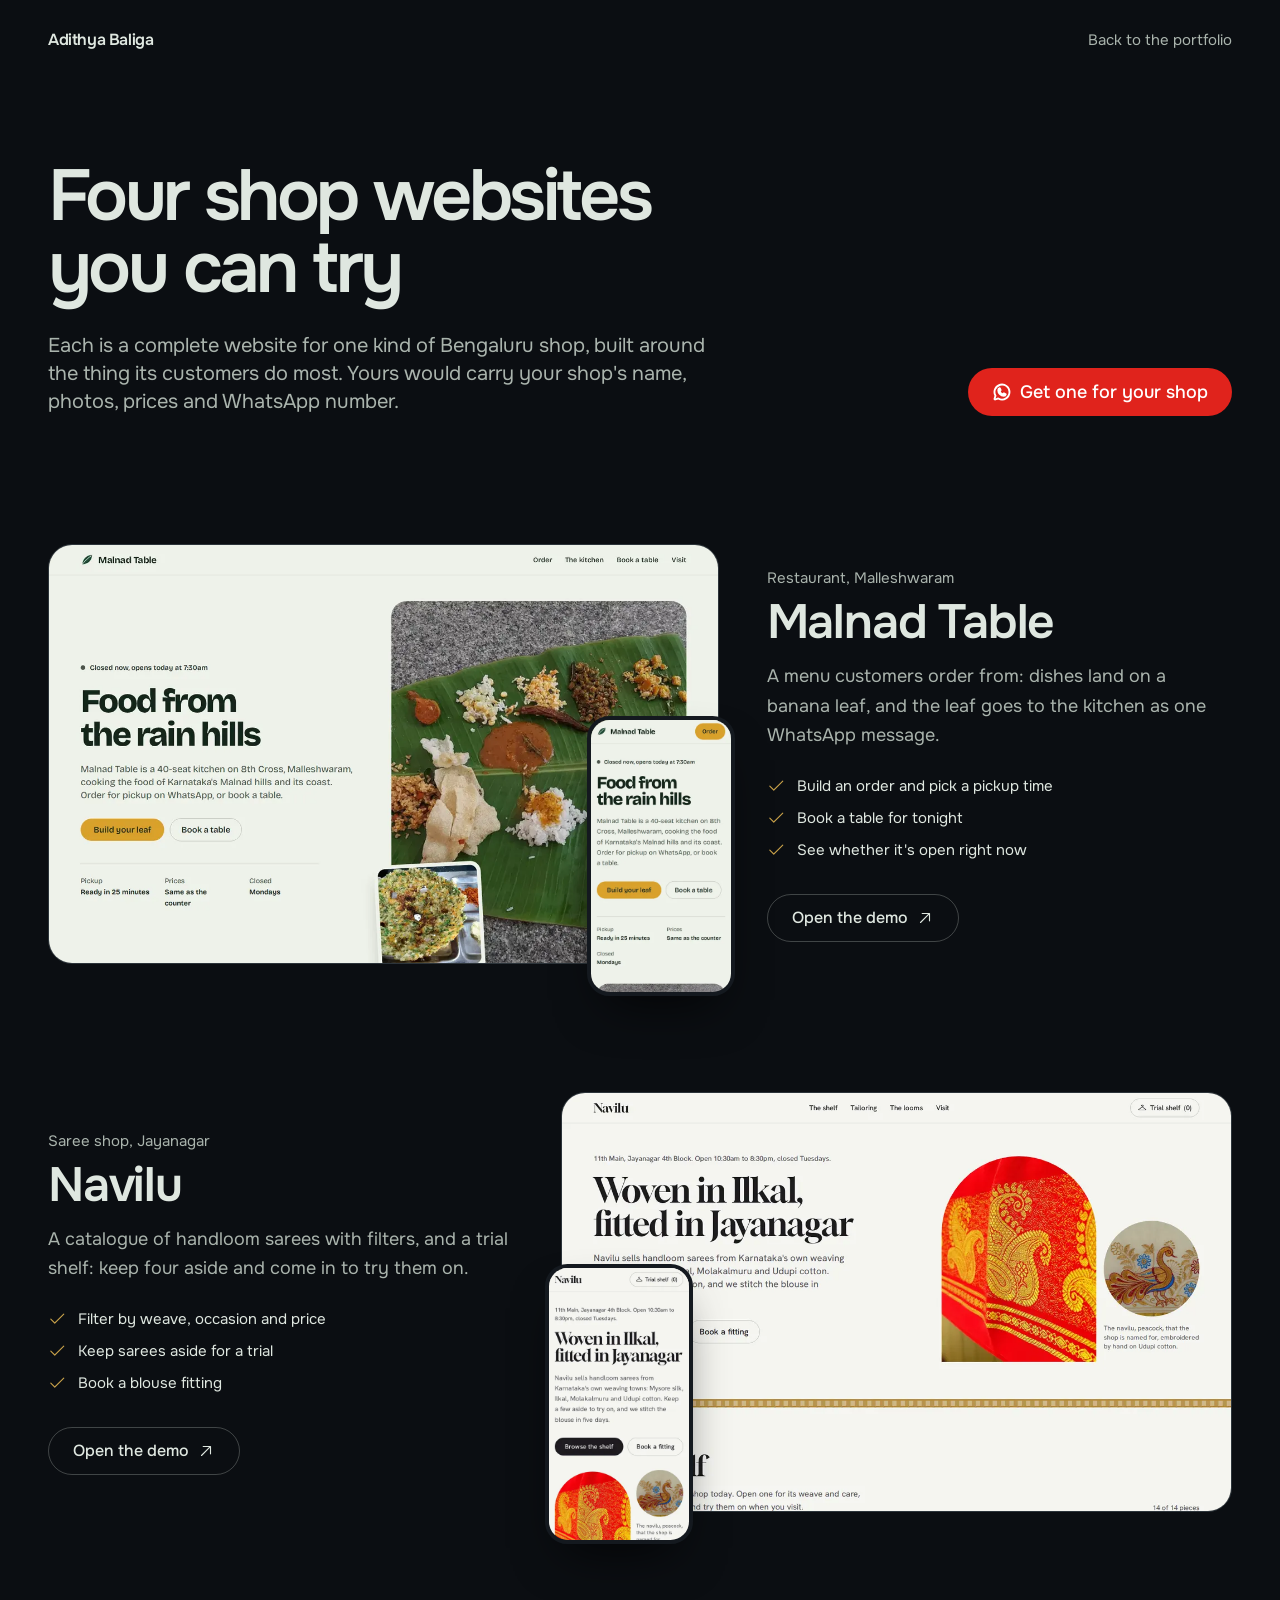
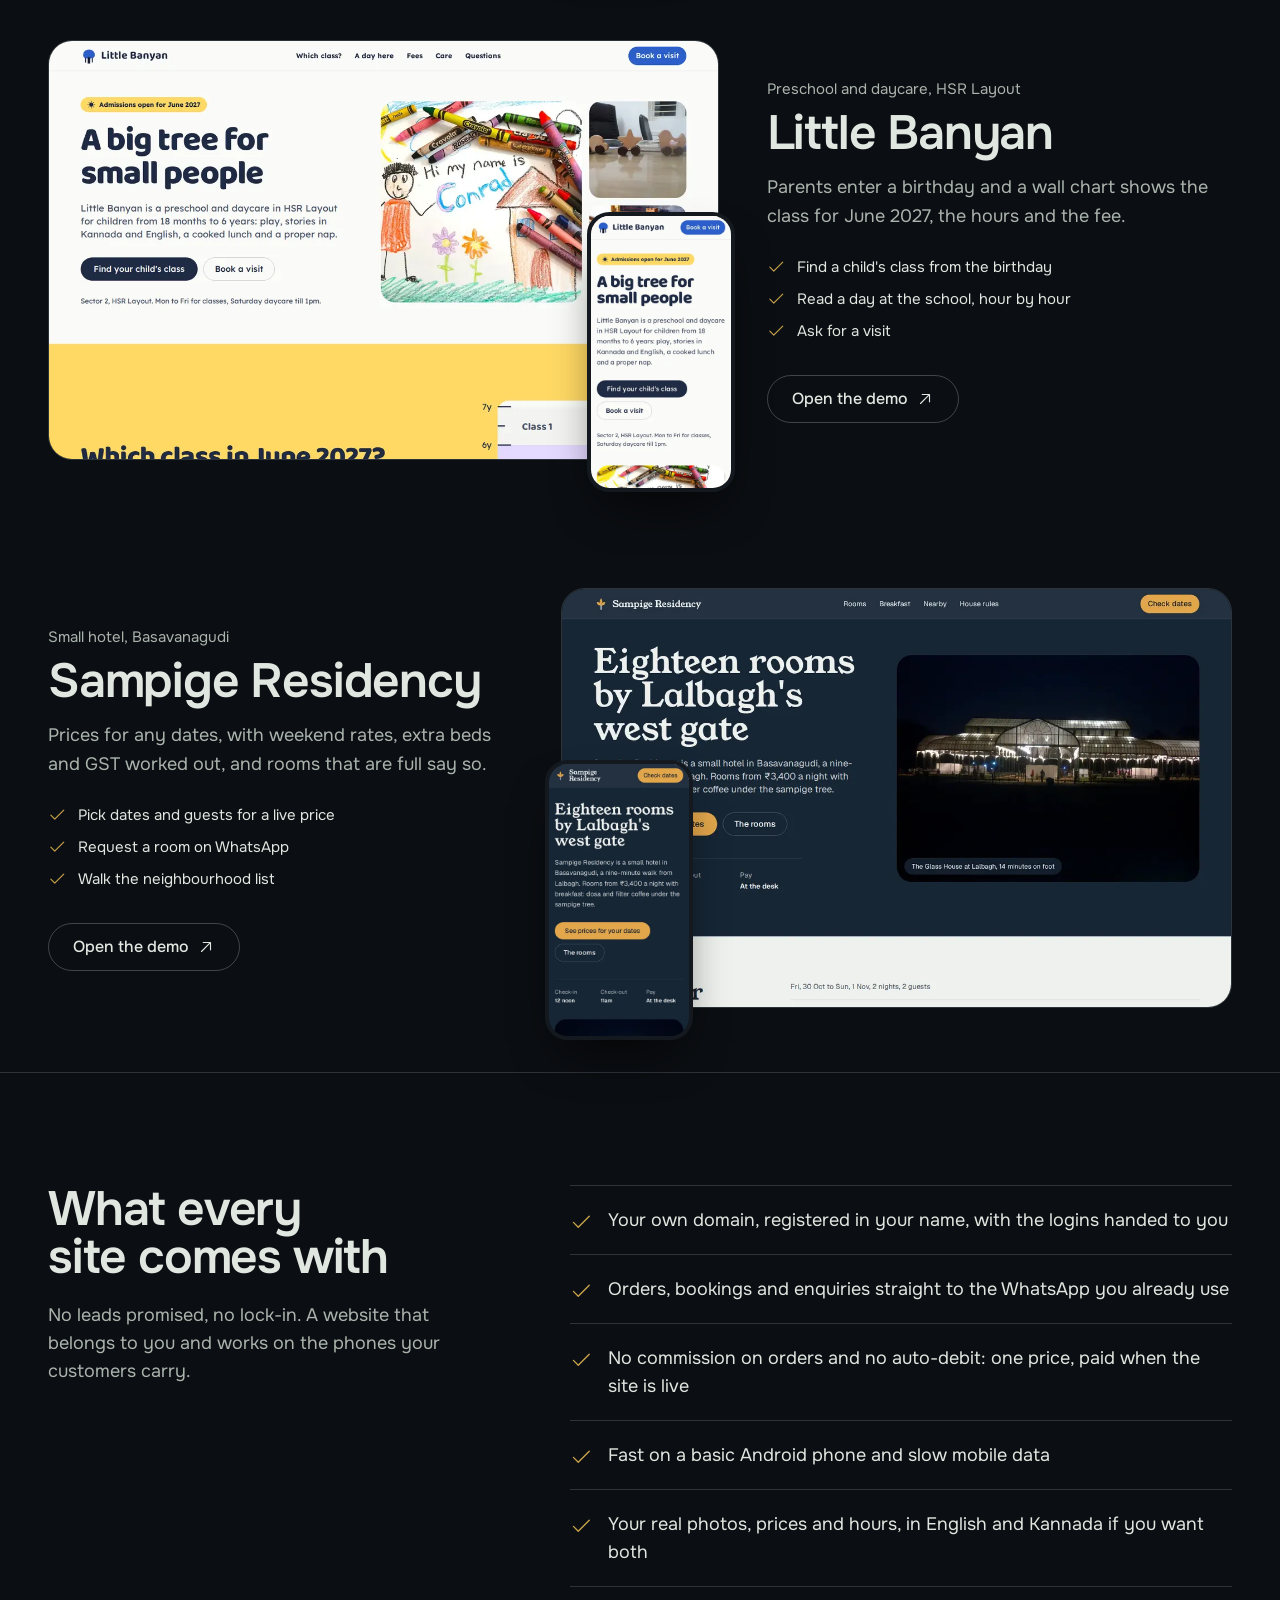
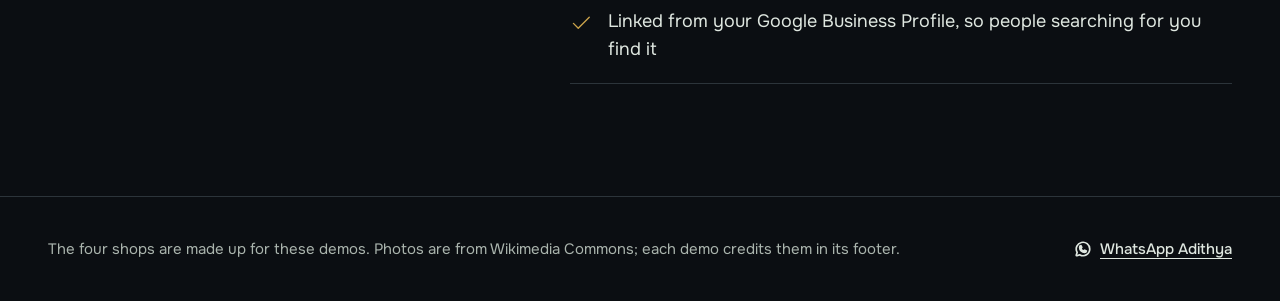
==== demos/index.html @ 4bdc5a45 "Four full demo shop websites under /demos/ A restaurant, a saree shop, a preschool and a hotel, each" ====
<!doctype html>
<html lang="en">
  <head>
    <meta charset="UTF-8" />
    <meta name="viewport" content="width=device-width, initial-scale=1.0" />
    <title>Demo shop websites, by Adithya Baliga</title>
    <meta name="description" content="Four complete demo websites for Bengaluru shops: a restaurant, a saree shop, a preschool and a hotel. Try them like a customer would." />
    <meta name="theme-color" content="#0b0e12" />
    <link rel="icon" href="data:image/svg+xml,%3Csvg xmlns='http://www.w3.org/2000/svg' viewBox='0 0 32 32'%3E%3Crect width='32' height='32' rx='8' fill='%230b0e12'/%3E%3Ccircle cx='16' cy='17' r='7' fill='%23e0231c'/%3E%3C/svg%3E" />
    <script type="module" crossorigin src="/demos/assets/hub-B7KVDp-b.js"></script>
    <link rel="modulepreload" crossorigin href="/demos/assets/ui-C9eF-kZR.js">
    <link rel="stylesheet" crossorigin href="/demos/assets/ui-CFwmuLUz.css">
    <link rel="stylesheet" crossorigin href="/demos/assets/hub-D93KOEGs.css">
  </head>
  <body>
    <div id="root"></div>
  </body>
</html>
---- demos/assets/ui-CFwmuLUz.css ----
*,:before,:after{--tw-border-spacing-x: 0;--tw-border-spacing-y: 0;--tw-translate-x: 0;--tw-translate-y: 0;--tw-rotate: 0;--tw-skew-x: 0;--tw-skew-y: 0;--tw-scale-x: 1;--tw-scale-y: 1;--tw-pan-x: ;--tw-pan-y: ;--tw-pinch-zoom: ;--tw-scroll-snap-strictness: proximity;--tw-gradient-from-position: ;--tw-gradient-via-position: ;--tw-gradient-to-position: ;--tw-ordinal: ;--tw-slashed-zero: ;--tw-numeric-figure: ;--tw-numeric-spacing: ;--tw-numeric-fraction: ;--tw-ring-inset: ;--tw-ring-offset-width: 0px;--tw-ring-offset-color: #fff;--tw-ring-color: rgb(59 130 246 / .5);--tw-ring-offset-shadow: 0 0 #0000;--tw-ring-shadow: 0 0 #0000;--tw-shadow: 0 0 #0000;--tw-shadow-colored: 0 0 #0000;--tw-blur: ;--tw-brightness: ;--tw-contrast: ;--tw-grayscale: ;--tw-hue-rotate: ;--tw-invert: ;--tw-saturate: ;--tw-sepia: ;--tw-drop-shadow: ;--tw-backdrop-blur: ;--tw-backdrop-brightness: ;--tw-backdrop-contrast: ;--tw-backdrop-grayscale: ;--tw-backdrop-hue-rotate: ;--tw-backdrop-invert: ;--tw-backdrop-opacity: ;--tw-backdrop-saturate: ;--tw-backdrop-sepia: ;--tw-contain-size: ;--tw-contain-layout: ;--tw-contain-paint: ;--tw-contain-style: }::backdrop{--tw-border-spacing-x: 0;--tw-border-spacing-y: 0;--tw-translate-x: 0;--tw-translate-y: 0;--tw-rotate: 0;--tw-skew-x: 0;--tw-skew-y: 0;--tw-scale-x: 1;--tw-scale-y: 1;--tw-pan-x: ;--tw-pan-y: ;--tw-pinch-zoom: ;--tw-scroll-snap-strictness: proximity;--tw-gradient-from-position: ;--tw-gradient-via-position: ;--tw-gradient-to-position: ;--tw-ordinal: ;--tw-slashed-zero: ;--tw-numeric-figure: ;--tw-numeric-spacing: ;--tw-numeric-fraction: ;--tw-ring-inset: ;--tw-ring-offset-width: 0px;--tw-ring-offset-color: #fff;--tw-ring-color: rgb(59 130 246 / .5);--tw-ring-offset-shadow: 0 0 #0000;--tw-ring-shadow: 0 0 #0000;--tw-shadow: 0 0 #0000;--tw-shadow-colored: 0 0 #0000;--tw-blur: ;--tw-brightness: ;--tw-contrast: ;--tw-grayscale: ;--tw-hue-rotate: ;--tw-invert: ;--tw-saturate: ;--tw-sepia: ;--tw-drop-shadow: ;--tw-backdrop-blur: ;--tw-backdrop-brightness: ;--tw-backdrop-contrast: ;--tw-backdrop-grayscale: ;--tw-backdrop-hue-rotate: ;--tw-backdrop-invert: ;--tw-backdrop-opacity: ;--tw-backdrop-saturate: ;--tw-backdrop-sepia: ;--tw-contain-size: ;--tw-contain-layout: ;--tw-contain-paint: ;--tw-contain-style: }*,:before,:after{box-sizing:border-box;border-width:0;border-style:solid;border-color:#e5e7eb}:before,:after{--tw-content: ""}html,:host{line-height:1.5;-webkit-text-size-adjust:100%;-moz-tab-size:4;-o-tab-size:4;tab-size:4;font-family:ui-sans-serif,system-ui,sans-serif,"Apple Color Emoji","Segoe UI Emoji",Segoe UI Symbol,"Noto Color Emoji";font-feature-settings:normal;font-variation-settings:normal;-webkit-tap-highlight-color:transparent}body{margin:0;line-height:inherit}hr{height:0;color:inherit;border-top-width:1px}abbr:where([title]){-webkit-text-decoration:underline dotted;text-decoration:underline dotted}h1,h2,h3,h4,h5,h6{font-size:inherit;font-weight:inherit}a{color:inherit;text-decoration:inherit}b,strong{font-weight:bolder}code,kbd,samp,pre{font-family:ui-monospace,SFMono-Regular,Menlo,Monaco,Consolas,Liberation Mono,Courier New,monospace;font-feature-settings:normal;font-variation-settings:normal;font-size:1em}small{font-size:80%}sub,sup{font-size:75%;line-height:0;position:relative;vertical-align:baseline}sub{bottom:-.25em}sup{top:-.5em}table{text-indent:0;border-color:inherit;border-collapse:collapse}button,input,optgroup,select,textarea{font-family:inherit;font-feature-settings:inherit;font-variation-settings:inherit;font-size:100%;font-weight:inherit;line-height:inherit;letter-spacing:inherit;color:inherit;margin:0;padding:0}button,select{text-transform:none}button,input:where([type=button]),input:where([type=reset]),input:where([type=submit]){-webkit-appearance:button;background-color:transparent;background-image:none}:-moz-focusring{outline:auto}:-moz-ui-invalid{box-shadow:none}progress{vertical-align:baseline}::-webkit-inner-spin-button,::-webkit-outer-spin-button{height:auto}[type=search]{-webkit-appearance:textfield;outline-offset:-2px}::-webkit-search-decoration{-webkit-appearance:none}::-webkit-file-upload-button{-webkit-appearance:button;font:inherit}summary{display:list-item}blockquote,dl,dd,h1,h2,h3,h4,h5,h6,hr,figure,p,pre{margin:0}fieldset{margin:0;padding:0}legend{padding:0}ol,ul,menu{list-style:none;margin:0;padding:0}dialog{padding:0}textarea{resize:vertical}input::-moz-placeholder,textarea::-moz-placeholder{opacity:1;color:#9ca3af}input::placeholder,textarea::placeholder{opacity:1;color:#9ca3af}button,[role=button]{cursor:pointer}:disabled{cursor:default}img,svg,video,canvas,audio,iframe,embed,object{display:block;vertical-align:middle}img,video{max-width:100%;height:auto}[hidden]:where(:not([hidden=until-found])){display:none}html{-webkit-text-size-adjust:100%;scroll-behavior:smooth;scroll-padding-top:5rem}body{background:rgb(var(--ground));color:rgb(var(--ink));font-family:var(--font-body);font-size:1rem;line-height:1.6;-webkit-font-smoothing:antialiased;text-rendering:optimizeLegibility}h1,h2,h3{font-family:var(--font-display);text-wrap:balance}p{text-wrap:pretty}img{max-width:100%;height:auto}:focus-visible{outline:2px solid rgb(var(--focus, var(--ink)));outline-offset:3px;border-radius:4px}::-moz-selection{background:rgb(var(--accent) / .3)}::selection{background:rgb(var(--accent) / .3)}dialog::backdrop{background:rgb(var(--ink) / .55);-webkit-backdrop-filter:blur(3px);backdrop-filter:blur(3px)}@media (prefers-reduced-motion: reduce){html{scroll-behavior:auto}*,*:before,*:after{animation-duration:.01ms!important;animation-iteration-count:1!important;transition-duration:.01ms!important}}.grid{grid-template-columns:minmax(0,1fr)}.page{margin-left:auto;margin-right:auto;width:100%;max-width:1400px;padding-left:1rem;padding-right:1rem}@media (min-width: 768px){.page{padding-left:2rem;padding-right:2rem}}@media (min-width: 1024px){.page{padding-left:3rem;padding-right:3rem}}.btn{display:inline-flex;min-height:44px;align-items:center;justify-content:center;gap:.5rem;border-radius:9999px;padding:.625rem 1.25rem;font-weight:500;transition-property:transform,background-color,color,box-shadow;transition-timing-function:cubic-bezier(.4,0,.2,1);transition-duration:.3s}.btn:active{--tw-translate-y: 1px;--tw-scale-x: .98;--tw-scale-y: .98;transform:translate(var(--tw-translate-x),var(--tw-translate-y)) rotate(var(--tw-rotate)) skew(var(--tw-skew-x)) skewY(var(--tw-skew-y)) scaleX(var(--tw-scale-x)) scaleY(var(--tw-scale-y))}.btn:disabled{cursor:not-allowed;opacity:.5}.btn{transition-timing-function:cubic-bezier(.16,1,.3,1)}.btn-accent{display:inline-flex;min-height:44px;align-items:center;justify-content:center;gap:.5rem;border-radius:9999px;padding:.625rem 1.25rem;font-weight:500;transition-property:transform,background-color,color,box-shadow;transition-timing-function:cubic-bezier(.4,0,.2,1);transition-duration:.3s}.btn-accent:active{--tw-translate-y: 1px;--tw-scale-x: .98;--tw-scale-y: .98;transform:translate(var(--tw-translate-x),var(--tw-translate-y)) rotate(var(--tw-rotate)) skew(var(--tw-skew-x)) skewY(var(--tw-skew-y)) scaleX(var(--tw-scale-x)) scaleY(var(--tw-scale-y))}.btn-accent:disabled{cursor:not-allowed;opacity:.5}.btn-accent{transition-timing-function:cubic-bezier(.16,1,.3,1);--tw-bg-opacity: 1;background-color:rgb(var(--accent) / var(--tw-bg-opacity, 1));--tw-text-opacity: 1;color:rgb(var(--on-accent) / var(--tw-text-opacity, 1))}.btn-accent:hover{--tw-brightness: brightness(1.06);filter:var(--tw-blur) var(--tw-brightness) var(--tw-contrast) var(--tw-grayscale) var(--tw-hue-rotate) var(--tw-invert) var(--tw-saturate) var(--tw-sepia) var(--tw-drop-shadow)}.btn-ink{display:inline-flex;min-height:44px;align-items:center;justify-content:center;gap:.5rem;border-radius:9999px;padding:.625rem 1.25rem;font-weight:500;transition-property:transform,background-color,color,box-shadow;transition-timing-function:cubic-bezier(.4,0,.2,1);transition-duration:.3s}.btn-ink:active{--tw-translate-y: 1px;--tw-scale-x: .98;--tw-scale-y: .98;transform:translate(var(--tw-translate-x),var(--tw-translate-y)) rotate(var(--tw-rotate)) skew(var(--tw-skew-x)) skewY(var(--tw-skew-y)) scaleX(var(--tw-scale-x)) scaleY(var(--tw-scale-y))}.btn-ink:disabled{cursor:not-allowed;opacity:.5}.btn-ink{transition-timing-function:cubic-bezier(.16,1,.3,1);--tw-bg-opacity: 1;background-color:rgb(var(--ink) / var(--tw-bg-opacity, 1));--tw-text-opacity: 1;color:rgb(var(--ground) / var(--tw-text-opacity, 1))}.btn-ink:hover{background-color:rgb(var(--ink) / .9)}.btn-line{display:inline-flex;min-height:44px;align-items:center;justify-content:center;gap:.5rem;border-radius:9999px;padding:.625rem 1.25rem;font-weight:500;transition-property:transform,background-color,color,box-shadow;transition-timing-function:cubic-bezier(.4,0,.2,1);transition-duration:.3s}.btn-line:active{--tw-translate-y: 1px;--tw-scale-x: .98;--tw-scale-y: .98;transform:translate(var(--tw-translate-x),var(--tw-translate-y)) rotate(var(--tw-rotate)) skew(var(--tw-skew-x)) skewY(var(--tw-skew-y)) scaleX(var(--tw-scale-x)) scaleY(var(--tw-scale-y))}.btn-line:disabled{cursor:not-allowed;opacity:.5}.btn-line{transition-timing-function:cubic-bezier(.16,1,.3,1);border-width:1px;border-color:rgb(var(--ink) / .25);--tw-text-opacity: 1;color:rgb(var(--ink) / var(--tw-text-opacity, 1))}.btn-line:hover{border-color:rgb(var(--ink) / .6);background-color:rgb(var(--ink) / .04)}.input{min-height:44px;width:100%;border-radius:.75rem;border-width:1px;--tw-border-opacity: 1;border-color:rgb(var(--line) / var(--tw-border-opacity, 1));--tw-bg-opacity: 1;background-color:rgb(var(--ground) / var(--tw-bg-opacity, 1));padding:.625rem .875rem;font-size:1rem;line-height:1.5rem;--tw-text-opacity: 1;color:rgb(var(--ink) / var(--tw-text-opacity, 1));transition-property:color,background-color,border-color,text-decoration-color,fill,stroke;transition-timing-function:cubic-bezier(.4,0,.2,1);transition-duration:.15s}.input::-moz-placeholder{color:rgb(var(--soft) / .8)}.input::placeholder{color:rgb(var(--soft) / .8)}.input:focus{border-color:rgb(var(--ink) / .5);outline:2px solid transparent;outline-offset:2px}.input:focus-visible{outline-width:2px}.input[aria-invalid=true]{--tw-border-opacity: 1;border-color:rgb(var(--bad) / var(--tw-border-opacity, 1))}.skeleton{position:relative;overflow:hidden;border-radius:.75rem;background-color:rgb(var(--ink) / .07)}.skeleton:after{content:"";position:absolute;top:0;right:0;bottom:0;left:0;transform:translate(-100%);background:linear-gradient(90deg,transparent,rgb(var(--ground) / .55),transparent);animation:shimmer 1.4s infinite}@keyframes shimmer{to{transform:translate(100%)}}.pulse-dot{position:relative}.pulse-dot:after{content:"";position:absolute;top:-4px;right:-4px;bottom:-4px;left:-4px;border-radius:9999px;background:currentColor;opacity:.35;animation:pulse-ring 2.2s cubic-bezier(.16,1,.3,1) infinite}@keyframes pulse-ring{0%{transform:scale(.6);opacity:.45}to{transform:scale(1.8);opacity:0}}.sr-only{position:absolute;width:1px;height:1px;padding:0;margin:-1px;overflow:hidden;clip:rect(0,0,0,0);white-space:nowrap;border-width:0}.pointer-events-none{pointer-events:none}.pointer-events-auto{pointer-events:auto}.fixed{position:fixed}.absolute{position:absolute}.relative{position:relative}.sticky{position:sticky}.inset-0{top:0;right:0;bottom:0;left:0}.inset-x-0{left:0;right:0}.-bottom-8{bottom:-2rem}.-left-4{left:-1rem}.-left-\[2\.6rem\]{left:-2.6rem}.-right-4{right:-1rem}.bottom-0{bottom:0}.bottom-4{bottom:1rem}.left-1{left:.25rem}.left-3\.5{left:.875rem}.left-4{left:1rem}.left-6{left:1.5rem}.right-4{right:1rem}.top-0{top:0}.top-1{top:.25rem}.top-1\/2{top:50%}.top-4{top:1rem}.z-20{z-index:20}.z-30{z-index:30}.z-40{z-index:40}.col-span-2{grid-column:span 2 / span 2}.col-span-3{grid-column:span 3 / span 3}.col-span-6{grid-column:span 6 / span 6}.row-span-2{grid-row:span 2 / span 2}.m-auto{margin:auto}.-mx-1{margin-left:-.25rem;margin-right:-.25rem}.-mx-4{margin-left:-1rem;margin-right:-1rem}.mx-auto{margin-left:auto;margin-right:auto}.-mr-2{margin-right:-.5rem}.-mt-1{margin-top:-.25rem}.ml-2{margin-left:.5rem}.ml-auto{margin-left:auto}.mt-0\.5{margin-top:.125rem}.mt-1{margin-top:.25rem}.mt-1\.5{margin-top:.375rem}.mt-10{margin-top:2.5rem}.mt-12{margin-top:3rem}.mt-14{margin-top:3.5rem}.mt-16{margin-top:4rem}.mt-2{margin-top:.5rem}.mt-3{margin-top:.75rem}.mt-4{margin-top:1rem}.mt-5{margin-top:1.25rem}.mt-6{margin-top:1.5rem}.mt-7{margin-top:1.75rem}.mt-8{margin-top:2rem}.mt-9{margin-top:2.25rem}.block{display:block}.flex{display:flex}.inline-flex{display:inline-flex}.table{display:table}.grid{display:grid}.hidden{display:none}.aspect-\[16\/10\]{aspect-ratio:16/10}.aspect-\[16\/9\]{aspect-ratio:16/9}.aspect-\[3\/2\]{aspect-ratio:3/2}.aspect-\[3\/4\]{aspect-ratio:3/4}.aspect-\[4\/3\]{aspect-ratio:4/3}.aspect-\[4\/5\]{aspect-ratio:4/5}.aspect-\[5\/4\]{aspect-ratio:5/4}.aspect-square{aspect-ratio:1 / 1}.h-10{height:2.5rem}.h-11{height:2.75rem}.h-12{height:3rem}.h-14{height:3.5rem}.h-16{height:4rem}.h-2\.5{height:.625rem}.h-20{height:5rem}.h-4{height:1rem}.h-5{height:1.25rem}.h-7{height:1.75rem}.h-8{height:2rem}.h-9{height:2.25rem}.h-full{height:100%}.max-h-\[calc\(100dvh-2rem\)\]{max-height:calc(100dvh - 2rem)}.min-h-0{min-height:0px}.min-h-\[100dvh\]{min-height:100dvh}.min-h-\[300px\]{min-height:300px}.min-h-\[40px\]{min-height:40px}.min-h-\[56px\]{min-height:56px}.min-h-\[64px\]{min-height:64px}.min-h-\[9rem\]{min-height:9rem}.w-1\/2{width:50%}.w-1\/3{width:33.333333%}.w-10{width:2.5rem}.w-11{width:2.75rem}.w-12{width:3rem}.w-14{width:3.5rem}.w-16{width:4rem}.w-2\.5{width:.625rem}.w-2\/5{width:40%}.w-20{width:5rem}.w-24{width:6rem}.w-28{width:7rem}.w-3\/4{width:75%}.w-4{width:1rem}.w-4\/5{width:80%}.w-5{width:1.25rem}.w-6{width:1.5rem}.w-7{width:1.75rem}.w-8{width:2rem}.w-9{width:2.25rem}.w-\[22\%\]{width:22%}.w-\[42\%\]{width:42%}.w-\[min\(34rem\,calc\(100vw-2rem\)\)\]{width:min(34rem,calc(100vw - 2rem))}.w-\[min\(60rem\,calc\(100vw-2rem\)\)\]{width:min(60rem,calc(100vw - 2rem))}.w-full{width:100%}.min-w-0{min-width:0px}.min-w-\[640px\]{min-width:640px}.max-w-\[14ch\]{max-width:14ch}.max-w-\[16ch\]{max-width:16ch}.max-w-\[18ch\]{max-width:18ch}.max-w-\[22ch\]{max-width:22ch}.max-w-\[230px\]{max-width:230px}.max-w-\[40ch\]{max-width:40ch}.max-w-\[420px\]{max-width:420px}.max-w-\[42ch\]{max-width:42ch}.max-w-\[44ch\]{max-width:44ch}.max-w-\[46ch\]{max-width:46ch}.max-w-\[48ch\]{max-width:48ch}.max-w-\[50ch\]{max-width:50ch}.max-w-\[52ch\]{max-width:52ch}.max-w-\[54ch\]{max-width:54ch}.max-w-\[56ch\]{max-width:56ch}.max-w-\[58ch\]{max-width:58ch}.max-w-\[60ch\]{max-width:60ch}.max-w-\[62ch\]{max-width:62ch}.max-w-\[64ch\]{max-width:64ch}.max-w-\[92\%\]{max-width:92%}.max-w-lg{max-width:32rem}.max-w-md{max-width:28rem}.max-w-sm{max-width:24rem}.flex-1{flex:1 1 0%}.shrink-0{flex-shrink:0}.origin-center{transform-origin:center}.-translate-y-1\/2{--tw-translate-y: -50%;transform:translate(var(--tw-translate-x),var(--tw-translate-y)) rotate(var(--tw-rotate)) skew(var(--tw-skew-x)) skewY(var(--tw-skew-y)) scaleX(var(--tw-scale-x)) scaleY(var(--tw-scale-y))}.rotate-\[-3deg\]{--tw-rotate: -3deg;transform:translate(var(--tw-translate-x),var(--tw-translate-y)) rotate(var(--tw-rotate)) skew(var(--tw-skew-x)) skewY(var(--tw-skew-y)) scaleX(var(--tw-scale-x)) scaleY(var(--tw-scale-y))}.rotate-\[1\.5deg\]{--tw-rotate: 1.5deg;transform:translate(var(--tw-translate-x),var(--tw-translate-y)) rotate(var(--tw-rotate)) skew(var(--tw-skew-x)) skewY(var(--tw-skew-y)) scaleX(var(--tw-scale-x)) scaleY(var(--tw-scale-y))}.transform{transform:translate(var(--tw-translate-x),var(--tw-translate-y)) rotate(var(--tw-rotate)) skew(var(--tw-skew-x)) skewY(var(--tw-skew-y)) scaleX(var(--tw-scale-x)) scaleY(var(--tw-scale-y))}@keyframes ping{75%,to{transform:scale(2);opacity:0}}.animate-ping{animation:ping 1s cubic-bezier(0,0,.2,1) infinite}.cursor-pointer{cursor:pointer}.resize-y{resize:vertical}.list-none{list-style-type:none}.grid-flow-dense{grid-auto-flow:dense}.grid-cols-2{grid-template-columns:repeat(2,minmax(0,1fr))}.grid-cols-3{grid-template-columns:repeat(3,minmax(0,1fr))}.grid-cols-6{grid-template-columns:repeat(6,minmax(0,1fr))}.grid-cols-7{grid-template-columns:repeat(7,minmax(0,1fr))}.grid-cols-\[1fr_0\.62fr\]{grid-template-columns:1fr .62fr}.grid-cols-\[1fr_auto\]{grid-template-columns:1fr auto}.grid-cols-\[7rem_1fr\]{grid-template-columns:7rem 1fr}.grid-cols-\[80px_minmax\(0\,1fr\)\]{grid-template-columns:80px minmax(0,1fr)}.grid-cols-\[8rem_1fr\]{grid-template-columns:8rem 1fr}.grid-cols-\[96px_1fr_auto\]{grid-template-columns:96px 1fr auto}.grid-cols-\[auto_1fr\]{grid-template-columns:auto 1fr}.grid-rows-\[auto_auto\]{grid-template-rows:auto auto}.flex-col{flex-direction:column}.flex-wrap{flex-wrap:wrap}.place-items-center{place-items:center}.items-start{align-items:flex-start}.items-end{align-items:flex-end}.items-center{align-items:center}.items-baseline{align-items:baseline}.justify-center{justify-content:center}.justify-between{justify-content:space-between}.gap-0{gap:0px}.gap-0\.5{gap:.125rem}.gap-1{gap:.25rem}.gap-1\.5{gap:.375rem}.gap-10{gap:2.5rem}.gap-12{gap:3rem}.gap-2{gap:.5rem}.gap-2\.5{gap:.625rem}.gap-3{gap:.75rem}.gap-4{gap:1rem}.gap-5{gap:1.25rem}.gap-6{gap:1.5rem}.gap-7{gap:1.75rem}.gap-8{gap:2rem}.gap-x-10{-moz-column-gap:2.5rem;column-gap:2.5rem}.gap-x-16{-moz-column-gap:4rem;column-gap:4rem}.gap-x-2\.5{-moz-column-gap:.625rem;column-gap:.625rem}.gap-x-4{-moz-column-gap:1rem;column-gap:1rem}.gap-x-5{-moz-column-gap:1.25rem;column-gap:1.25rem}.gap-x-6{-moz-column-gap:1.5rem;column-gap:1.5rem}.gap-x-8{-moz-column-gap:2rem;column-gap:2rem}.gap-y-1{row-gap:.25rem}.gap-y-1\.5{row-gap:.375rem}.gap-y-10{row-gap:2.5rem}.gap-y-14{row-gap:3.5rem}.gap-y-2{row-gap:.5rem}.gap-y-3{row-gap:.75rem}.gap-y-5{row-gap:1.25rem}.gap-y-8{row-gap:2rem}.space-y-1\.5>:not([hidden])~:not([hidden]){--tw-space-y-reverse: 0;margin-top:calc(.375rem * calc(1 - var(--tw-space-y-reverse)));margin-bottom:calc(.375rem * var(--tw-space-y-reverse))}.space-y-2>:not([hidden])~:not([hidden]){--tw-space-y-reverse: 0;margin-top:calc(.5rem * calc(1 - var(--tw-space-y-reverse)));margin-bottom:calc(.5rem * var(--tw-space-y-reverse))}.space-y-2\.5>:not([hidden])~:not([hidden]){--tw-space-y-reverse: 0;margin-top:calc(.625rem * calc(1 - var(--tw-space-y-reverse)));margin-bottom:calc(.625rem * var(--tw-space-y-reverse))}.space-y-24>:not([hidden])~:not([hidden]){--tw-space-y-reverse: 0;margin-top:calc(6rem * calc(1 - var(--tw-space-y-reverse)));margin-bottom:calc(6rem * var(--tw-space-y-reverse))}.space-y-3>:not([hidden])~:not([hidden]){--tw-space-y-reverse: 0;margin-top:calc(.75rem * calc(1 - var(--tw-space-y-reverse)));margin-bottom:calc(.75rem * var(--tw-space-y-reverse))}.space-y-4>:not([hidden])~:not([hidden]){--tw-space-y-reverse: 0;margin-top:calc(1rem * calc(1 - var(--tw-space-y-reverse)));margin-bottom:calc(1rem * var(--tw-space-y-reverse))}.space-y-5>:not([hidden])~:not([hidden]){--tw-space-y-reverse: 0;margin-top:calc(1.25rem * calc(1 - var(--tw-space-y-reverse)));margin-bottom:calc(1.25rem * var(--tw-space-y-reverse))}.space-y-6>:not([hidden])~:not([hidden]){--tw-space-y-reverse: 0;margin-top:calc(1.5rem * calc(1 - var(--tw-space-y-reverse)));margin-bottom:calc(1.5rem * var(--tw-space-y-reverse))}.divide-y>:not([hidden])~:not([hidden]){--tw-divide-y-reverse: 0;border-top-width:calc(1px * calc(1 - var(--tw-divide-y-reverse)));border-bottom-width:calc(1px * var(--tw-divide-y-reverse))}.divide-line>:not([hidden])~:not([hidden]){--tw-divide-opacity: 1;border-color:rgb(var(--line) / var(--tw-divide-opacity, 1))}.divide-on-field\/15>:not([hidden])~:not([hidden]){border-color:rgb(var(--on-field) / .15)}.divide-on-field\/20>:not([hidden])~:not([hidden]){border-color:rgb(var(--on-field) / .2)}.self-start{align-self:flex-start}.self-end{align-self:flex-end}.overflow-hidden{overflow:hidden}.overflow-x-auto{overflow-x:auto}.overflow-y-auto{overflow-y:auto}.whitespace-nowrap{white-space:nowrap}.whitespace-pre-wrap{white-space:pre-wrap}.break-words{overflow-wrap:break-word}.rounded-2xl{border-radius:1rem}.rounded-3xl{border-radius:1.5rem}.rounded-\[0\.5rem\]{border-radius:.5rem}.rounded-\[1\.25rem\]{border-radius:1.25rem}.rounded-\[1\.4rem\]{border-radius:1.4rem}.rounded-\[1\.5rem\]{border-radius:1.5rem}.rounded-\[1\.75rem\]{border-radius:1.75rem}.rounded-\[1rem\]{border-radius:1rem}.rounded-\[2rem\]{border-radius:2rem}.rounded-full{border-radius:9999px}.rounded-lg{border-radius:.5rem}.rounded-xl{border-radius:.75rem}.rounded-t-full{border-top-left-radius:9999px;border-top-right-radius:9999px}.rounded-tr-sm{border-top-right-radius:.125rem}.border{border-width:1px}.border-4{border-width:4px}.border-y{border-top-width:1px;border-bottom-width:1px}.border-b{border-bottom-width:1px}.border-l-\[3px\]{border-left-width:3px}.border-t{border-top-width:1px}.border-dashed{border-style:dashed}.border-accent\/40{border-color:rgb(var(--accent) / .4)}.border-bad\/40{border-color:rgb(var(--bad) / .4)}.border-field{--tw-border-opacity: 1;border-color:rgb(var(--field) / var(--tw-border-opacity, 1))}.border-ground\/10{border-color:rgb(var(--ground) / .1)}.border-ink\/20{border-color:rgb(var(--ink) / .2)}.border-ink\/25{border-color:rgb(var(--ink) / .25)}.border-ink\/30{border-color:rgb(var(--ink) / .3)}.border-line{--tw-border-opacity: 1;border-color:rgb(var(--line) / var(--tw-border-opacity, 1))}.border-line\/70{border-color:rgb(var(--line) / .7)}.border-line\/80{border-color:rgb(var(--line) / .8)}.border-on-field\/10{border-color:rgb(var(--on-field) / .1)}.border-on-field\/15{border-color:rgb(var(--on-field) / .15)}.border-on-field\/20{border-color:rgb(var(--on-field) / .2)}.border-on-field\/25{border-color:rgb(var(--on-field) / .25)}.border-on-field\/30{border-color:rgb(var(--on-field) / .3)}.bg-\[\#2f7d32\]{--tw-bg-opacity: 1;background-color:rgb(47 125 50 / var(--tw-bg-opacity, 1))}.bg-\[\#d8f5c8\]{--tw-bg-opacity: 1;background-color:rgb(216 245 200 / var(--tw-bg-opacity, 1))}.bg-\[\#e9e4da\]{--tw-bg-opacity: 1;background-color:rgb(233 228 218 / var(--tw-bg-opacity, 1))}.bg-accent{--tw-bg-opacity: 1;background-color:rgb(var(--accent) / var(--tw-bg-opacity, 1))}.bg-bad\/\[0\.06\]{background-color:rgb(var(--bad) / .06)}.bg-field{--tw-bg-opacity: 1;background-color:rgb(var(--field) / var(--tw-bg-opacity, 1))}.bg-field\/80{background-color:rgb(var(--field) / .8)}.bg-field\/95{background-color:rgb(var(--field) / .95)}.bg-ground{--tw-bg-opacity: 1;background-color:rgb(var(--ground) / var(--tw-bg-opacity, 1))}.bg-ground\/85{background-color:rgb(var(--ground) / .85)}.bg-ground\/90{background-color:rgb(var(--ground) / .9)}.bg-ground\/95{background-color:rgb(var(--ground) / .95)}.bg-ink{--tw-bg-opacity: 1;background-color:rgb(var(--ink) / var(--tw-bg-opacity, 1))}.bg-line{--tw-bg-opacity: 1;background-color:rgb(var(--line) / var(--tw-bg-opacity, 1))}.bg-soft{--tw-bg-opacity: 1;background-color:rgb(var(--soft) / var(--tw-bg-opacity, 1))}.bg-tint{--tw-bg-opacity: 1;background-color:rgb(var(--tint) / var(--tw-bg-opacity, 1))}.object-cover{-o-object-fit:cover;object-fit:cover}.object-\[50\%_20\%\]{-o-object-position:50% 20%;object-position:50% 20%}.p-0{padding:0}.p-2{padding:.5rem}.p-6{padding:1.5rem}.p-8{padding:2rem}.px-1{padding-left:.25rem;padding-right:.25rem}.px-1\.5{padding-left:.375rem;padding-right:.375rem}.px-2{padding-left:.5rem;padding-right:.5rem}.px-3\.5{padding-left:.875rem;padding-right:.875rem}.px-4{padding-left:1rem;padding-right:1rem}.px-5{padding-left:1.25rem;padding-right:1.25rem}.px-6{padding-left:1.5rem;padding-right:1.5rem}.px-7{padding-left:1.75rem;padding-right:1.75rem}.py-0\.5{padding-top:.125rem;padding-bottom:.125rem}.py-1{padding-top:.25rem;padding-bottom:.25rem}.py-1\.5{padding-top:.375rem;padding-bottom:.375rem}.py-10{padding-top:2.5rem;padding-bottom:2.5rem}.py-12{padding-top:3rem;padding-bottom:3rem}.py-14{padding-top:3.5rem;padding-bottom:3.5rem}.py-16{padding-top:4rem;padding-bottom:4rem}.py-2{padding-top:.5rem;padding-bottom:.5rem}.py-2\.5{padding-top:.625rem;padding-bottom:.625rem}.py-20{padding-top:5rem;padding-bottom:5rem}.py-3{padding-top:.75rem;padding-bottom:.75rem}.py-4{padding-top:1rem;padding-bottom:1rem}.py-5{padding-top:1.25rem;padding-bottom:1.25rem}.py-6{padding-top:1.5rem;padding-bottom:1.5rem}.py-8{padding-top:2rem;padding-bottom:2rem}.pb-1{padding-bottom:.25rem}.pb-16{padding-bottom:4rem}.pb-2{padding-bottom:.5rem}.pb-20{padding-bottom:5rem}.pb-24{padding-bottom:6rem}.pb-4{padding-bottom:1rem}.pb-5{padding-bottom:1.25rem}.pb-6{padding-bottom:1.5rem}.pb-7{padding-bottom:1.75rem}.pb-9{padding-bottom:2.25rem}.pl-10{padding-left:2.5rem}.pl-14{padding-left:3.5rem}.pl-3\.5{padding-left:.875rem}.pl-7{padding-left:1.75rem}.pl-8{padding-left:2rem}.pr-1{padding-right:.25rem}.pr-12{padding-right:3rem}.pr-8{padding-right:2rem}.pt-10{padding-top:2.5rem}.pt-2{padding-top:.5rem}.pt-5{padding-top:1.25rem}.pt-6{padding-top:1.5rem}.text-left{text-align:left}.text-center{text-align:center}.text-right{text-align:right}.font-\[inherit\]{font-family:inherit}.font-display{font-family:var(--font-display)}.text-2xl{font-size:1.5rem;line-height:2rem}.text-3xl{font-size:1.875rem;line-height:2.25rem}.text-4xl{font-size:2.25rem;line-height:2.5rem}.text-5xl{font-size:3rem;line-height:1}.text-6xl{font-size:3.75rem;line-height:1}.text-\[1\.7rem\]{font-size:1.7rem}.text-\[15px\]{font-size:15px}.text-\[17px\]{font-size:17px}.text-\[2\.6rem\]{font-size:2.6rem}.text-\[2\.9rem\]{font-size:2.9rem}.text-lg{font-size:1.125rem;line-height:1.75rem}.text-sm{font-size:.875rem;line-height:1.25rem}.text-xl{font-size:1.25rem;line-height:1.75rem}.text-xs{font-size:.75rem;line-height:1rem}.font-bold{font-weight:700}.font-extrabold{font-weight:800}.font-medium{font-weight:500}.font-normal{font-weight:400}.font-semibold{font-weight:600}.tabular-nums{--tw-numeric-spacing: tabular-nums;font-variant-numeric:var(--tw-ordinal) var(--tw-slashed-zero) var(--tw-numeric-figure) var(--tw-numeric-spacing) var(--tw-numeric-fraction)}.leading-\[0\.95\]{line-height:.95}.leading-\[0\.98\]{line-height:.98}.leading-\[1\.02\]{line-height:1.02}.leading-\[1\.05\]{line-height:1.05}.leading-none{line-height:1}.leading-relaxed{line-height:1.625}.leading-snug{line-height:1.375}.leading-tight{line-height:1.25}.tracking-tight{letter-spacing:-.025em}.tracking-tighter{letter-spacing:-.05em}.text-\[\#1c2a1e\]{--tw-text-opacity: 1;color:rgb(28 42 30 / var(--tw-text-opacity, 1))}.text-\[\#2f7d32\]{--tw-text-opacity: 1;color:rgb(47 125 50 / var(--tw-text-opacity, 1))}.text-\[\#4b5b4d\]{--tw-text-opacity: 1;color:rgb(75 91 77 / var(--tw-text-opacity, 1))}.text-\[\#8a3b12\]{--tw-text-opacity: 1;color:rgb(138 59 18 / var(--tw-text-opacity, 1))}.text-\[rgb\(var\(--focus\)\)\]{color:rgb(var(--focus))}.text-accent{--tw-text-opacity: 1;color:rgb(var(--accent) / var(--tw-text-opacity, 1))}.text-bad{--tw-text-opacity: 1;color:rgb(var(--bad) / var(--tw-text-opacity, 1))}.text-field{--tw-text-opacity: 1;color:rgb(var(--field) / var(--tw-text-opacity, 1))}.text-ground{--tw-text-opacity: 1;color:rgb(var(--ground) / var(--tw-text-opacity, 1))}.text-ground\/75{color:rgb(var(--ground) / .75)}.text-ground\/80{color:rgb(var(--ground) / .8)}.text-ground\/85{color:rgb(var(--ground) / .85)}.text-ink{--tw-text-opacity: 1;color:rgb(var(--ink) / var(--tw-text-opacity, 1))}.text-on-accent{--tw-text-opacity: 1;color:rgb(var(--on-accent) / var(--tw-text-opacity, 1))}.text-on-field{--tw-text-opacity: 1;color:rgb(var(--on-field) / var(--tw-text-opacity, 1))}.text-on-field\/70{color:rgb(var(--on-field) / .7)}.text-on-field\/75{color:rgb(var(--on-field) / .75)}.text-on-field\/80{color:rgb(var(--on-field) / .8)}.text-on-field\/85{color:rgb(var(--on-field) / .85)}.text-on-field\/90{color:rgb(var(--on-field) / .9)}.text-soft{--tw-text-opacity: 1;color:rgb(var(--soft) / var(--tw-text-opacity, 1))}.underline{text-decoration-line:underline}.decoration-ground\/40{text-decoration-color:rgb(var(--ground) / .4)}.underline-offset-2{text-underline-offset:2px}.underline-offset-4{text-underline-offset:4px}.underline-offset-8{text-underline-offset:8px}.opacity-50{opacity:.5}.opacity-80{opacity:.8}.opacity-90{opacity:.9}.shadow{--tw-shadow: 0 1px 3px 0 rgb(0 0 0 / .1), 0 1px 2px -1px rgb(0 0 0 / .1);--tw-shadow-colored: 0 1px 3px 0 var(--tw-shadow-color), 0 1px 2px -1px var(--tw-shadow-color);box-shadow:var(--tw-ring-offset-shadow, 0 0 #0000),var(--tw-ring-shadow, 0 0 #0000),var(--tw-shadow)}.shadow-\[0_18px_40px_-18px_rgb\(var\(--ink\)\/0\.5\)\]{--tw-shadow: 0 18px 40px -18px rgb(var(--ink)/.5);--tw-shadow-colored: 0 18px 40px -18px var(--tw-shadow-color);box-shadow:var(--tw-ring-offset-shadow, 0 0 #0000),var(--tw-ring-shadow, 0 0 #0000),var(--tw-shadow)}.shadow-\[0_18px_40px_-24px_rgb\(var\(--ink\)\/0\.5\)\]{--tw-shadow: 0 18px 40px -24px rgb(var(--ink)/.5);--tw-shadow-colored: 0 18px 40px -24px var(--tw-shadow-color);box-shadow:var(--tw-ring-offset-shadow, 0 0 #0000),var(--tw-ring-shadow, 0 0 #0000),var(--tw-shadow)}.shadow-\[0_20px_50px_-30px_rgb\(var\(--ink\)\/0\.45\)\]{--tw-shadow: 0 20px 50px -30px rgb(var(--ink)/.45);--tw-shadow-colored: 0 20px 50px -30px var(--tw-shadow-color);box-shadow:var(--tw-ring-offset-shadow, 0 0 #0000),var(--tw-ring-shadow, 0 0 #0000),var(--tw-shadow)}.shadow-\[0_24px_50px_-20px_rgb\(0_0_0\/0\.8\)\]{--tw-shadow: 0 24px 50px -20px rgb(0 0 0/.8);--tw-shadow-colored: 0 24px 50px -20px var(--tw-shadow-color);box-shadow:var(--tw-ring-offset-shadow, 0 0 #0000),var(--tw-ring-shadow, 0 0 #0000),var(--tw-shadow)}.shadow-\[0_24px_60px_-20px_rgb\(var\(--ink\)\/0\.45\)\]{--tw-shadow: 0 24px 60px -20px rgb(var(--ink)/.45);--tw-shadow-colored: 0 24px 60px -20px var(--tw-shadow-color);box-shadow:var(--tw-ring-offset-shadow, 0 0 #0000),var(--tw-ring-shadow, 0 0 #0000),var(--tw-shadow)}.shadow-\[0_30px_60px_-30px_rgb\(0_0_0\/0\.6\)\]{--tw-shadow: 0 30px 60px -30px rgb(0 0 0/.6);--tw-shadow-colored: 0 30px 60px -30px var(--tw-shadow-color);box-shadow:var(--tw-ring-offset-shadow, 0 0 #0000),var(--tw-ring-shadow, 0 0 #0000),var(--tw-shadow)}.shadow-\[0_6px_14px_-8px_rgb\(0_0_0\/0\.5\)\]{--tw-shadow: 0 6px 14px -8px rgb(0 0 0/.5);--tw-shadow-colored: 0 6px 14px -8px var(--tw-shadow-color);box-shadow:var(--tw-ring-offset-shadow, 0 0 #0000),var(--tw-ring-shadow, 0 0 #0000),var(--tw-shadow)}.shadow-lg{--tw-shadow: 0 10px 15px -3px rgb(0 0 0 / .1), 0 4px 6px -4px rgb(0 0 0 / .1);--tw-shadow-colored: 0 10px 15px -3px var(--tw-shadow-color), 0 4px 6px -4px var(--tw-shadow-color);box-shadow:var(--tw-ring-offset-shadow, 0 0 #0000),var(--tw-ring-shadow, 0 0 #0000),var(--tw-shadow)}.shadow-sm{--tw-shadow: 0 1px 2px 0 rgb(0 0 0 / .05);--tw-shadow-colored: 0 1px 2px 0 var(--tw-shadow-color);box-shadow:var(--tw-ring-offset-shadow, 0 0 #0000),var(--tw-ring-shadow, 0 0 #0000),var(--tw-shadow)}.ring-4{--tw-ring-offset-shadow: var(--tw-ring-inset) 0 0 0 var(--tw-ring-offset-width) var(--tw-ring-offset-color);--tw-ring-shadow: var(--tw-ring-inset) 0 0 0 calc(4px + var(--tw-ring-offset-width)) var(--tw-ring-color);box-shadow:var(--tw-ring-offset-shadow),var(--tw-ring-shadow),var(--tw-shadow, 0 0 #0000)}.ring-ground{--tw-ring-opacity: 1;--tw-ring-color: rgb(var(--ground) / var(--tw-ring-opacity, 1))}.grayscale{--tw-grayscale: grayscale(100%);filter:var(--tw-blur) var(--tw-brightness) var(--tw-contrast) var(--tw-grayscale) var(--tw-hue-rotate) var(--tw-invert) var(--tw-saturate) var(--tw-sepia) var(--tw-drop-shadow)}.filter{filter:var(--tw-blur) var(--tw-brightness) var(--tw-contrast) var(--tw-grayscale) var(--tw-hue-rotate) var(--tw-invert) var(--tw-saturate) var(--tw-sepia) var(--tw-drop-shadow)}.backdrop-blur{--tw-backdrop-blur: blur(8px);-webkit-backdrop-filter:var(--tw-backdrop-blur) var(--tw-backdrop-brightness) var(--tw-backdrop-contrast) var(--tw-backdrop-grayscale) var(--tw-backdrop-hue-rotate) var(--tw-backdrop-invert) var(--tw-backdrop-opacity) var(--tw-backdrop-saturate) var(--tw-backdrop-sepia);backdrop-filter:var(--tw-backdrop-blur) var(--tw-backdrop-brightness) var(--tw-backdrop-contrast) var(--tw-backdrop-grayscale) var(--tw-backdrop-hue-rotate) var(--tw-backdrop-invert) var(--tw-backdrop-opacity) var(--tw-backdrop-saturate) var(--tw-backdrop-sepia)}.backdrop-blur-md{--tw-backdrop-blur: blur(12px);-webkit-backdrop-filter:var(--tw-backdrop-blur) var(--tw-backdrop-brightness) var(--tw-backdrop-contrast) var(--tw-backdrop-grayscale) var(--tw-backdrop-hue-rotate) var(--tw-backdrop-invert) var(--tw-backdrop-opacity) var(--tw-backdrop-saturate) var(--tw-backdrop-sepia);backdrop-filter:var(--tw-backdrop-blur) var(--tw-backdrop-brightness) var(--tw-backdrop-contrast) var(--tw-backdrop-grayscale) var(--tw-backdrop-hue-rotate) var(--tw-backdrop-invert) var(--tw-backdrop-opacity) var(--tw-backdrop-saturate) var(--tw-backdrop-sepia)}.transition{transition-property:color,background-color,border-color,text-decoration-color,fill,stroke,opacity,box-shadow,transform,filter,backdrop-filter;transition-timing-function:cubic-bezier(.4,0,.2,1);transition-duration:.15s}.transition-colors{transition-property:color,background-color,border-color,text-decoration-color,fill,stroke;transition-timing-function:cubic-bezier(.4,0,.2,1);transition-duration:.15s}.transition-transform{transition-property:transform;transition-timing-function:cubic-bezier(.4,0,.2,1);transition-duration:.15s}.duration-300{transition-duration:.3s}.duration-700{transition-duration:.7s}.\[animation-duration\:2\.4s\]{animation-duration:2.4s}.\[transition-timing-function\:cubic-bezier\(0\.16\,1\,0\.3\,1\)\]{transition-timing-function:cubic-bezier(.16,1,.3,1)}@keyframes pop{0%{opacity:0;transform:translateY(12px) scale(.98)}to{opacity:1;transform:none}}@media (min-width: 640px){.sm\:grid{grid-template-columns:minmax(0,1fr)}}.last\:pb-0:last-child{padding-bottom:0}.open\:animate-\[pop_\.35s_cubic-bezier\(0\.16\,1\,0\.3\,1\)\][open]{animation:pop .35s cubic-bezier(.16,1,.3,1)}.hover\:border-ink\/40:hover{border-color:rgb(var(--ink) / .4)}.hover\:bg-ink\/10:hover{background-color:rgb(var(--ink) / .1)}.hover\:bg-ink\/5:hover{background-color:rgb(var(--ink) / .05)}.hover\:bg-ink\/\[0\.06\]:hover{background-color:rgb(var(--ink) / .06)}.hover\:bg-line:hover{--tw-bg-opacity: 1;background-color:rgb(var(--line) / var(--tw-bg-opacity, 1))}.hover\:bg-line\/60:hover{background-color:rgb(var(--line) / .6)}.hover\:bg-on-field\/10:hover{background-color:rgb(var(--on-field) / .1)}.hover\:text-ink:hover{--tw-text-opacity: 1;color:rgb(var(--ink) / var(--tw-text-opacity, 1))}.hover\:underline:hover{text-decoration-line:underline}.hover\:decoration-current:hover{text-decoration-color:currentColor}.hover\:decoration-ground:hover{text-decoration-color:rgb(var(--ground) / 1)}.active\:scale-\[0\.99\]:active{--tw-scale-x: .99;--tw-scale-y: .99;transform:translate(var(--tw-translate-x),var(--tw-translate-y)) rotate(var(--tw-rotate)) skew(var(--tw-skew-x)) skewY(var(--tw-skew-y)) scaleX(var(--tw-scale-x)) scaleY(var(--tw-scale-y))}.group[open] .group-open\:rotate-180{--tw-rotate: 180deg;transform:translate(var(--tw-translate-x),var(--tw-translate-y)) rotate(var(--tw-rotate)) skew(var(--tw-skew-x)) skewY(var(--tw-skew-y)) scaleX(var(--tw-scale-x)) scaleY(var(--tw-scale-y))}.group:hover .group-hover\:-translate-y-1{--tw-translate-y: -.25rem;transform:translate(var(--tw-translate-x),var(--tw-translate-y)) rotate(var(--tw-rotate)) skew(var(--tw-skew-x)) skewY(var(--tw-skew-y)) scaleX(var(--tw-scale-x)) scaleY(var(--tw-scale-y))}.group:hover .group-hover\:scale-\[1\.03\]{--tw-scale-x: 1.03;--tw-scale-y: 1.03;transform:translate(var(--tw-translate-x),var(--tw-translate-y)) rotate(var(--tw-rotate)) skew(var(--tw-skew-x)) skewY(var(--tw-skew-y)) scaleX(var(--tw-scale-x)) scaleY(var(--tw-scale-y))}.group:hover .group-hover\:underline{text-decoration-line:underline}.group:hover .group-hover\:underline-offset-4{text-underline-offset:4px}@media (min-width: 640px){.sm\:col-span-1{grid-column:span 1 / span 1}.sm\:col-span-2{grid-column:span 2 / span 2}.sm\:col-span-3{grid-column:span 3 / span 3}.sm\:mb-7{margin-bottom:1.75rem}.sm\:block{display:block}.sm\:grid{display:grid}.sm\:h-20{height:5rem}.sm\:w-20{width:5rem}.sm\:w-auto{width:auto}.sm\:grid-cols-2{grid-template-columns:repeat(2,minmax(0,1fr))}.sm\:grid-cols-3{grid-template-columns:repeat(3,minmax(0,1fr))}.sm\:grid-cols-\[112px_minmax\(0\,1fr\)_auto\]{grid-template-columns:112px minmax(0,1fr) auto}.sm\:grid-cols-\[1fr_1fr_auto\]{grid-template-columns:1fr 1fr auto}.sm\:grid-cols-\[minmax\(0\,1fr\)_auto\]{grid-template-columns:minmax(0,1fr) auto}.sm\:flex-row{flex-direction:row}.sm\:flex-col{flex-direction:column}.sm\:items-start{align-items:flex-start}.sm\:items-end{align-items:flex-end}.sm\:items-center{align-items:center}.sm\:justify-between{justify-content:space-between}.sm\:gap-2{gap:.5rem}.sm\:gap-3{gap:.75rem}.sm\:gap-x-4{-moz-column-gap:1rem;column-gap:1rem}.sm\:px-6{padding-left:1.5rem;padding-right:1.5rem}.sm\:px-8{padding-left:2rem;padding-right:2rem}.sm\:text-xl{font-size:1.25rem;line-height:1.75rem}}@media (min-width: 768px){.md\:-left-8{left:-2rem}.md\:order-1{order:1}.md\:order-2{order:2}.md\:col-span-2{grid-column:span 2 / span 2}.md\:col-span-4{grid-column:span 4 / span 4}.md\:row-span-2{grid-row:span 2 / span 2}.md\:mx-0{margin-left:0;margin-right:0}.md\:mt-24{margin-top:6rem}.md\:block{display:block}.md\:hidden{display:none}.md\:aspect-\[3\/4\]{aspect-ratio:3/4}.md\:aspect-auto{aspect-ratio:auto}.md\:h-14{height:3.5rem}.md\:h-16{height:4rem}.md\:h-20{height:5rem}.md\:h-full{height:100%}.md\:w-14{width:3.5rem}.md\:w-16{width:4rem}.md\:w-20{width:5rem}.md\:grid-cols-\[1\.15fr_1fr\]{grid-template-columns:1.15fr 1fr}.md\:grid-cols-\[1\.1fr_1fr\]{grid-template-columns:1.1fr 1fr}.md\:grid-cols-\[1\.2fr_1fr\]{grid-template-columns:1.2fr 1fr}.md\:grid-cols-\[1\.4fr_1fr\]{grid-template-columns:1.4fr 1fr}.md\:grid-cols-\[1fr_0\.7fr\]{grid-template-columns:1fr .7fr}.md\:grid-cols-\[1fr_1\.05fr\]{grid-template-columns:1fr 1.05fr}.md\:grid-cols-\[1fr_1\.1fr\]{grid-template-columns:1fr 1.1fr}.md\:grid-cols-\[auto_1fr\]{grid-template-columns:auto 1fr}.md\:flex-row{flex-direction:row}.md\:flex-wrap{flex-wrap:wrap}.md\:items-center{align-items:center}.md\:justify-between{justify-content:space-between}.md\:gap-16{gap:4rem}.md\:gap-4{gap:1rem}.md\:space-y-32>:not([hidden])~:not([hidden]){--tw-space-y-reverse: 0;margin-top:calc(8rem * calc(1 - var(--tw-space-y-reverse)));margin-bottom:calc(8rem * var(--tw-space-y-reverse))}.md\:p-12{padding:3rem}.md\:p-8{padding:2rem}.md\:p-9{padding:2.25rem}.md\:px-0{padding-left:0;padding-right:0}.md\:py-24{padding-top:6rem;padding-bottom:6rem}.md\:py-28{padding-top:7rem;padding-bottom:7rem}.md\:pl-\[8vw\]{padding-left:8vw}.md\:pt-14{padding-top:3.5rem}.md\:pt-16{padding-top:4rem}.md\:pt-20{padding-top:5rem}.md\:text-3xl{font-size:1.875rem;line-height:2.25rem}.md\:text-4xl{font-size:2.25rem;line-height:2.5rem}.md\:text-5xl{font-size:3rem;line-height:1}.md\:text-6xl{font-size:3.75rem;line-height:1}.md\:text-7xl{font-size:4.5rem;line-height:1}.md\:text-8xl{font-size:6rem;line-height:1}.md\:text-xl{font-size:1.25rem;line-height:1.75rem}}@media (min-width: 1024px){.lg\:sticky{position:sticky}.lg\:top-24{top:6rem}.lg\:order-1{order:1}.lg\:order-2{order:2}.lg\:col-span-2{grid-column:span 2 / span 2}.lg\:col-span-5{grid-column:span 5 / span 5}.lg\:col-span-7{grid-column:span 7 / span 7}.lg\:mt-24{margin-top:6rem}.lg\:block{display:block}.lg\:hidden{display:none}.lg\:aspect-\[4\/5\]{aspect-ratio:4/5}.lg\:aspect-\[8\/5\]{aspect-ratio:8/5}.lg\:grid-cols-1{grid-template-columns:repeat(1,minmax(0,1fr))}.lg\:grid-cols-12{grid-template-columns:repeat(12,minmax(0,1fr))}.lg\:grid-cols-4{grid-template-columns:repeat(4,minmax(0,1fr))}.lg\:grid-cols-\[0\.7fr_1\.3fr\]{grid-template-columns:.7fr 1.3fr}.lg\:grid-cols-\[0\.85fr_1\.15fr\]{grid-template-columns:.85fr 1.15fr}.lg\:grid-cols-\[0\.8fr_1\.2fr\]{grid-template-columns:.8fr 1.2fr}.lg\:grid-cols-\[0\.95fr_1\.05fr\]{grid-template-columns:.95fr 1.05fr}.lg\:grid-cols-\[0\.9fr_1\.1fr\]{grid-template-columns:.9fr 1.1fr}.lg\:grid-cols-\[1\.15fr_0\.85fr\]{grid-template-columns:1.15fr .85fr}.lg\:grid-cols-\[1\.1fr_0\.9fr\]{grid-template-columns:1.1fr .9fr}.lg\:grid-cols-\[1\.1fr_1fr\]{grid-template-columns:1.1fr 1fr}.lg\:grid-cols-\[1\.25fr_1fr\]{grid-template-columns:1.25fr 1fr}.lg\:grid-cols-\[1\.2fr_0\.8fr\]{grid-template-columns:1.2fr .8fr}.lg\:grid-cols-\[1\.2fr_1fr\]{grid-template-columns:1.2fr 1fr}.lg\:grid-cols-\[1fr_1\.05fr\]{grid-template-columns:1fr 1.05fr}.lg\:grid-cols-\[1fr_1\.1fr\]{grid-template-columns:1fr 1.1fr}.lg\:grid-cols-\[1fr_auto\]{grid-template-columns:1fr auto}.lg\:grid-cols-\[360px_minmax\(0\,1fr\)\]{grid-template-columns:360px minmax(0,1fr)}.lg\:grid-cols-\[minmax\(0\,1fr\)_400px\]{grid-template-columns:minmax(0,1fr) 400px}.lg\:items-end{align-items:flex-end}.lg\:justify-end{justify-content:flex-end}.lg\:gap-12{gap:3rem}.lg\:gap-14{gap:3.5rem}.lg\:gap-16{gap:4rem}.lg\:gap-20{gap:5rem}.lg\:self-start{align-self:flex-start}.lg\:pb-0{padding-bottom:0}.lg\:pb-10{padding-bottom:2.5rem}.lg\:pb-20{padding-bottom:5rem}.lg\:pb-24{padding-bottom:6rem}.lg\:pt-28{padding-top:7rem}}@media (min-width: 1280px){.xl\:grid-cols-2{grid-template-columns:repeat(2,minmax(0,1fr))}.xl\:text-7xl{font-size:4.5rem;line-height:1}}.\[\&\:\:-webkit-details-marker\]\:hidden::-webkit-details-marker{display:none}.\[\&_label\]\:text-on-field label{--tw-text-opacity: 1;color:rgb(var(--on-field) / var(--tw-text-opacity, 1))}.\[\&_p\]\:text-on-field\/85 p{color:rgb(var(--on-field) / .85)}
---- demos/assets/hub-D93KOEGs.css ----
@font-face{font-family:Onest Variable;font-style:normal;font-display:swap;font-weight:100 900;src:url(/demos/assets/onest-cyrillic-ext-wght-normal-DOFToQv1.woff2) format("woff2-variations");unicode-range:U+0460-052F,U+1C80-1C8A,U+20B4,U+2DE0-2DFF,U+A640-A69F,U+FE2E-FE2F}@font-face{font-family:Onest Variable;font-style:normal;font-display:swap;font-weight:100 900;src:url(/demos/assets/onest-cyrillic-wght-normal-DayYxulF.woff2) format("woff2-variations");unicode-range:U+0301,U+0400-045F,U+0490-0491,U+04B0-04B1,U+2116}@font-face{font-family:Onest Variable;font-style:normal;font-display:swap;font-weight:100 900;src:url(/demos/assets/onest-math-wght-normal-Bl4ZGkZl.woff2) format("woff2-variations");unicode-range:U+0302-0303,U+0305,U+0307-0308,U+0310,U+0312,U+0315,U+031A,U+0326-0327,U+032C,U+032F-0330,U+0332-0333,U+0338,U+033A,U+0346,U+034D,U+0391-03A1,U+03A3-03A9,U+03B1-03C9,U+03D1,U+03D5-03D6,U+03F0-03F1,U+03F4-03F5,U+2016-2017,U+2034-2038,U+203C,U+2040,U+2043,U+2047,U+2050,U+2057,U+205F,U+2070-2071,U+2074-208E,U+2090-209C,U+20D0-20DC,U+20E1,U+20E5-20EF,U+2100-2112,U+2114-2115,U+2117-2121,U+2123-214F,U+2190,U+2192,U+2194-21AE,U+21B0-21E5,U+21F1-21F2,U+21F4-2211,U+2213-2214,U+2216-22FF,U+2308-230B,U+2310,U+2319,U+231C-2321,U+2336-237A,U+237C,U+2395,U+239B-23B7,U+23D0,U+23DC-23E1,U+2474-2475,U+25AF,U+25B3,U+25B7,U+25BD,U+25C1,U+25CA,U+25CC,U+25FB,U+266D-266F,U+27C0-27FF,U+2900-2AFF,U+2B0E-2B11,U+2B30-2B4C,U+2BFE,U+3030,U+FF5B,U+FF5D,U+1D400-1D7FF,U+1EE00-1EEFF}@font-face{font-family:Onest Variable;font-style:normal;font-display:swap;font-weight:100 900;src:url(/demos/assets/onest-symbols-wght-normal-DxQzqQfC.woff2) format("woff2-variations");unicode-range:U+0001-000C,U+000E-001F,U+007F-009F,U+20DD-20E0,U+20E2-20E4,U+2150-218F,U+2190,U+2192,U+2194-2199,U+21AF,U+21E6-21F0,U+21F3,U+2218-2219,U+2299,U+22C4-22C6,U+2300-243F,U+2440-244A,U+2460-24FF,U+25A0-27BF,U+2800-28FF,U+2921-2922,U+2981,U+29BF,U+29EB,U+2B00-2BFF,U+4DC0-4DFF,U+FFF9-FFFB,U+10140-1018E,U+10190-1019C,U+101A0,U+101D0-101FD,U+102E0-102FB,U+10E60-10E7E,U+1D2C0-1D2D3,U+1D2E0-1D37F,U+1F000-1F0FF,U+1F100-1F1AD,U+1F1E6-1F1FF,U+1F30D-1F30F,U+1F315,U+1F31C,U+1F31E,U+1F320-1F32C,U+1F336,U+1F378,U+1F37D,U+1F382,U+1F393-1F39F,U+1F3A7-1F3A8,U+1F3AC-1F3AF,U+1F3C2,U+1F3C4-1F3C6,U+1F3CA-1F3CE,U+1F3D4-1F3E0,U+1F3ED,U+1F3F1-1F3F3,U+1F3F5-1F3F7,U+1F408,U+1F415,U+1F41F,U+1F426,U+1F43F,U+1F441-1F442,U+1F444,U+1F446-1F449,U+1F44C-1F44E,U+1F453,U+1F46A,U+1F47D,U+1F4A3,U+1F4B0,U+1F4B3,U+1F4B9,U+1F4BB,U+1F4BF,U+1F4C8-1F4CB,U+1F4D6,U+1F4DA,U+1F4DF,U+1F4E3-1F4E6,U+1F4EA-1F4ED,U+1F4F7,U+1F4F9-1F4FB,U+1F4FD-1F4FE,U+1F503,U+1F507-1F50B,U+1F50D,U+1F512-1F513,U+1F53E-1F54A,U+1F54F-1F5FA,U+1F610,U+1F650-1F67F,U+1F687,U+1F68D,U+1F691,U+1F694,U+1F698,U+1F6AD,U+1F6B2,U+1F6B9-1F6BA,U+1F6BC,U+1F6C6-1F6CF,U+1F6D3-1F6D7,U+1F6E0-1F6EA,U+1F6F0-1F6F3,U+1F6F7-1F6FC,U+1F700-1F7FF,U+1F800-1F80B,U+1F810-1F847,U+1F850-1F859,U+1F860-1F887,U+1F890-1F8AD,U+1F8B0-1F8BB,U+1F8C0-1F8C1,U+1F900-1F90B,U+1F93B,U+1F946,U+1F984,U+1F996,U+1F9E9,U+1FA00-1FA6F,U+1FA70-1FA7C,U+1FA80-1FA89,U+1FA8F-1FAC6,U+1FACE-1FADC,U+1FADF-1FAE9,U+1FAF0-1FAF8,U+1FB00-1FBFF}@font-face{font-family:Onest Variable;font-style:normal;font-display:swap;font-weight:100 900;src:url(/demos/assets/onest-vietnamese-wght-normal-BBxOatbv.woff2) format("woff2-variations");unicode-range:U+0102-0103,U+0110-0111,U+0128-0129,U+0168-0169,U+01A0-01A1,U+01AF-01B0,U+0300-0301,U+0303-0304,U+0308-0309,U+0323,U+0329,U+1EA0-1EF9,U+20AB}@font-face{font-family:Onest Variable;font-style:normal;font-display:swap;font-weight:100 900;src:url(/demos/assets/onest-latin-ext-wght-normal-QAhDxQuo.woff2) format("woff2-variations");unicode-range:U+0100-02BA,U+02BD-02C5,U+02C7-02CC,U+02CE-02D7,U+02DD-02FF,U+0304,U+0308,U+0329,U+1D00-1DBF,U+1E00-1E9F,U+1EF2-1EFF,U+2020,U+20A0-20AB,U+20AD-20C0,U+2113,U+2C60-2C7F,U+A720-A7FF}@font-face{font-family:Onest Variable;font-style:normal;font-display:swap;font-weight:100 900;src:url(/demos/assets/onest-latin-wght-normal-Dun_Rd-l.woff2) format("woff2-variations");unicode-range:U+0000-00FF,U+0131,U+0152-0153,U+02BB-02BC,U+02C6,U+02DA,U+02DC,U+0304,U+0308,U+0329,U+2000-206F,U+20AC,U+2122,U+2191,U+2193,U+2212,U+2215,U+FEFF,U+FFFD}:root{--ground: 11 14 18;--ink: 223 231 224;--soft: 170 180 173;--line: 44 52 58;--field: 20 25 31;--on-field: 223 231 224;--accent: 224 35 28;--on-accent: 255 255 255;--tint: 26 32 38;--bad: 255 120 100;--focus: 201 162 74;--font-display: "Onest Variable", ui-sans-serif, system-ui, sans-serif;--font-body: "Onest Variable", ui-sans-serif, system-ui, sans-serif}
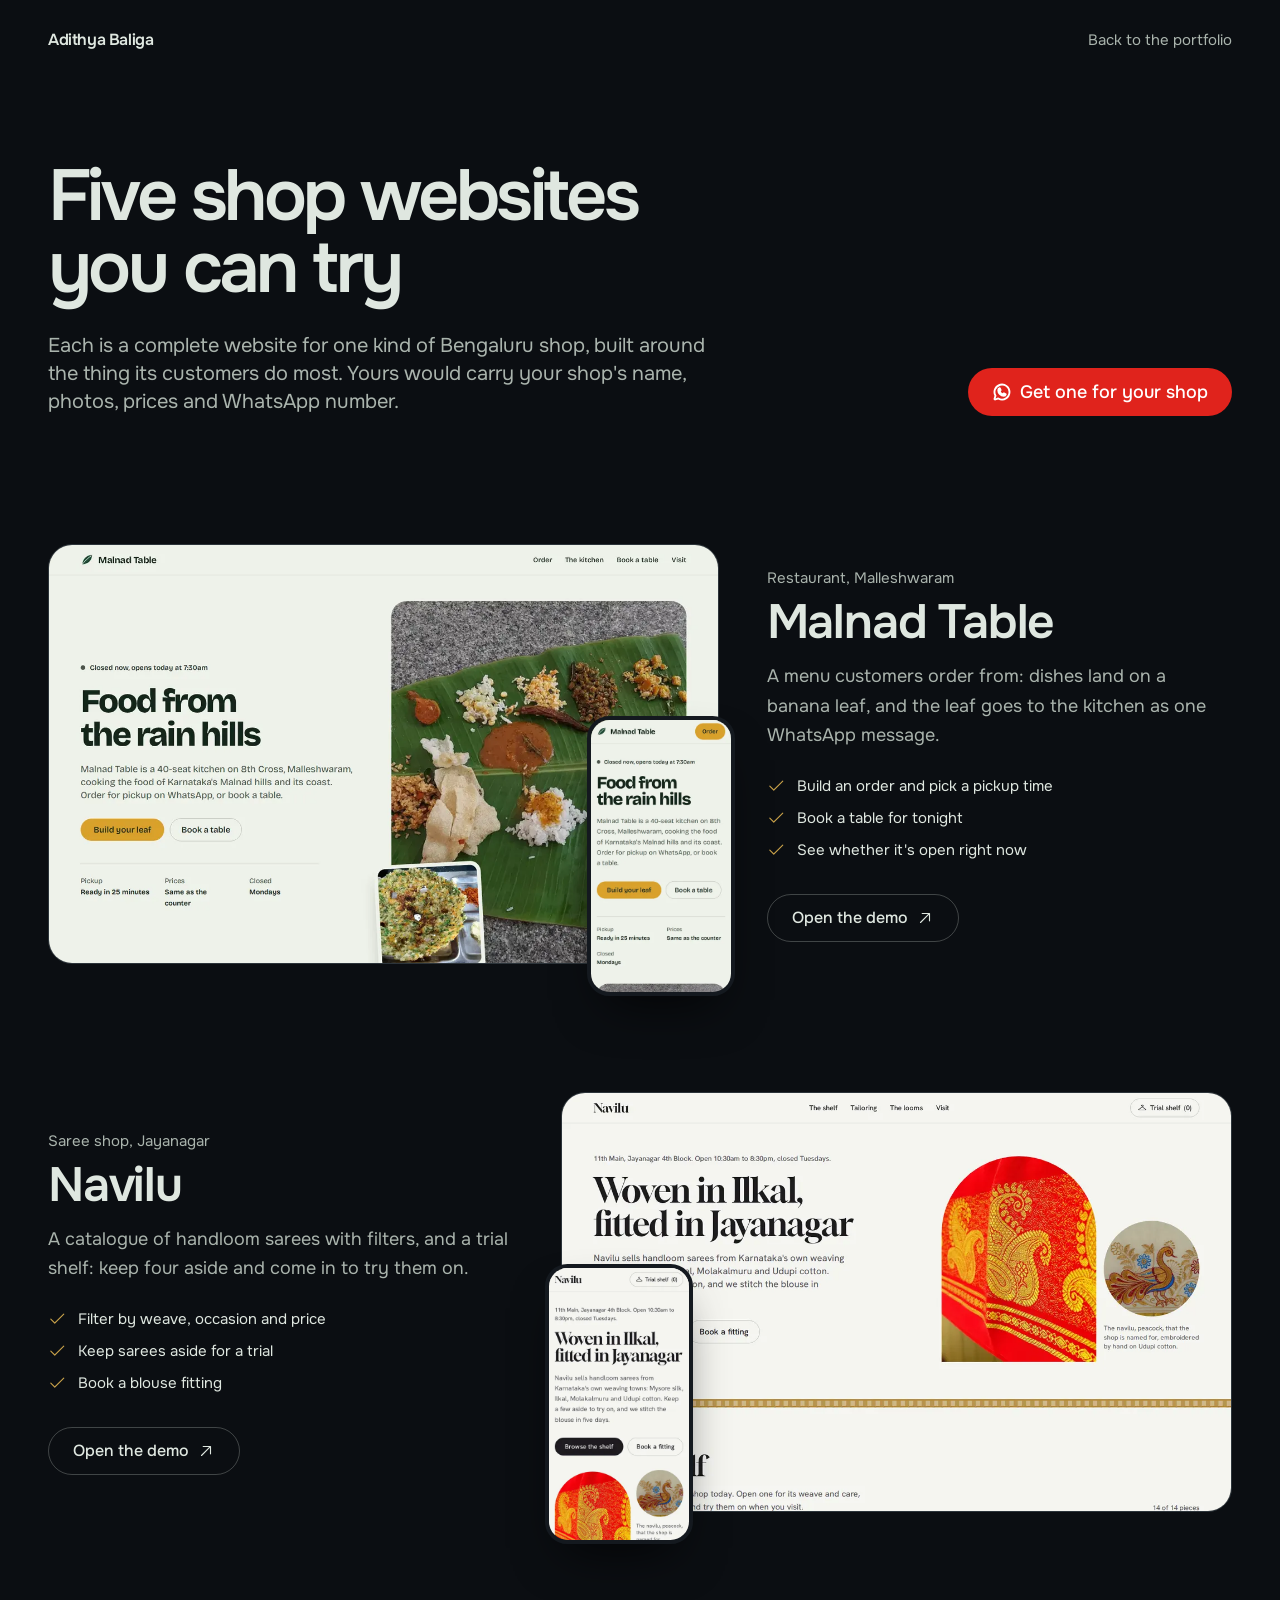
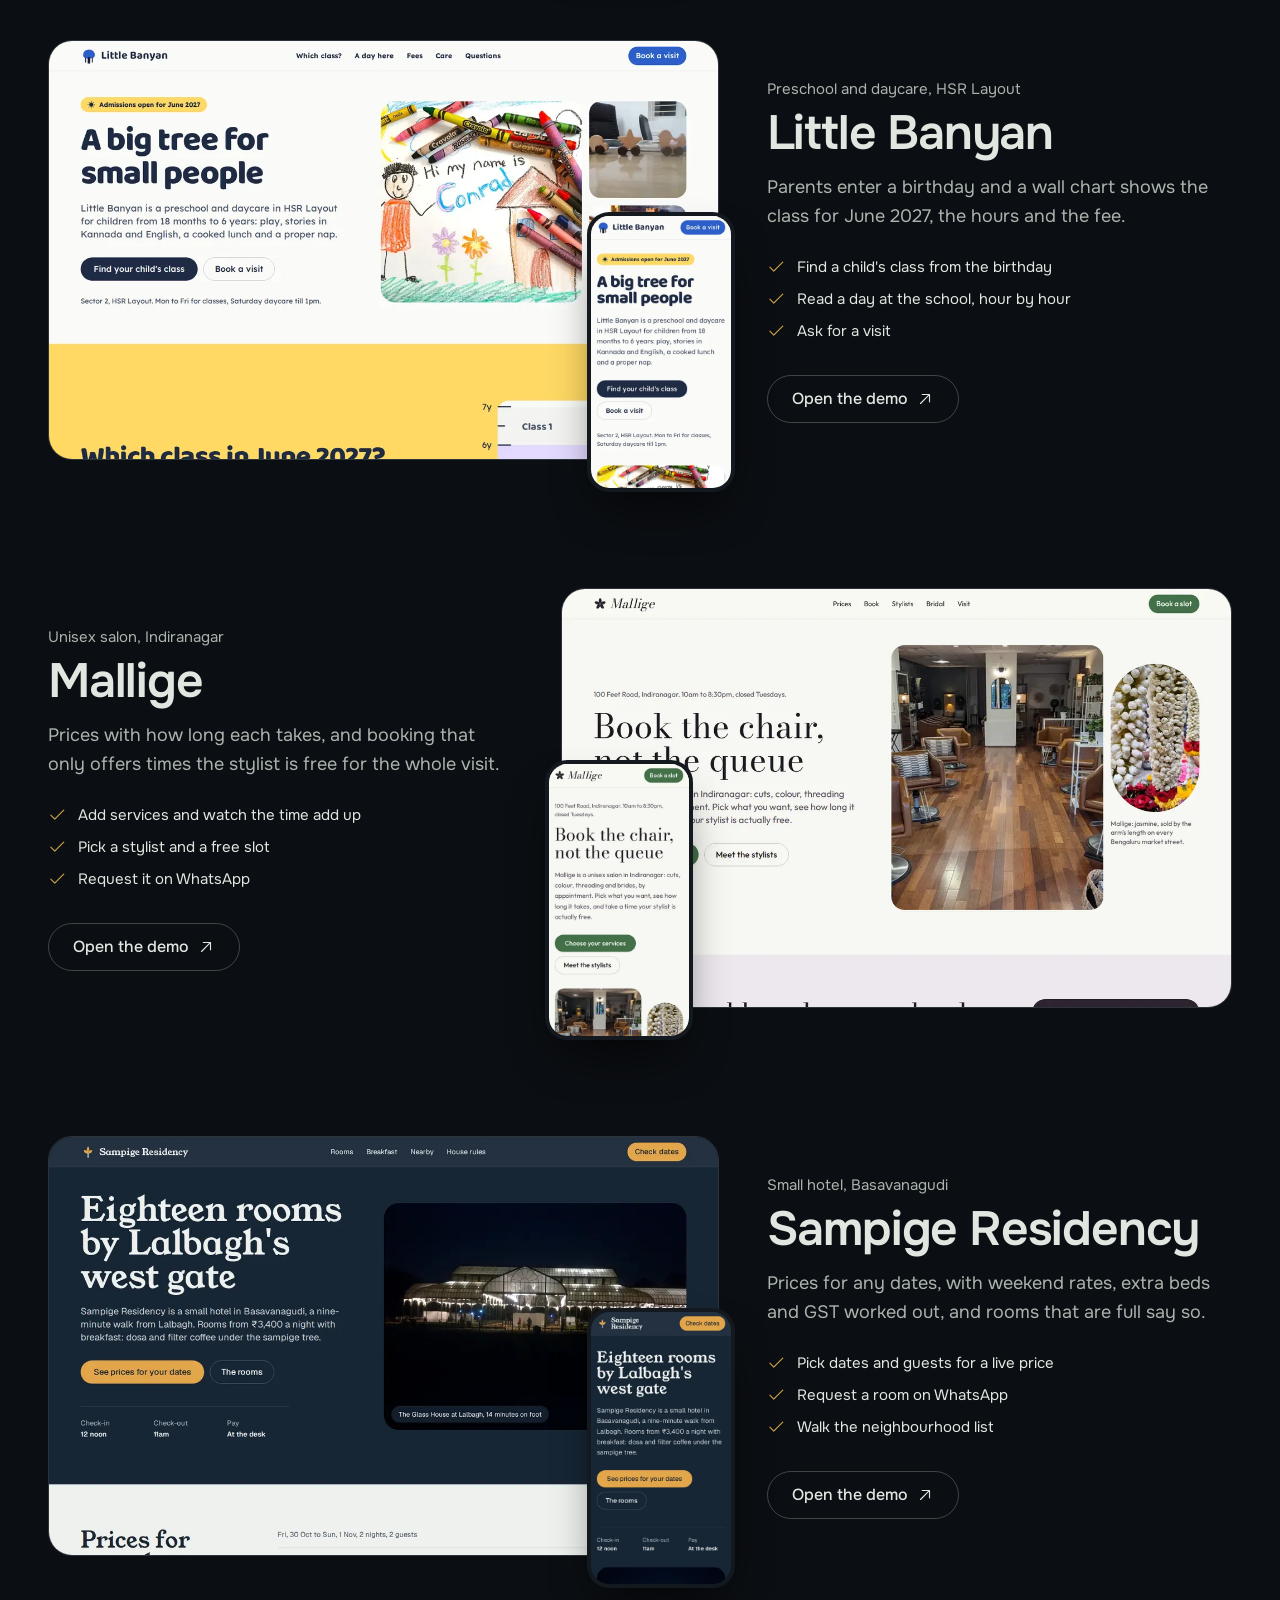
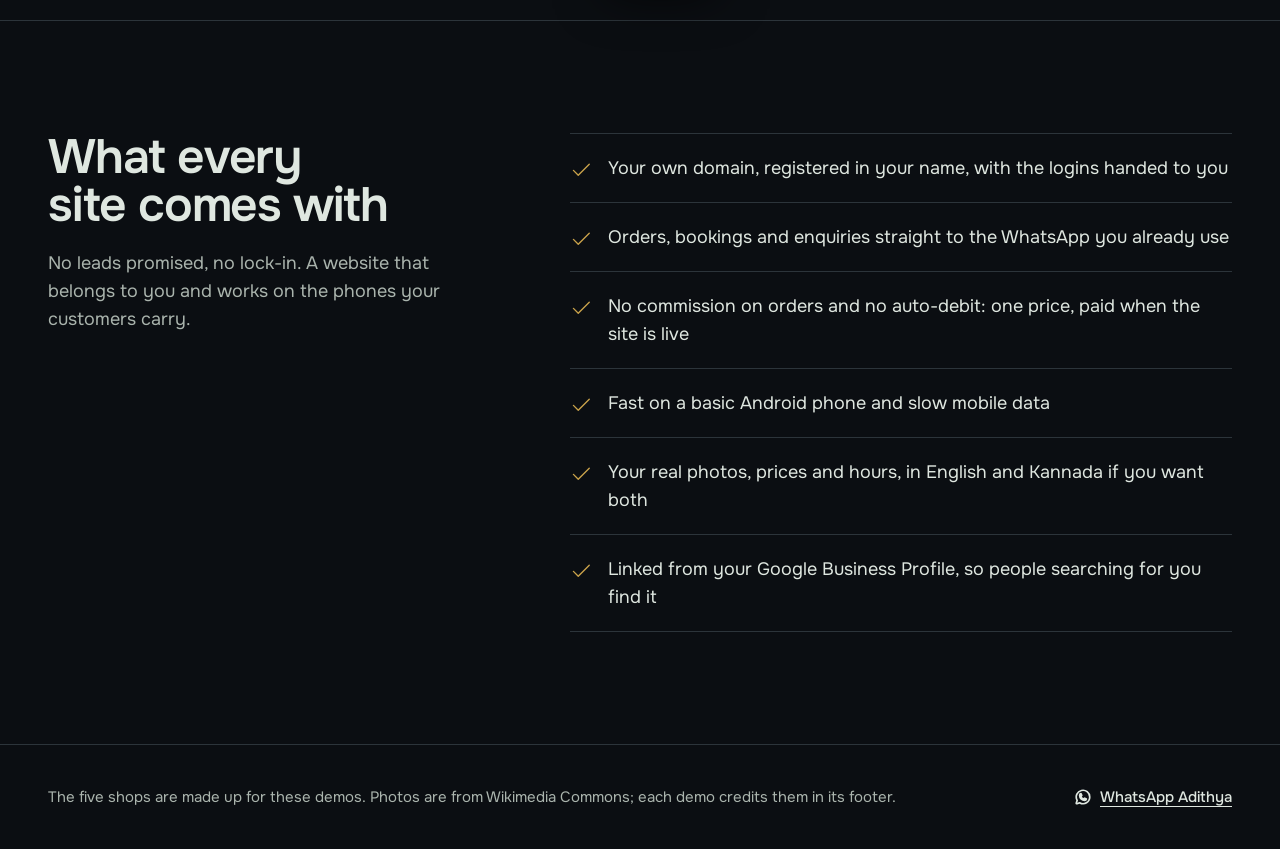
==== commit 587ee31f: "A fifth demo website: Mallige, a salon with real slot booking Co-Authored-By: Claude Opus 5.5 <norep" ====
--- a/demos/index.html
+++ b/demos/index.html
@@ -4,12 +4,12 @@
     <meta charset="UTF-8" />
     <meta name="viewport" content="width=device-width, initial-scale=1.0" />
     <title>Demo shop websites, by Adithya Baliga</title>
-    <meta name="description" content="Four complete demo websites for Bengaluru shops: a restaurant, a saree shop, a preschool and a hotel. Try them like a customer would." />
+    <meta name="description" content="Five complete demo websites for Bengaluru shops: a restaurant, a saree shop, a preschool, a salon and a hotel. Try them like a customer would." />
     <meta name="theme-color" content="#0b0e12" />
     <link rel="icon" href="data:image/svg+xml,%3Csvg xmlns='http://www.w3.org/2000/svg' viewBox='0 0 32 32'%3E%3Crect width='32' height='32' rx='8' fill='%230b0e12'/%3E%3Ccircle cx='16' cy='17' r='7' fill='%23e0231c'/%3E%3C/svg%3E" />
-    <script type="module" crossorigin src="/demos/assets/hub-B7KVDp-b.js"></script>
-    <link rel="modulepreload" crossorigin href="/demos/assets/ui-C9eF-kZR.js">
-    <link rel="stylesheet" crossorigin href="/demos/assets/ui-CFwmuLUz.css">
+    <script type="module" crossorigin src="/demos/assets/hub-BIHEvPID.js"></script>
+    <link rel="modulepreload" crossorigin href="/demos/assets/ui-CCiLFSue.js">
+    <link rel="stylesheet" crossorigin href="/demos/assets/ui-lLcqT8uG.css">
     <link rel="stylesheet" crossorigin href="/demos/assets/hub-D93KOEGs.css">
   </head>
   <body>
--- a/demos/assets/ui-lLcqT8uG.css
+++ b/demos/assets/ui-lLcqT8uG.css
@@ -0,0 +1 @@
+*,:before,:after{--tw-border-spacing-x: 0;--tw-border-spacing-y: 0;--tw-translate-x: 0;--tw-translate-y: 0;--tw-rotate: 0;--tw-skew-x: 0;--tw-skew-y: 0;--tw-scale-x: 1;--tw-scale-y: 1;--tw-pan-x: ;--tw-pan-y: ;--tw-pinch-zoom: ;--tw-scroll-snap-strictness: proximity;--tw-gradient-from-position: ;--tw-gradient-via-position: ;--tw-gradient-to-position: ;--tw-ordinal: ;--tw-slashed-zero: ;--tw-numeric-figure: ;--tw-numeric-spacing: ;--tw-numeric-fraction: ;--tw-ring-inset: ;--tw-ring-offset-width: 0px;--tw-ring-offset-color: #fff;--tw-ring-color: rgb(59 130 246 / .5);--tw-ring-offset-shadow: 0 0 #0000;--tw-ring-shadow: 0 0 #0000;--tw-shadow: 0 0 #0000;--tw-shadow-colored: 0 0 #0000;--tw-blur: ;--tw-brightness: ;--tw-contrast: ;--tw-grayscale: ;--tw-hue-rotate: ;--tw-invert: ;--tw-saturate: ;--tw-sepia: ;--tw-drop-shadow: ;--tw-backdrop-blur: ;--tw-backdrop-brightness: ;--tw-backdrop-contrast: ;--tw-backdrop-grayscale: ;--tw-backdrop-hue-rotate: ;--tw-backdrop-invert: ;--tw-backdrop-opacity: ;--tw-backdrop-saturate: ;--tw-backdrop-sepia: ;--tw-contain-size: ;--tw-contain-layout: ;--tw-contain-paint: ;--tw-contain-style: }::backdrop{--tw-border-spacing-x: 0;--tw-border-spacing-y: 0;--tw-translate-x: 0;--tw-translate-y: 0;--tw-rotate: 0;--tw-skew-x: 0;--tw-skew-y: 0;--tw-scale-x: 1;--tw-scale-y: 1;--tw-pan-x: ;--tw-pan-y: ;--tw-pinch-zoom: ;--tw-scroll-snap-strictness: proximity;--tw-gradient-from-position: ;--tw-gradient-via-position: ;--tw-gradient-to-position: ;--tw-ordinal: ;--tw-slashed-zero: ;--tw-numeric-figure: ;--tw-numeric-spacing: ;--tw-numeric-fraction: ;--tw-ring-inset: ;--tw-ring-offset-width: 0px;--tw-ring-offset-color: #fff;--tw-ring-color: rgb(59 130 246 / .5);--tw-ring-offset-shadow: 0 0 #0000;--tw-ring-shadow: 0 0 #0000;--tw-shadow: 0 0 #0000;--tw-shadow-colored: 0 0 #0000;--tw-blur: ;--tw-brightness: ;--tw-contrast: ;--tw-grayscale: ;--tw-hue-rotate: ;--tw-invert: ;--tw-saturate: ;--tw-sepia: ;--tw-drop-shadow: ;--tw-backdrop-blur: ;--tw-backdrop-brightness: ;--tw-backdrop-contrast: ;--tw-backdrop-grayscale: ;--tw-backdrop-hue-rotate: ;--tw-backdrop-invert: ;--tw-backdrop-opacity: ;--tw-backdrop-saturate: ;--tw-backdrop-sepia: ;--tw-contain-size: ;--tw-contain-layout: ;--tw-contain-paint: ;--tw-contain-style: }*,:before,:after{box-sizing:border-box;border-width:0;border-style:solid;border-color:#e5e7eb}:before,:after{--tw-content: ""}html,:host{line-height:1.5;-webkit-text-size-adjust:100%;-moz-tab-size:4;-o-tab-size:4;tab-size:4;font-family:ui-sans-serif,system-ui,sans-serif,"Apple Color Emoji","Segoe UI Emoji",Segoe UI Symbol,"Noto Color Emoji";font-feature-settings:normal;font-variation-settings:normal;-webkit-tap-highlight-color:transparent}body{margin:0;line-height:inherit}hr{height:0;color:inherit;border-top-width:1px}abbr:where([title]){-webkit-text-decoration:underline dotted;text-decoration:underline dotted}h1,h2,h3,h4,h5,h6{font-size:inherit;font-weight:inherit}a{color:inherit;text-decoration:inherit}b,strong{font-weight:bolder}code,kbd,samp,pre{font-family:ui-monospace,SFMono-Regular,Menlo,Monaco,Consolas,Liberation Mono,Courier New,monospace;font-feature-settings:normal;font-variation-settings:normal;font-size:1em}small{font-size:80%}sub,sup{font-size:75%;line-height:0;position:relative;vertical-align:baseline}sub{bottom:-.25em}sup{top:-.5em}table{text-indent:0;border-color:inherit;border-collapse:collapse}button,input,optgroup,select,textarea{font-family:inherit;font-feature-settings:inherit;font-variation-settings:inherit;font-size:100%;font-weight:inherit;line-height:inherit;letter-spacing:inherit;color:inherit;margin:0;padding:0}button,select{text-transform:none}button,input:where([type=button]),input:where([type=reset]),input:where([type=submit]){-webkit-appearance:button;background-color:transparent;background-image:none}:-moz-focusring{outline:auto}:-moz-ui-invalid{box-shadow:none}progress{vertical-align:baseline}::-webkit-inner-spin-button,::-webkit-outer-spin-button{height:auto}[type=search]{-webkit-appearance:textfield;outline-offset:-2px}::-webkit-search-decoration{-webkit-appearance:none}::-webkit-file-upload-button{-webkit-appearance:button;font:inherit}summary{display:list-item}blockquote,dl,dd,h1,h2,h3,h4,h5,h6,hr,figure,p,pre{margin:0}fieldset{margin:0;padding:0}legend{padding:0}ol,ul,menu{list-style:none;margin:0;padding:0}dialog{padding:0}textarea{resize:vertical}input::-moz-placeholder,textarea::-moz-placeholder{opacity:1;color:#9ca3af}input::placeholder,textarea::placeholder{opacity:1;color:#9ca3af}button,[role=button]{cursor:pointer}:disabled{cursor:default}img,svg,video,canvas,audio,iframe,embed,object{display:block;vertical-align:middle}img,video{max-width:100%;height:auto}[hidden]:where(:not([hidden=until-found])){display:none}html{-webkit-text-size-adjust:100%;scroll-behavior:smooth;scroll-padding-top:5rem}body{background:rgb(var(--ground));color:rgb(var(--ink));font-family:var(--font-body);font-size:1rem;line-height:1.6;-webkit-font-smoothing:antialiased;text-rendering:optimizeLegibility}h1,h2,h3{font-family:var(--font-display);text-wrap:balance}p{text-wrap:pretty}img{max-width:100%;height:auto}:focus-visible{outline:2px solid rgb(var(--focus, var(--ink)));outline-offset:3px;border-radius:4px}::-moz-selection{background:rgb(var(--accent) / .3)}::selection{background:rgb(var(--accent) / .3)}dialog::backdrop{background:rgb(var(--ink) / .55);-webkit-backdrop-filter:blur(3px);backdrop-filter:blur(3px)}@media (prefers-reduced-motion: reduce){html{scroll-behavior:auto}*,*:before,*:after{animation-duration:.01ms!important;animation-iteration-count:1!important;transition-duration:.01ms!important}}.grid{grid-template-columns:minmax(0,1fr)}.page{margin-left:auto;margin-right:auto;width:100%;max-width:1400px;padding-left:1rem;padding-right:1rem}@media (min-width: 768px){.page{padding-left:2rem;padding-right:2rem}}@media (min-width: 1024px){.page{padding-left:3rem;padding-right:3rem}}.btn{display:inline-flex;min-height:44px;align-items:center;justify-content:center;gap:.5rem;border-radius:9999px;padding:.625rem 1.25rem;font-weight:500;transition-property:transform,background-color,color,box-shadow;transition-timing-function:cubic-bezier(.4,0,.2,1);transition-duration:.3s}.btn:active{--tw-translate-y: 1px;--tw-scale-x: .98;--tw-scale-y: .98;transform:translate(var(--tw-translate-x),var(--tw-translate-y)) rotate(var(--tw-rotate)) skew(var(--tw-skew-x)) skewY(var(--tw-skew-y)) scaleX(var(--tw-scale-x)) scaleY(var(--tw-scale-y))}.btn:disabled{cursor:not-allowed;opacity:.5}.btn{transition-timing-function:cubic-bezier(.16,1,.3,1)}.btn-accent{display:inline-flex;min-height:44px;align-items:center;justify-content:center;gap:.5rem;border-radius:9999px;padding:.625rem 1.25rem;font-weight:500;transition-property:transform,background-color,color,box-shadow;transition-timing-function:cubic-bezier(.4,0,.2,1);transition-duration:.3s}.btn-accent:active{--tw-translate-y: 1px;--tw-scale-x: .98;--tw-scale-y: .98;transform:translate(var(--tw-translate-x),var(--tw-translate-y)) rotate(var(--tw-rotate)) skew(var(--tw-skew-x)) skewY(var(--tw-skew-y)) scaleX(var(--tw-scale-x)) scaleY(var(--tw-scale-y))}.btn-accent:disabled{cursor:not-allowed;opacity:.5}.btn-accent{transition-timing-function:cubic-bezier(.16,1,.3,1);--tw-bg-opacity: 1;background-color:rgb(var(--accent) / var(--tw-bg-opacity, 1));--tw-text-opacity: 1;color:rgb(var(--on-accent) / var(--tw-text-opacity, 1))}.btn-accent:hover{--tw-brightness: brightness(1.06);filter:var(--tw-blur) var(--tw-brightness) var(--tw-contrast) var(--tw-grayscale) var(--tw-hue-rotate) var(--tw-invert) var(--tw-saturate) var(--tw-sepia) var(--tw-drop-shadow)}.btn-ink{display:inline-flex;min-height:44px;align-items:center;justify-content:center;gap:.5rem;border-radius:9999px;padding:.625rem 1.25rem;font-weight:500;transition-property:transform,background-color,color,box-shadow;transition-timing-function:cubic-bezier(.4,0,.2,1);transition-duration:.3s}.btn-ink:active{--tw-translate-y: 1px;--tw-scale-x: .98;--tw-scale-y: .98;transform:translate(var(--tw-translate-x),var(--tw-translate-y)) rotate(var(--tw-rotate)) skew(var(--tw-skew-x)) skewY(var(--tw-skew-y)) scaleX(var(--tw-scale-x)) scaleY(var(--tw-scale-y))}.btn-ink:disabled{cursor:not-allowed;opacity:.5}.btn-ink{transition-timing-function:cubic-bezier(.16,1,.3,1);--tw-bg-opacity: 1;background-color:rgb(var(--ink) / var(--tw-bg-opacity, 1));--tw-text-opacity: 1;color:rgb(var(--ground) / var(--tw-text-opacity, 1))}.btn-ink:hover{background-color:rgb(var(--ink) / .9)}.btn-line{display:inline-flex;min-height:44px;align-items:center;justify-content:center;gap:.5rem;border-radius:9999px;padding:.625rem 1.25rem;font-weight:500;transition-property:transform,background-color,color,box-shadow;transition-timing-function:cubic-bezier(.4,0,.2,1);transition-duration:.3s}.btn-line:active{--tw-translate-y: 1px;--tw-scale-x: .98;--tw-scale-y: .98;transform:translate(var(--tw-translate-x),var(--tw-translate-y)) rotate(var(--tw-rotate)) skew(var(--tw-skew-x)) skewY(var(--tw-skew-y)) scaleX(var(--tw-scale-x)) scaleY(var(--tw-scale-y))}.btn-line:disabled{cursor:not-allowed;opacity:.5}.btn-line{transition-timing-function:cubic-bezier(.16,1,.3,1);border-width:1px;border-color:rgb(var(--ink) / .25);--tw-text-opacity: 1;color:rgb(var(--ink) / var(--tw-text-opacity, 1))}.btn-line:hover{border-color:rgb(var(--ink) / .6);background-color:rgb(var(--ink) / .04)}.input{min-height:44px;width:100%;border-radius:.75rem;border-width:1px;--tw-border-opacity: 1;border-color:rgb(var(--line) / var(--tw-border-opacity, 1));--tw-bg-opacity: 1;background-color:rgb(var(--ground) / var(--tw-bg-opacity, 1));padding:.625rem .875rem;font-size:1rem;line-height:1.5rem;--tw-text-opacity: 1;color:rgb(var(--ink) / var(--tw-text-opacity, 1));transition-property:color,background-color,border-color,text-decoration-color,fill,stroke;transition-timing-function:cubic-bezier(.4,0,.2,1);transition-duration:.15s}.input::-moz-placeholder{color:rgb(var(--soft) / .8)}.input::placeholder{color:rgb(var(--soft) / .8)}.input:focus{border-color:rgb(var(--ink) / .5);outline:2px solid transparent;outline-offset:2px}.input:focus-visible{outline-width:2px}.input[aria-invalid=true]{--tw-border-opacity: 1;border-color:rgb(var(--bad) / var(--tw-border-opacity, 1))}.skeleton{position:relative;overflow:hidden;border-radius:.75rem;background-color:rgb(var(--ink) / .07)}.skeleton:after{content:"";position:absolute;top:0;right:0;bottom:0;left:0;transform:translate(-100%);background:linear-gradient(90deg,transparent,rgb(var(--ground) / .55),transparent);animation:shimmer 1.4s infinite}@keyframes shimmer{to{transform:translate(100%)}}.pulse-dot{position:relative}.pulse-dot:after{content:"";position:absolute;top:-4px;right:-4px;bottom:-4px;left:-4px;border-radius:9999px;background:currentColor;opacity:.35;animation:pulse-ring 2.2s cubic-bezier(.16,1,.3,1) infinite}@keyframes pulse-ring{0%{transform:scale(.6);opacity:.45}to{transform:scale(1.8);opacity:0}}.sr-only{position:absolute;width:1px;height:1px;padding:0;margin:-1px;overflow:hidden;clip:rect(0,0,0,0);white-space:nowrap;border-width:0}.pointer-events-none{pointer-events:none}.pointer-events-auto{pointer-events:auto}.fixed{position:fixed}.absolute{position:absolute}.relative{position:relative}.sticky{position:sticky}.inset-0{top:0;right:0;bottom:0;left:0}.inset-x-0{left:0;right:0}.-bottom-8{bottom:-2rem}.-left-4{left:-1rem}.-left-\[2\.6rem\]{left:-2.6rem}.-right-4{right:-1rem}.bottom-0{bottom:0}.bottom-4{bottom:1rem}.left-1{left:.25rem}.left-3\.5{left:.875rem}.left-4{left:1rem}.left-6{left:1.5rem}.right-4{right:1rem}.top-0{top:0}.top-1{top:.25rem}.top-1\/2{top:50%}.top-4{top:1rem}.z-20{z-index:20}.z-30{z-index:30}.z-40{z-index:40}.col-span-2{grid-column:span 2 / span 2}.col-span-3{grid-column:span 3 / span 3}.col-span-6{grid-column:span 6 / span 6}.row-span-2{grid-row:span 2 / span 2}.m-auto{margin:auto}.-mx-1{margin-left:-.25rem;margin-right:-.25rem}.-mx-4{margin-left:-1rem;margin-right:-1rem}.mx-auto{margin-left:auto;margin-right:auto}.-mr-2{margin-right:-.5rem}.-mt-1{margin-top:-.25rem}.ml-2{margin-left:.5rem}.ml-auto{margin-left:auto}.mt-0\.5{margin-top:.125rem}.mt-1{margin-top:.25rem}.mt-1\.5{margin-top:.375rem}.mt-10{margin-top:2.5rem}.mt-12{margin-top:3rem}.mt-14{margin-top:3.5rem}.mt-16{margin-top:4rem}.mt-2{margin-top:.5rem}.mt-3{margin-top:.75rem}.mt-4{margin-top:1rem}.mt-5{margin-top:1.25rem}.mt-6{margin-top:1.5rem}.mt-7{margin-top:1.75rem}.mt-8{margin-top:2rem}.mt-9{margin-top:2.25rem}.block{display:block}.flex{display:flex}.inline-flex{display:inline-flex}.table{display:table}.grid{display:grid}.hidden{display:none}.aspect-\[16\/10\]{aspect-ratio:16/10}.aspect-\[16\/9\]{aspect-ratio:16/9}.aspect-\[3\/2\]{aspect-ratio:3/2}.aspect-\[3\/4\]{aspect-ratio:3/4}.aspect-\[3\/5\]{aspect-ratio:3/5}.aspect-\[4\/3\]{aspect-ratio:4/3}.aspect-\[4\/5\]{aspect-ratio:4/5}.aspect-\[5\/4\]{aspect-ratio:5/4}.aspect-square{aspect-ratio:1 / 1}.h-10{height:2.5rem}.h-11{height:2.75rem}.h-12{height:3rem}.h-14{height:3.5rem}.h-16{height:4rem}.h-2\.5{height:.625rem}.h-20{height:5rem}.h-4{height:1rem}.h-40{height:10rem}.h-5{height:1.25rem}.h-6{height:1.5rem}.h-7{height:1.75rem}.h-8{height:2rem}.h-9{height:2.25rem}.h-full{height:100%}.max-h-\[calc\(100dvh-2rem\)\]{max-height:calc(100dvh - 2rem)}.min-h-0{min-height:0px}.min-h-\[100dvh\]{min-height:100dvh}.min-h-\[300px\]{min-height:300px}.min-h-\[40px\]{min-height:40px}.min-h-\[56px\]{min-height:56px}.min-h-\[64px\]{min-height:64px}.min-h-\[9rem\]{min-height:9rem}.w-1\/2{width:50%}.w-1\/3{width:33.333333%}.w-10{width:2.5rem}.w-11{width:2.75rem}.w-12{width:3rem}.w-14{width:3.5rem}.w-16{width:4rem}.w-2\.5{width:.625rem}.w-2\/5{width:40%}.w-20{width:5rem}.w-24{width:6rem}.w-28{width:7rem}.w-3\/4{width:75%}.w-4{width:1rem}.w-4\/5{width:80%}.w-5{width:1.25rem}.w-6{width:1.5rem}.w-7{width:1.75rem}.w-8{width:2rem}.w-9{width:2.25rem}.w-\[22\%\]{width:22%}.w-\[42\%\]{width:42%}.w-\[min\(34rem\,calc\(100vw-2rem\)\)\]{width:min(34rem,calc(100vw - 2rem))}.w-\[min\(60rem\,calc\(100vw-2rem\)\)\]{width:min(60rem,calc(100vw - 2rem))}.w-full{width:100%}.min-w-0{min-width:0px}.min-w-\[640px\]{min-width:640px}.max-w-\[14ch\]{max-width:14ch}.max-w-\[16ch\]{max-width:16ch}.max-w-\[18ch\]{max-width:18ch}.max-w-\[22ch\]{max-width:22ch}.max-w-\[230px\]{max-width:230px}.max-w-\[40ch\]{max-width:40ch}.max-w-\[420px\]{max-width:420px}.max-w-\[42ch\]{max-width:42ch}.max-w-\[44ch\]{max-width:44ch}.max-w-\[46ch\]{max-width:46ch}.max-w-\[48ch\]{max-width:48ch}.max-w-\[50ch\]{max-width:50ch}.max-w-\[52ch\]{max-width:52ch}.max-w-\[54ch\]{max-width:54ch}.max-w-\[56ch\]{max-width:56ch}.max-w-\[58ch\]{max-width:58ch}.max-w-\[60ch\]{max-width:60ch}.max-w-\[62ch\]{max-width:62ch}.max-w-\[64ch\]{max-width:64ch}.max-w-\[92\%\]{max-width:92%}.max-w-lg{max-width:32rem}.max-w-md{max-width:28rem}.max-w-sm{max-width:24rem}.flex-1{flex:1 1 0%}.shrink-0{flex-shrink:0}.origin-center{transform-origin:center}.-translate-y-1\/2{--tw-translate-y: -50%;transform:translate(var(--tw-translate-x),var(--tw-translate-y)) rotate(var(--tw-rotate)) skew(var(--tw-skew-x)) skewY(var(--tw-skew-y)) scaleX(var(--tw-scale-x)) scaleY(var(--tw-scale-y))}.rotate-\[-3deg\]{--tw-rotate: -3deg;transform:translate(var(--tw-translate-x),var(--tw-translate-y)) rotate(var(--tw-rotate)) skew(var(--tw-skew-x)) skewY(var(--tw-skew-y)) scaleX(var(--tw-scale-x)) scaleY(var(--tw-scale-y))}.rotate-\[1\.5deg\]{--tw-rotate: 1.5deg;transform:translate(var(--tw-translate-x),var(--tw-translate-y)) rotate(var(--tw-rotate)) skew(var(--tw-skew-x)) skewY(var(--tw-skew-y)) scaleX(var(--tw-scale-x)) scaleY(var(--tw-scale-y))}.transform{transform:translate(var(--tw-translate-x),var(--tw-translate-y)) rotate(var(--tw-rotate)) skew(var(--tw-skew-x)) skewY(var(--tw-skew-y)) scaleX(var(--tw-scale-x)) scaleY(var(--tw-scale-y))}@keyframes ping{75%,to{transform:scale(2);opacity:0}}.animate-ping{animation:ping 1s cubic-bezier(0,0,.2,1) infinite}.cursor-pointer{cursor:pointer}.resize-y{resize:vertical}.list-none{list-style-type:none}.grid-flow-dense{grid-auto-flow:dense}.grid-cols-2{grid-template-columns:repeat(2,minmax(0,1fr))}.grid-cols-3{grid-template-columns:repeat(3,minmax(0,1fr))}.grid-cols-6{grid-template-columns:repeat(6,minmax(0,1fr))}.grid-cols-7{grid-template-columns:repeat(7,minmax(0,1fr))}.grid-cols-\[1fr_0\.42fr\]{grid-template-columns:1fr .42fr}.grid-cols-\[1fr_0\.62fr\]{grid-template-columns:1fr .62fr}.grid-cols-\[1fr_auto\]{grid-template-columns:1fr auto}.grid-cols-\[7rem_1fr\]{grid-template-columns:7rem 1fr}.grid-cols-\[80px_minmax\(0\,1fr\)\]{grid-template-columns:80px minmax(0,1fr)}.grid-cols-\[8rem_1fr\]{grid-template-columns:8rem 1fr}.grid-cols-\[96px_1fr_auto\]{grid-template-columns:96px 1fr auto}.grid-cols-\[auto_1fr\]{grid-template-columns:auto 1fr}.grid-cols-\[minmax\(0\,1fr\)_auto\]{grid-template-columns:minmax(0,1fr) auto}.grid-rows-\[auto_auto\]{grid-template-rows:auto auto}.flex-col{flex-direction:column}.flex-wrap{flex-wrap:wrap}.place-items-center{place-items:center}.items-start{align-items:flex-start}.items-end{align-items:flex-end}.items-center{align-items:center}.items-baseline{align-items:baseline}.justify-center{justify-content:center}.justify-between{justify-content:space-between}.gap-0{gap:0px}.gap-0\.5{gap:.125rem}.gap-1{gap:.25rem}.gap-1\.5{gap:.375rem}.gap-10{gap:2.5rem}.gap-12{gap:3rem}.gap-2{gap:.5rem}.gap-2\.5{gap:.625rem}.gap-3{gap:.75rem}.gap-4{gap:1rem}.gap-5{gap:1.25rem}.gap-6{gap:1.5rem}.gap-7{gap:1.75rem}.gap-8{gap:2rem}.gap-x-10{-moz-column-gap:2.5rem;column-gap:2.5rem}.gap-x-16{-moz-column-gap:4rem;column-gap:4rem}.gap-x-2\.5{-moz-column-gap:.625rem;column-gap:.625rem}.gap-x-4{-moz-column-gap:1rem;column-gap:1rem}.gap-x-5{-moz-column-gap:1.25rem;column-gap:1.25rem}.gap-x-6{-moz-column-gap:1.5rem;column-gap:1.5rem}.gap-x-8{-moz-column-gap:2rem;column-gap:2rem}.gap-y-1{row-gap:.25rem}.gap-y-1\.5{row-gap:.375rem}.gap-y-10{row-gap:2.5rem}.gap-y-14{row-gap:3.5rem}.gap-y-2{row-gap:.5rem}.gap-y-3{row-gap:.75rem}.gap-y-5{row-gap:1.25rem}.gap-y-8{row-gap:2rem}.space-y-1\.5>:not([hidden])~:not([hidden]){--tw-space-y-reverse: 0;margin-top:calc(.375rem * calc(1 - var(--tw-space-y-reverse)));margin-bottom:calc(.375rem * var(--tw-space-y-reverse))}.space-y-2>:not([hidden])~:not([hidden]){--tw-space-y-reverse: 0;margin-top:calc(.5rem * calc(1 - var(--tw-space-y-reverse)));margin-bottom:calc(.5rem * var(--tw-space-y-reverse))}.space-y-2\.5>:not([hidden])~:not([hidden]){--tw-space-y-reverse: 0;margin-top:calc(.625rem * calc(1 - var(--tw-space-y-reverse)));margin-bottom:calc(.625rem * var(--tw-space-y-reverse))}.space-y-24>:not([hidden])~:not([hidden]){--tw-space-y-reverse: 0;margin-top:calc(6rem * calc(1 - var(--tw-space-y-reverse)));margin-bottom:calc(6rem * var(--tw-space-y-reverse))}.space-y-3>:not([hidden])~:not([hidden]){--tw-space-y-reverse: 0;margin-top:calc(.75rem * calc(1 - var(--tw-space-y-reverse)));margin-bottom:calc(.75rem * var(--tw-space-y-reverse))}.space-y-4>:not([hidden])~:not([hidden]){--tw-space-y-reverse: 0;margin-top:calc(1rem * calc(1 - var(--tw-space-y-reverse)));margin-bottom:calc(1rem * var(--tw-space-y-reverse))}.space-y-5>:not([hidden])~:not([hidden]){--tw-space-y-reverse: 0;margin-top:calc(1.25rem * calc(1 - var(--tw-space-y-reverse)));margin-bottom:calc(1.25rem * var(--tw-space-y-reverse))}.space-y-6>:not([hidden])~:not([hidden]){--tw-space-y-reverse: 0;margin-top:calc(1.5rem * calc(1 - var(--tw-space-y-reverse)));margin-bottom:calc(1.5rem * var(--tw-space-y-reverse))}.space-y-8>:not([hidden])~:not([hidden]){--tw-space-y-reverse: 0;margin-top:calc(2rem * calc(1 - var(--tw-space-y-reverse)));margin-bottom:calc(2rem * var(--tw-space-y-reverse))}.divide-y>:not([hidden])~:not([hidden]){--tw-divide-y-reverse: 0;border-top-width:calc(1px * calc(1 - var(--tw-divide-y-reverse)));border-bottom-width:calc(1px * var(--tw-divide-y-reverse))}.divide-line>:not([hidden])~:not([hidden]){--tw-divide-opacity: 1;border-color:rgb(var(--line) / var(--tw-divide-opacity, 1))}.divide-on-field\/15>:not([hidden])~:not([hidden]){border-color:rgb(var(--on-field) / .15)}.divide-on-field\/20>:not([hidden])~:not([hidden]){border-color:rgb(var(--on-field) / .2)}.self-start{align-self:flex-start}.self-end{align-self:flex-end}.overflow-hidden{overflow:hidden}.overflow-x-auto{overflow-x:auto}.overflow-y-auto{overflow-y:auto}.whitespace-nowrap{white-space:nowrap}.whitespace-pre-wrap{white-space:pre-wrap}.break-words{overflow-wrap:break-word}.rounded-2xl{border-radius:1rem}.rounded-3xl{border-radius:1.5rem}.rounded-\[0\.5rem\]{border-radius:.5rem}.rounded-\[1\.25rem\]{border-radius:1.25rem}.rounded-\[1\.4rem\]{border-radius:1.4rem}.rounded-\[1\.5rem\]{border-radius:1.5rem}.rounded-\[1\.75rem\]{border-radius:1.75rem}.rounded-\[1rem\]{border-radius:1rem}.rounded-\[2rem\]{border-radius:2rem}.rounded-full{border-radius:9999px}.rounded-lg{border-radius:.5rem}.rounded-xl{border-radius:.75rem}.rounded-t-full{border-top-left-radius:9999px;border-top-right-radius:9999px}.rounded-tr-sm{border-top-right-radius:.125rem}.border{border-width:1px}.border-4{border-width:4px}.border-y{border-top-width:1px;border-bottom-width:1px}.border-b{border-bottom-width:1px}.border-l-\[3px\]{border-left-width:3px}.border-t{border-top-width:1px}.border-dashed{border-style:dashed}.border-accent\/40{border-color:rgb(var(--accent) / .4)}.border-bad\/40{border-color:rgb(var(--bad) / .4)}.border-field{--tw-border-opacity: 1;border-color:rgb(var(--field) / var(--tw-border-opacity, 1))}.border-ground\/10{border-color:rgb(var(--ground) / .1)}.border-ink\/20{border-color:rgb(var(--ink) / .2)}.border-ink\/25{border-color:rgb(var(--ink) / .25)}.border-ink\/30{border-color:rgb(var(--ink) / .3)}.border-line{--tw-border-opacity: 1;border-color:rgb(var(--line) / var(--tw-border-opacity, 1))}.border-line\/70{border-color:rgb(var(--line) / .7)}.border-line\/80{border-color:rgb(var(--line) / .8)}.border-on-field\/10{border-color:rgb(var(--on-field) / .1)}.border-on-field\/15{border-color:rgb(var(--on-field) / .15)}.border-on-field\/20{border-color:rgb(var(--on-field) / .2)}.border-on-field\/25{border-color:rgb(var(--on-field) / .25)}.border-on-field\/30{border-color:rgb(var(--on-field) / .3)}.bg-\[\#2f7d32\]{--tw-bg-opacity: 1;background-color:rgb(47 125 50 / var(--tw-bg-opacity, 1))}.bg-\[\#d8f5c8\]{--tw-bg-opacity: 1;background-color:rgb(216 245 200 / var(--tw-bg-opacity, 1))}.bg-\[\#e9e4da\]{--tw-bg-opacity: 1;background-color:rgb(233 228 218 / var(--tw-bg-opacity, 1))}.bg-accent{--tw-bg-opacity: 1;background-color:rgb(var(--accent) / var(--tw-bg-opacity, 1))}.bg-bad\/\[0\.06\]{background-color:rgb(var(--bad) / .06)}.bg-field{--tw-bg-opacity: 1;background-color:rgb(var(--field) / var(--tw-bg-opacity, 1))}.bg-field\/80{background-color:rgb(var(--field) / .8)}.bg-field\/95{background-color:rgb(var(--field) / .95)}.bg-ground{--tw-bg-opacity: 1;background-color:rgb(var(--ground) / var(--tw-bg-opacity, 1))}.bg-ground\/60{background-color:rgb(var(--ground) / .6)}.bg-ground\/85{background-color:rgb(var(--ground) / .85)}.bg-ground\/90{background-color:rgb(var(--ground) / .9)}.bg-ground\/95{background-color:rgb(var(--ground) / .95)}.bg-ink{--tw-bg-opacity: 1;background-color:rgb(var(--ink) / var(--tw-bg-opacity, 1))}.bg-line{--tw-bg-opacity: 1;background-color:rgb(var(--line) / var(--tw-bg-opacity, 1))}.bg-on-field\/10{background-color:rgb(var(--on-field) / .1)}.bg-soft{--tw-bg-opacity: 1;background-color:rgb(var(--soft) / var(--tw-bg-opacity, 1))}.bg-tint{--tw-bg-opacity: 1;background-color:rgb(var(--tint) / var(--tw-bg-opacity, 1))}.object-cover{-o-object-fit:cover;object-fit:cover}.object-\[50\%_20\%\]{-o-object-position:50% 20%;object-position:50% 20%}.p-0{padding:0}.p-2{padding:.5rem}.p-4{padding:1rem}.p-5{padding:1.25rem}.p-6{padding:1.5rem}.p-8{padding:2rem}.px-1{padding-left:.25rem;padding-right:.25rem}.px-1\.5{padding-left:.375rem;padding-right:.375rem}.px-2{padding-left:.5rem;padding-right:.5rem}.px-3{padding-left:.75rem;padding-right:.75rem}.px-3\.5{padding-left:.875rem;padding-right:.875rem}.px-4{padding-left:1rem;padding-right:1rem}.px-5{padding-left:1.25rem;padding-right:1.25rem}.px-6{padding-left:1.5rem;padding-right:1.5rem}.px-7{padding-left:1.75rem;padding-right:1.75rem}.py-0\.5{padding-top:.125rem;padding-bottom:.125rem}.py-1{padding-top:.25rem;padding-bottom:.25rem}.py-1\.5{padding-top:.375rem;padding-bottom:.375rem}.py-10{padding-top:2.5rem;padding-bottom:2.5rem}.py-12{padding-top:3rem;padding-bottom:3rem}.py-14{padding-top:3.5rem;padding-bottom:3.5rem}.py-16{padding-top:4rem;padding-bottom:4rem}.py-2{padding-top:.5rem;padding-bottom:.5rem}.py-2\.5{padding-top:.625rem;padding-bottom:.625rem}.py-20{padding-top:5rem;padding-bottom:5rem}.py-3{padding-top:.75rem;padding-bottom:.75rem}.py-4{padding-top:1rem;padding-bottom:1rem}.py-5{padding-top:1.25rem;padding-bottom:1.25rem}.py-6{padding-top:1.5rem;padding-bottom:1.5rem}.py-7{padding-top:1.75rem;padding-bottom:1.75rem}.py-8{padding-top:2rem;padding-bottom:2rem}.pb-1{padding-bottom:.25rem}.pb-16{padding-bottom:4rem}.pb-2{padding-bottom:.5rem}.pb-20{padding-bottom:5rem}.pb-24{padding-bottom:6rem}.pb-4{padding-bottom:1rem}.pb-5{padding-bottom:1.25rem}.pb-6{padding-bottom:1.5rem}.pb-7{padding-bottom:1.75rem}.pb-9{padding-bottom:2.25rem}.pl-10{padding-left:2.5rem}.pl-14{padding-left:3.5rem}.pl-3{padding-left:.75rem}.pl-3\.5{padding-left:.875rem}.pl-7{padding-left:1.75rem}.pl-8{padding-left:2rem}.pr-1{padding-right:.25rem}.pr-12{padding-right:3rem}.pr-8{padding-right:2rem}.pt-10{padding-top:2.5rem}.pt-2{padding-top:.5rem}.pt-4{padding-top:1rem}.pt-5{padding-top:1.25rem}.pt-6{padding-top:1.5rem}.text-left{text-align:left}.text-center{text-align:center}.text-right{text-align:right}.font-\[inherit\]{font-family:inherit}.font-display{font-family:var(--font-display)}.text-2xl{font-size:1.5rem;line-height:2rem}.text-3xl{font-size:1.875rem;line-height:2.25rem}.text-4xl{font-size:2.25rem;line-height:2.5rem}.text-5xl{font-size:3rem;line-height:1}.text-6xl{font-size:3.75rem;line-height:1}.text-\[1\.7rem\]{font-size:1.7rem}.text-\[15px\]{font-size:15px}.text-\[17px\]{font-size:17px}.text-\[2\.6rem\]{font-size:2.6rem}.text-\[2\.9rem\]{font-size:2.9rem}.text-lg{font-size:1.125rem;line-height:1.75rem}.text-sm{font-size:.875rem;line-height:1.25rem}.text-xl{font-size:1.25rem;line-height:1.75rem}.text-xs{font-size:.75rem;line-height:1rem}.font-bold{font-weight:700}.font-extrabold{font-weight:800}.font-medium{font-weight:500}.font-normal{font-weight:400}.font-semibold{font-weight:600}.italic{font-style:italic}.tabular-nums{--tw-numeric-spacing: tabular-nums;font-variant-numeric:var(--tw-ordinal) var(--tw-slashed-zero) var(--tw-numeric-figure) var(--tw-numeric-spacing) var(--tw-numeric-fraction)}.leading-\[0\.95\]{line-height:.95}.leading-\[0\.98\]{line-height:.98}.leading-\[1\.02\]{line-height:1.02}.leading-\[1\.05\]{line-height:1.05}.leading-none{line-height:1}.leading-relaxed{line-height:1.625}.leading-snug{line-height:1.375}.leading-tight{line-height:1.25}.tracking-tight{letter-spacing:-.025em}.tracking-tighter{letter-spacing:-.05em}.text-\[\#1c2a1e\]{--tw-text-opacity: 1;color:rgb(28 42 30 / var(--tw-text-opacity, 1))}.text-\[\#2f7d32\]{--tw-text-opacity: 1;color:rgb(47 125 50 / var(--tw-text-opacity, 1))}.text-\[\#4b5b4d\]{--tw-text-opacity: 1;color:rgb(75 91 77 / var(--tw-text-opacity, 1))}.text-\[\#8a3b12\]{--tw-text-opacity: 1;color:rgb(138 59 18 / var(--tw-text-opacity, 1))}.text-\[rgb\(var\(--focus\)\)\]{color:rgb(var(--focus))}.text-accent{--tw-text-opacity: 1;color:rgb(var(--accent) / var(--tw-text-opacity, 1))}.text-bad{--tw-text-opacity: 1;color:rgb(var(--bad) / var(--tw-text-opacity, 1))}.text-field{--tw-text-opacity: 1;color:rgb(var(--field) / var(--tw-text-opacity, 1))}.text-ground{--tw-text-opacity: 1;color:rgb(var(--ground) / var(--tw-text-opacity, 1))}.text-ground\/75{color:rgb(var(--ground) / .75)}.text-ground\/80{color:rgb(var(--ground) / .8)}.text-ground\/85{color:rgb(var(--ground) / .85)}.text-ink{--tw-text-opacity: 1;color:rgb(var(--ink) / var(--tw-text-opacity, 1))}.text-on-accent{--tw-text-opacity: 1;color:rgb(var(--on-accent) / var(--tw-text-opacity, 1))}.text-on-field{--tw-text-opacity: 1;color:rgb(var(--on-field) / var(--tw-text-opacity, 1))}.text-on-field\/70{color:rgb(var(--on-field) / .7)}.text-on-field\/75{color:rgb(var(--on-field) / .75)}.text-on-field\/80{color:rgb(var(--on-field) / .8)}.text-on-field\/85{color:rgb(var(--on-field) / .85)}.text-on-field\/90{color:rgb(var(--on-field) / .9)}.text-soft{--tw-text-opacity: 1;color:rgb(var(--soft) / var(--tw-text-opacity, 1))}.underline{text-decoration-line:underline}.decoration-ground\/40{text-decoration-color:rgb(var(--ground) / .4)}.underline-offset-2{text-underline-offset:2px}.underline-offset-4{text-underline-offset:4px}.underline-offset-8{text-underline-offset:8px}.opacity-50{opacity:.5}.opacity-80{opacity:.8}.opacity-90{opacity:.9}.shadow{--tw-shadow: 0 1px 3px 0 rgb(0 0 0 / .1), 0 1px 2px -1px rgb(0 0 0 / .1);--tw-shadow-colored: 0 1px 3px 0 var(--tw-shadow-color), 0 1px 2px -1px var(--tw-shadow-color);box-shadow:var(--tw-ring-offset-shadow, 0 0 #0000),var(--tw-ring-shadow, 0 0 #0000),var(--tw-shadow)}.shadow-\[0_18px_40px_-18px_rgb\(var\(--ink\)\/0\.5\)\]{--tw-shadow: 0 18px 40px -18px rgb(var(--ink)/.5);--tw-shadow-colored: 0 18px 40px -18px var(--tw-shadow-color);box-shadow:var(--tw-ring-offset-shadow, 0 0 #0000),var(--tw-ring-shadow, 0 0 #0000),var(--tw-shadow)}.shadow-\[0_18px_40px_-24px_rgb\(var\(--ink\)\/0\.5\)\]{--tw-shadow: 0 18px 40px -24px rgb(var(--ink)/.5);--tw-shadow-colored: 0 18px 40px -24px var(--tw-shadow-color);box-shadow:var(--tw-ring-offset-shadow, 0 0 #0000),var(--tw-ring-shadow, 0 0 #0000),var(--tw-shadow)}.shadow-\[0_20px_50px_-30px_rgb\(var\(--ink\)\/0\.45\)\]{--tw-shadow: 0 20px 50px -30px rgb(var(--ink)/.45);--tw-shadow-colored: 0 20px 50px -30px var(--tw-shadow-color);box-shadow:var(--tw-ring-offset-shadow, 0 0 #0000),var(--tw-ring-shadow, 0 0 #0000),var(--tw-shadow)}.shadow-\[0_24px_50px_-20px_rgb\(0_0_0\/0\.8\)\]{--tw-shadow: 0 24px 50px -20px rgb(0 0 0/.8);--tw-shadow-colored: 0 24px 50px -20px var(--tw-shadow-color);box-shadow:var(--tw-ring-offset-shadow, 0 0 #0000),var(--tw-ring-shadow, 0 0 #0000),var(--tw-shadow)}.shadow-\[0_24px_60px_-20px_rgb\(var\(--ink\)\/0\.45\)\]{--tw-shadow: 0 24px 60px -20px rgb(var(--ink)/.45);--tw-shadow-colored: 0 24px 60px -20px var(--tw-shadow-color);box-shadow:var(--tw-ring-offset-shadow, 0 0 #0000),var(--tw-ring-shadow, 0 0 #0000),var(--tw-shadow)}.shadow-\[0_30px_60px_-30px_rgb\(0_0_0\/0\.6\)\]{--tw-shadow: 0 30px 60px -30px rgb(0 0 0/.6);--tw-shadow-colored: 0 30px 60px -30px var(--tw-shadow-color);box-shadow:var(--tw-ring-offset-shadow, 0 0 #0000),var(--tw-ring-shadow, 0 0 #0000),var(--tw-shadow)}.shadow-\[0_6px_14px_-8px_rgb\(0_0_0\/0\.5\)\]{--tw-shadow: 0 6px 14px -8px rgb(0 0 0/.5);--tw-shadow-colored: 0 6px 14px -8px var(--tw-shadow-color);box-shadow:var(--tw-ring-offset-shadow, 0 0 #0000),var(--tw-ring-shadow, 0 0 #0000),var(--tw-shadow)}.shadow-lg{--tw-shadow: 0 10px 15px -3px rgb(0 0 0 / .1), 0 4px 6px -4px rgb(0 0 0 / .1);--tw-shadow-colored: 0 10px 15px -3px var(--tw-shadow-color), 0 4px 6px -4px var(--tw-shadow-color);box-shadow:var(--tw-ring-offset-shadow, 0 0 #0000),var(--tw-ring-shadow, 0 0 #0000),var(--tw-shadow)}.shadow-sm{--tw-shadow: 0 1px 2px 0 rgb(0 0 0 / .05);--tw-shadow-colored: 0 1px 2px 0 var(--tw-shadow-color);box-shadow:var(--tw-ring-offset-shadow, 0 0 #0000),var(--tw-ring-shadow, 0 0 #0000),var(--tw-shadow)}.ring-4{--tw-ring-offset-shadow: var(--tw-ring-inset) 0 0 0 var(--tw-ring-offset-width) var(--tw-ring-offset-color);--tw-ring-shadow: var(--tw-ring-inset) 0 0 0 calc(4px + var(--tw-ring-offset-width)) var(--tw-ring-color);box-shadow:var(--tw-ring-offset-shadow),var(--tw-ring-shadow),var(--tw-shadow, 0 0 #0000)}.ring-ground{--tw-ring-opacity: 1;--tw-ring-color: rgb(var(--ground) / var(--tw-ring-opacity, 1))}.grayscale{--tw-grayscale: grayscale(100%);filter:var(--tw-blur) var(--tw-brightness) var(--tw-contrast) var(--tw-grayscale) var(--tw-hue-rotate) var(--tw-invert) var(--tw-saturate) var(--tw-sepia) var(--tw-drop-shadow)}.filter{filter:var(--tw-blur) var(--tw-brightness) var(--tw-contrast) var(--tw-grayscale) var(--tw-hue-rotate) var(--tw-invert) var(--tw-saturate) var(--tw-sepia) var(--tw-drop-shadow)}.backdrop-blur{--tw-backdrop-blur: blur(8px);-webkit-backdrop-filter:var(--tw-backdrop-blur) var(--tw-backdrop-brightness) var(--tw-backdrop-contrast) var(--tw-backdrop-grayscale) var(--tw-backdrop-hue-rotate) var(--tw-backdrop-invert) var(--tw-backdrop-opacity) var(--tw-backdrop-saturate) var(--tw-backdrop-sepia);backdrop-filter:var(--tw-backdrop-blur) var(--tw-backdrop-brightness) var(--tw-backdrop-contrast) var(--tw-backdrop-grayscale) var(--tw-backdrop-hue-rotate) var(--tw-backdrop-invert) var(--tw-backdrop-opacity) var(--tw-backdrop-saturate) var(--tw-backdrop-sepia)}.backdrop-blur-md{--tw-backdrop-blur: blur(12px);-webkit-backdrop-filter:var(--tw-backdrop-blur) var(--tw-backdrop-brightness) var(--tw-backdrop-contrast) var(--tw-backdrop-grayscale) var(--tw-backdrop-hue-rotate) var(--tw-backdrop-invert) var(--tw-backdrop-opacity) var(--tw-backdrop-saturate) var(--tw-backdrop-sepia);backdrop-filter:var(--tw-backdrop-blur) var(--tw-backdrop-brightness) var(--tw-backdrop-contrast) var(--tw-backdrop-grayscale) var(--tw-backdrop-hue-rotate) var(--tw-backdrop-invert) var(--tw-backdrop-opacity) var(--tw-backdrop-saturate) var(--tw-backdrop-sepia)}.transition{transition-property:color,background-color,border-color,text-decoration-color,fill,stroke,opacity,box-shadow,transform,filter,backdrop-filter;transition-timing-function:cubic-bezier(.4,0,.2,1);transition-duration:.15s}.transition-colors{transition-property:color,background-color,border-color,text-decoration-color,fill,stroke;transition-timing-function:cubic-bezier(.4,0,.2,1);transition-duration:.15s}.transition-transform{transition-property:transform;transition-timing-function:cubic-bezier(.4,0,.2,1);transition-duration:.15s}.duration-300{transition-duration:.3s}.duration-700{transition-duration:.7s}.\[animation-duration\:2\.4s\]{animation-duration:2.4s}.\[transition-timing-function\:cubic-bezier\(0\.16\,1\,0\.3\,1\)\]{transition-timing-function:cubic-bezier(.16,1,.3,1)}@keyframes pop{0%{opacity:0;transform:translateY(12px) scale(.98)}to{opacity:1;transform:none}}@media (min-width: 640px){.sm\:grid{grid-template-columns:minmax(0,1fr)}}.last\:pb-0:last-child{padding-bottom:0}.open\:animate-\[pop_\.35s_cubic-bezier\(0\.16\,1\,0\.3\,1\)\][open]{animation:pop .35s cubic-bezier(.16,1,.3,1)}.hover\:border-ink\/40:hover{border-color:rgb(var(--ink) / .4)}.hover\:bg-ink\/10:hover{background-color:rgb(var(--ink) / .1)}.hover\:bg-ink\/5:hover{background-color:rgb(var(--ink) / .05)}.hover\:bg-ink\/\[0\.06\]:hover{background-color:rgb(var(--ink) / .06)}.hover\:bg-line:hover{--tw-bg-opacity: 1;background-color:rgb(var(--line) / var(--tw-bg-opacity, 1))}.hover\:bg-line\/60:hover{background-color:rgb(var(--line) / .6)}.hover\:bg-on-field\/10:hover{background-color:rgb(var(--on-field) / .1)}.hover\:text-ink:hover{--tw-text-opacity: 1;color:rgb(var(--ink) / var(--tw-text-opacity, 1))}.hover\:underline:hover{text-decoration-line:underline}.hover\:decoration-current:hover{text-decoration-color:currentColor}.hover\:decoration-ground:hover{text-decoration-color:rgb(var(--ground) / 1)}.active\:scale-\[0\.99\]:active{--tw-scale-x: .99;--tw-scale-y: .99;transform:translate(var(--tw-translate-x),var(--tw-translate-y)) rotate(var(--tw-rotate)) skew(var(--tw-skew-x)) skewY(var(--tw-skew-y)) scaleX(var(--tw-scale-x)) scaleY(var(--tw-scale-y))}.group[open] .group-open\:rotate-180{--tw-rotate: 180deg;transform:translate(var(--tw-translate-x),var(--tw-translate-y)) rotate(var(--tw-rotate)) skew(var(--tw-skew-x)) skewY(var(--tw-skew-y)) scaleX(var(--tw-scale-x)) scaleY(var(--tw-scale-y))}.group:hover .group-hover\:-translate-y-1{--tw-translate-y: -.25rem;transform:translate(var(--tw-translate-x),var(--tw-translate-y)) rotate(var(--tw-rotate)) skew(var(--tw-skew-x)) skewY(var(--tw-skew-y)) scaleX(var(--tw-scale-x)) scaleY(var(--tw-scale-y))}.group:hover .group-hover\:scale-\[1\.03\]{--tw-scale-x: 1.03;--tw-scale-y: 1.03;transform:translate(var(--tw-translate-x),var(--tw-translate-y)) rotate(var(--tw-rotate)) skew(var(--tw-skew-x)) skewY(var(--tw-skew-y)) scaleX(var(--tw-scale-x)) scaleY(var(--tw-scale-y))}.group:hover .group-hover\:underline{text-decoration-line:underline}.group:hover .group-hover\:underline-offset-4{text-underline-offset:4px}@media (min-width: 640px){.sm\:col-span-1{grid-column:span 1 / span 1}.sm\:col-span-2{grid-column:span 2 / span 2}.sm\:col-span-3{grid-column:span 3 / span 3}.sm\:mb-7{margin-bottom:1.75rem}.sm\:block{display:block}.sm\:grid{display:grid}.sm\:hidden{display:none}.sm\:h-20{height:5rem}.sm\:w-20{width:5rem}.sm\:w-auto{width:auto}.sm\:grid-cols-2{grid-template-columns:repeat(2,minmax(0,1fr))}.sm\:grid-cols-3{grid-template-columns:repeat(3,minmax(0,1fr))}.sm\:grid-cols-\[112px_minmax\(0\,1fr\)_auto\]{grid-template-columns:112px minmax(0,1fr) auto}.sm\:grid-cols-\[1fr_1fr_auto\]{grid-template-columns:1fr 1fr auto}.sm\:grid-cols-\[minmax\(0\,1fr\)_auto\]{grid-template-columns:minmax(0,1fr) auto}.sm\:flex-row{flex-direction:row}.sm\:flex-col{flex-direction:column}.sm\:items-start{align-items:flex-start}.sm\:items-end{align-items:flex-end}.sm\:items-center{align-items:center}.sm\:justify-between{justify-content:space-between}.sm\:gap-2{gap:.5rem}.sm\:gap-3{gap:.75rem}.sm\:gap-x-4{-moz-column-gap:1rem;column-gap:1rem}.sm\:px-6{padding-left:1.5rem;padding-right:1.5rem}.sm\:px-8{padding-left:2rem;padding-right:2rem}.sm\:text-xl{font-size:1.25rem;line-height:1.75rem}}@media (min-width: 768px){.md\:-left-8{left:-2rem}.md\:order-1{order:1}.md\:order-2{order:2}.md\:col-span-2{grid-column:span 2 / span 2}.md\:col-span-4{grid-column:span 4 / span 4}.md\:row-span-2{grid-row:span 2 / span 2}.md\:mx-0{margin-left:0;margin-right:0}.md\:mt-24{margin-top:6rem}.md\:block{display:block}.md\:hidden{display:none}.md\:aspect-\[3\/4\]{aspect-ratio:3/4}.md\:aspect-auto{aspect-ratio:auto}.md\:h-14{height:3.5rem}.md\:h-16{height:4rem}.md\:h-20{height:5rem}.md\:h-full{height:100%}.md\:w-14{width:3.5rem}.md\:w-16{width:4rem}.md\:w-20{width:5rem}.md\:grid-cols-\[1\.15fr_1fr\]{grid-template-columns:1.15fr 1fr}.md\:grid-cols-\[1\.1fr_1fr\]{grid-template-columns:1.1fr 1fr}.md\:grid-cols-\[1\.2fr_1fr\]{grid-template-columns:1.2fr 1fr}.md\:grid-cols-\[1\.4fr_1fr\]{grid-template-columns:1.4fr 1fr}.md\:grid-cols-\[14rem_minmax\(0\,1fr\)_auto\]{grid-template-columns:14rem minmax(0,1fr) auto}.md\:grid-cols-\[1fr_0\.7fr\]{grid-template-columns:1fr .7fr}.md\:grid-cols-\[1fr_1\.05fr\]{grid-template-columns:1fr 1.05fr}.md\:grid-cols-\[1fr_1\.1fr\]{grid-template-columns:1fr 1.1fr}.md\:grid-cols-\[auto_1fr\]{grid-template-columns:auto 1fr}.md\:flex-row{flex-direction:row}.md\:flex-wrap{flex-wrap:wrap}.md\:items-center{align-items:center}.md\:items-baseline{align-items:baseline}.md\:justify-between{justify-content:space-between}.md\:gap-16{gap:4rem}.md\:gap-4{gap:1rem}.md\:space-y-32>:not([hidden])~:not([hidden]){--tw-space-y-reverse: 0;margin-top:calc(8rem * calc(1 - var(--tw-space-y-reverse)));margin-bottom:calc(8rem * var(--tw-space-y-reverse))}.md\:p-12{padding:3rem}.md\:p-8{padding:2rem}.md\:p-9{padding:2.25rem}.md\:px-0{padding-left:0;padding-right:0}.md\:py-24{padding-top:6rem;padding-bottom:6rem}.md\:py-28{padding-top:7rem;padding-bottom:7rem}.md\:pl-\[8vw\]{padding-left:8vw}.md\:pt-14{padding-top:3.5rem}.md\:pt-16{padding-top:4rem}.md\:pt-20{padding-top:5rem}.md\:text-3xl{font-size:1.875rem;line-height:2.25rem}.md\:text-4xl{font-size:2.25rem;line-height:2.5rem}.md\:text-5xl{font-size:3rem;line-height:1}.md\:text-6xl{font-size:3.75rem;line-height:1}.md\:text-7xl{font-size:4.5rem;line-height:1}.md\:text-8xl{font-size:6rem;line-height:1}.md\:text-xl{font-size:1.25rem;line-height:1.75rem}}@media (min-width: 1024px){.lg\:sticky{position:sticky}.lg\:top-24{top:6rem}.lg\:order-1{order:1}.lg\:order-2{order:2}.lg\:col-span-2{grid-column:span 2 / span 2}.lg\:col-span-5{grid-column:span 5 / span 5}.lg\:col-span-7{grid-column:span 7 / span 7}.lg\:mt-24{margin-top:6rem}.lg\:block{display:block}.lg\:hidden{display:none}.lg\:aspect-\[4\/5\]{aspect-ratio:4/5}.lg\:aspect-\[8\/5\]{aspect-ratio:8/5}.lg\:grid-cols-1{grid-template-columns:repeat(1,minmax(0,1fr))}.lg\:grid-cols-12{grid-template-columns:repeat(12,minmax(0,1fr))}.lg\:grid-cols-4{grid-template-columns:repeat(4,minmax(0,1fr))}.lg\:grid-cols-\[0\.7fr_1\.3fr\]{grid-template-columns:.7fr 1.3fr}.lg\:grid-cols-\[0\.85fr_1\.15fr\]{grid-template-columns:.85fr 1.15fr}.lg\:grid-cols-\[0\.8fr_1\.2fr\]{grid-template-columns:.8fr 1.2fr}.lg\:grid-cols-\[0\.95fr_1\.05fr\]{grid-template-columns:.95fr 1.05fr}.lg\:grid-cols-\[0\.9fr_1\.1fr\]{grid-template-columns:.9fr 1.1fr}.lg\:grid-cols-\[1\.15fr_0\.85fr\]{grid-template-columns:1.15fr .85fr}.lg\:grid-cols-\[1\.1fr_0\.9fr\]{grid-template-columns:1.1fr .9fr}.lg\:grid-cols-\[1\.1fr_1fr\]{grid-template-columns:1.1fr 1fr}.lg\:grid-cols-\[1\.25fr_1fr\]{grid-template-columns:1.25fr 1fr}.lg\:grid-cols-\[1\.2fr_0\.8fr\]{grid-template-columns:1.2fr .8fr}.lg\:grid-cols-\[1\.2fr_1fr\]{grid-template-columns:1.2fr 1fr}.lg\:grid-cols-\[1fr_1\.05fr\]{grid-template-columns:1fr 1.05fr}.lg\:grid-cols-\[1fr_1\.15fr\]{grid-template-columns:1fr 1.15fr}.lg\:grid-cols-\[1fr_1\.1fr\]{grid-template-columns:1fr 1.1fr}.lg\:grid-cols-\[1fr_auto\]{grid-template-columns:1fr auto}.lg\:grid-cols-\[360px_minmax\(0\,1fr\)\]{grid-template-columns:360px minmax(0,1fr)}.lg\:grid-cols-\[minmax\(0\,1fr\)_360px\]{grid-template-columns:minmax(0,1fr) 360px}.lg\:grid-cols-\[minmax\(0\,1fr\)_400px\]{grid-template-columns:minmax(0,1fr) 400px}.lg\:items-end{align-items:flex-end}.lg\:justify-end{justify-content:flex-end}.lg\:gap-12{gap:3rem}.lg\:gap-14{gap:3.5rem}.lg\:gap-16{gap:4rem}.lg\:gap-20{gap:5rem}.lg\:self-start{align-self:flex-start}.lg\:pb-0{padding-bottom:0}.lg\:pb-10{padding-bottom:2.5rem}.lg\:pb-20{padding-bottom:5rem}.lg\:pb-24{padding-bottom:6rem}.lg\:pt-28{padding-top:7rem}}@media (min-width: 1280px){.xl\:grid-cols-2{grid-template-columns:repeat(2,minmax(0,1fr))}.xl\:text-7xl{font-size:4.5rem;line-height:1}}.\[\&\:\:-webkit-details-marker\]\:hidden::-webkit-details-marker{display:none}.\[\&_label\]\:text-on-field label{--tw-text-opacity: 1;color:rgb(var(--on-field) / var(--tw-text-opacity, 1))}.\[\&_p\]\:text-on-field\/85 p{color:rgb(var(--on-field) / .85)}
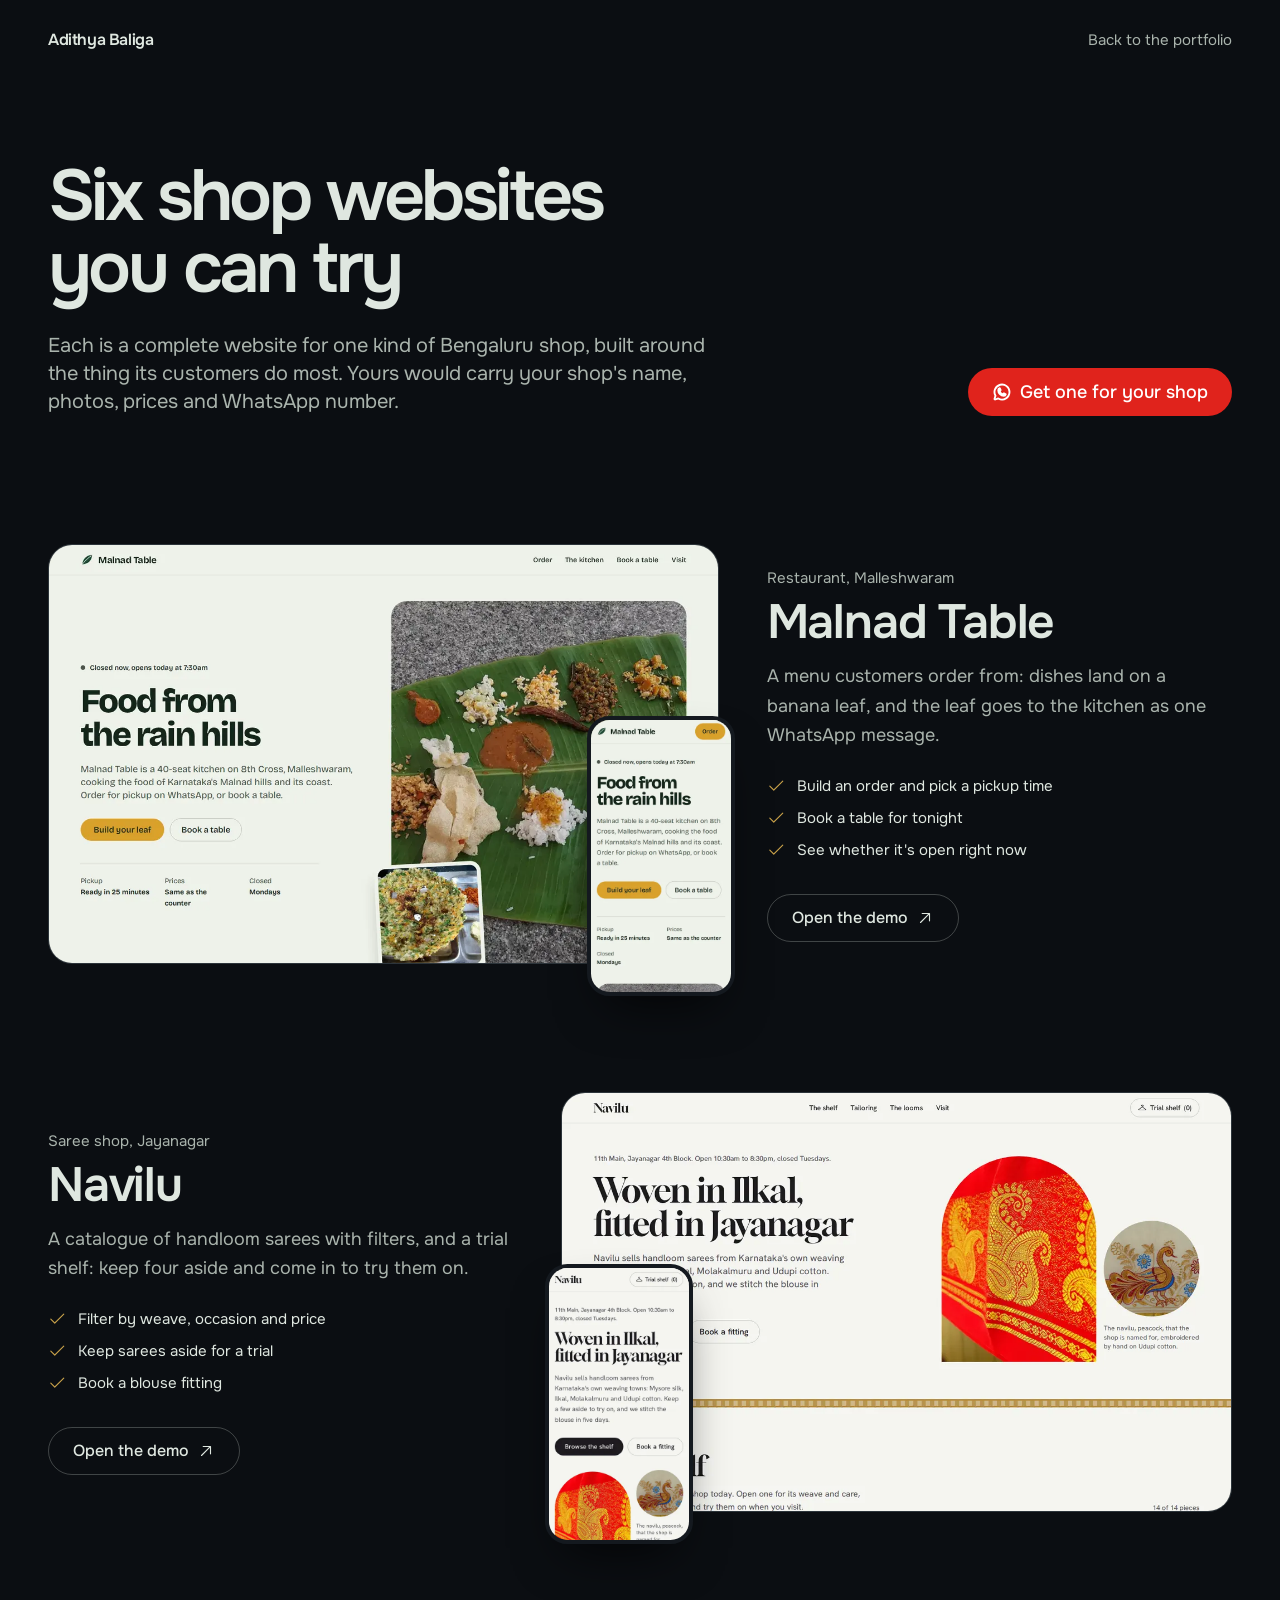
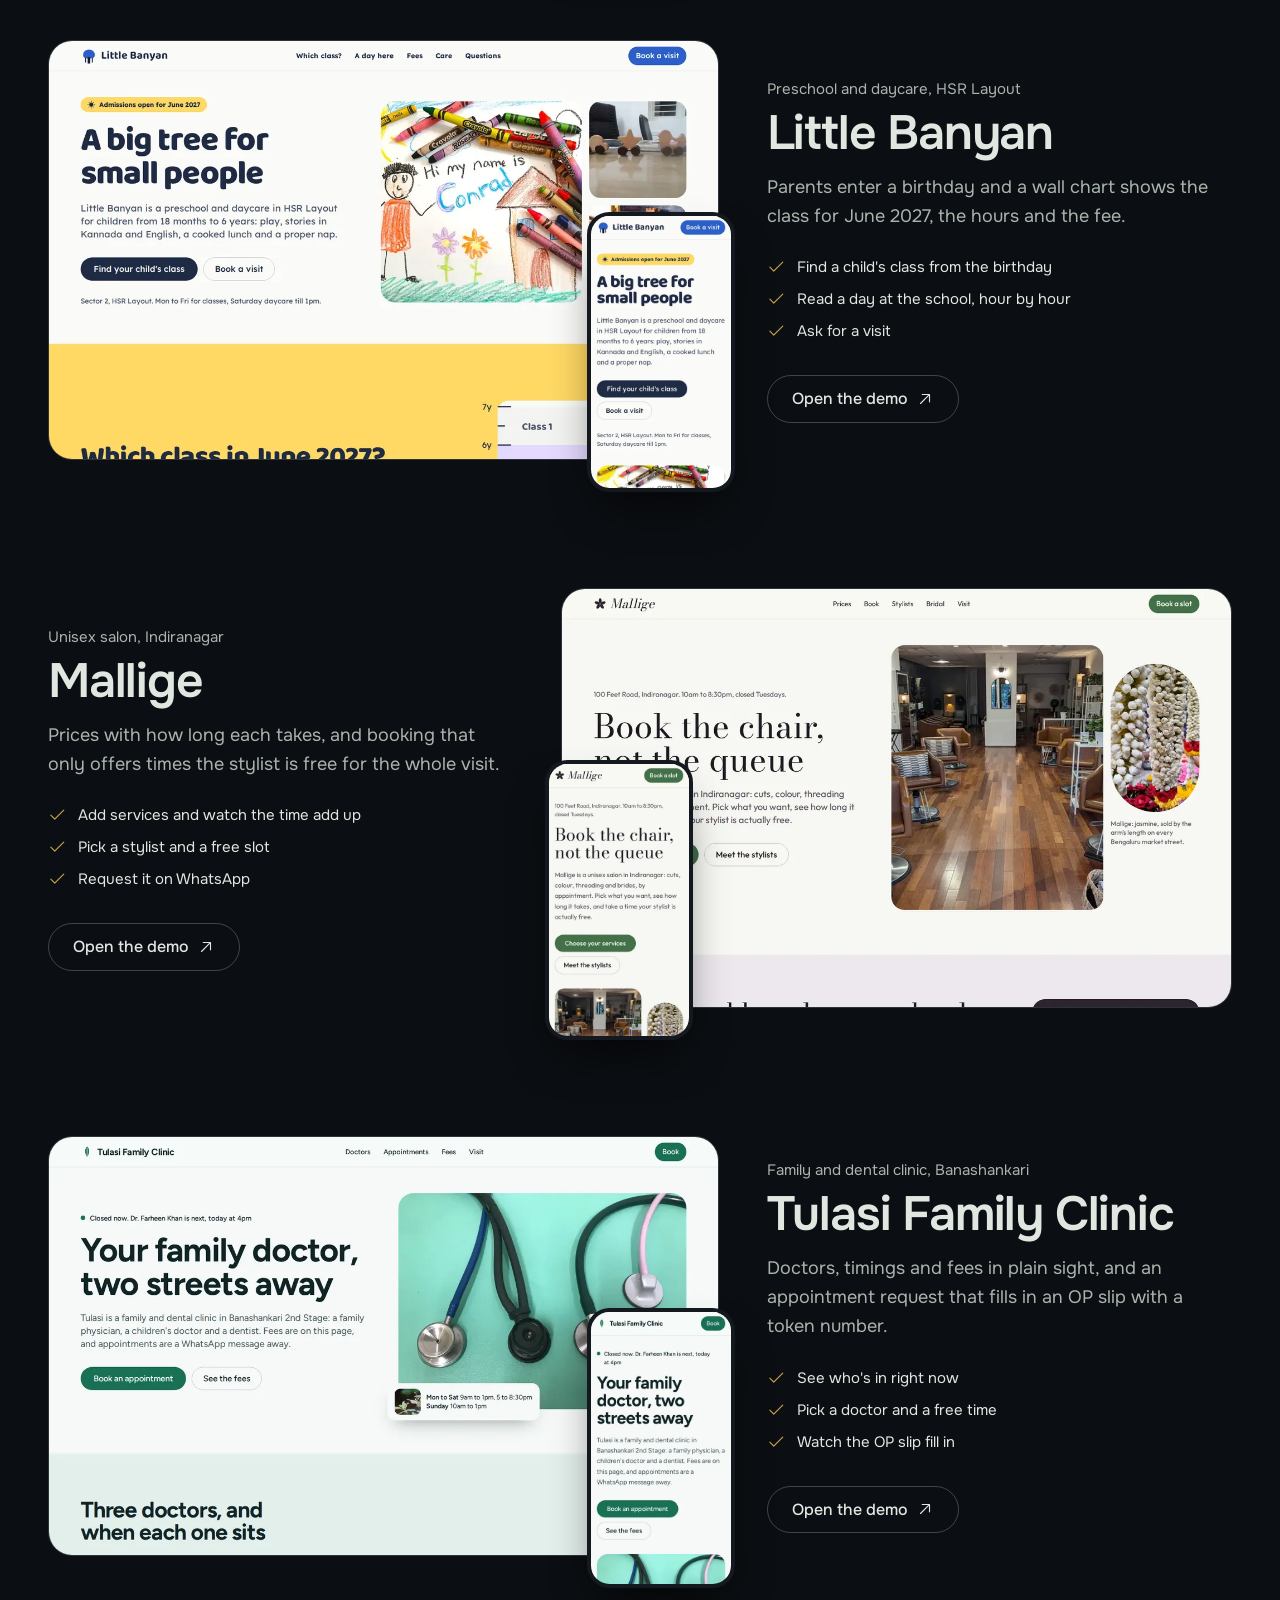
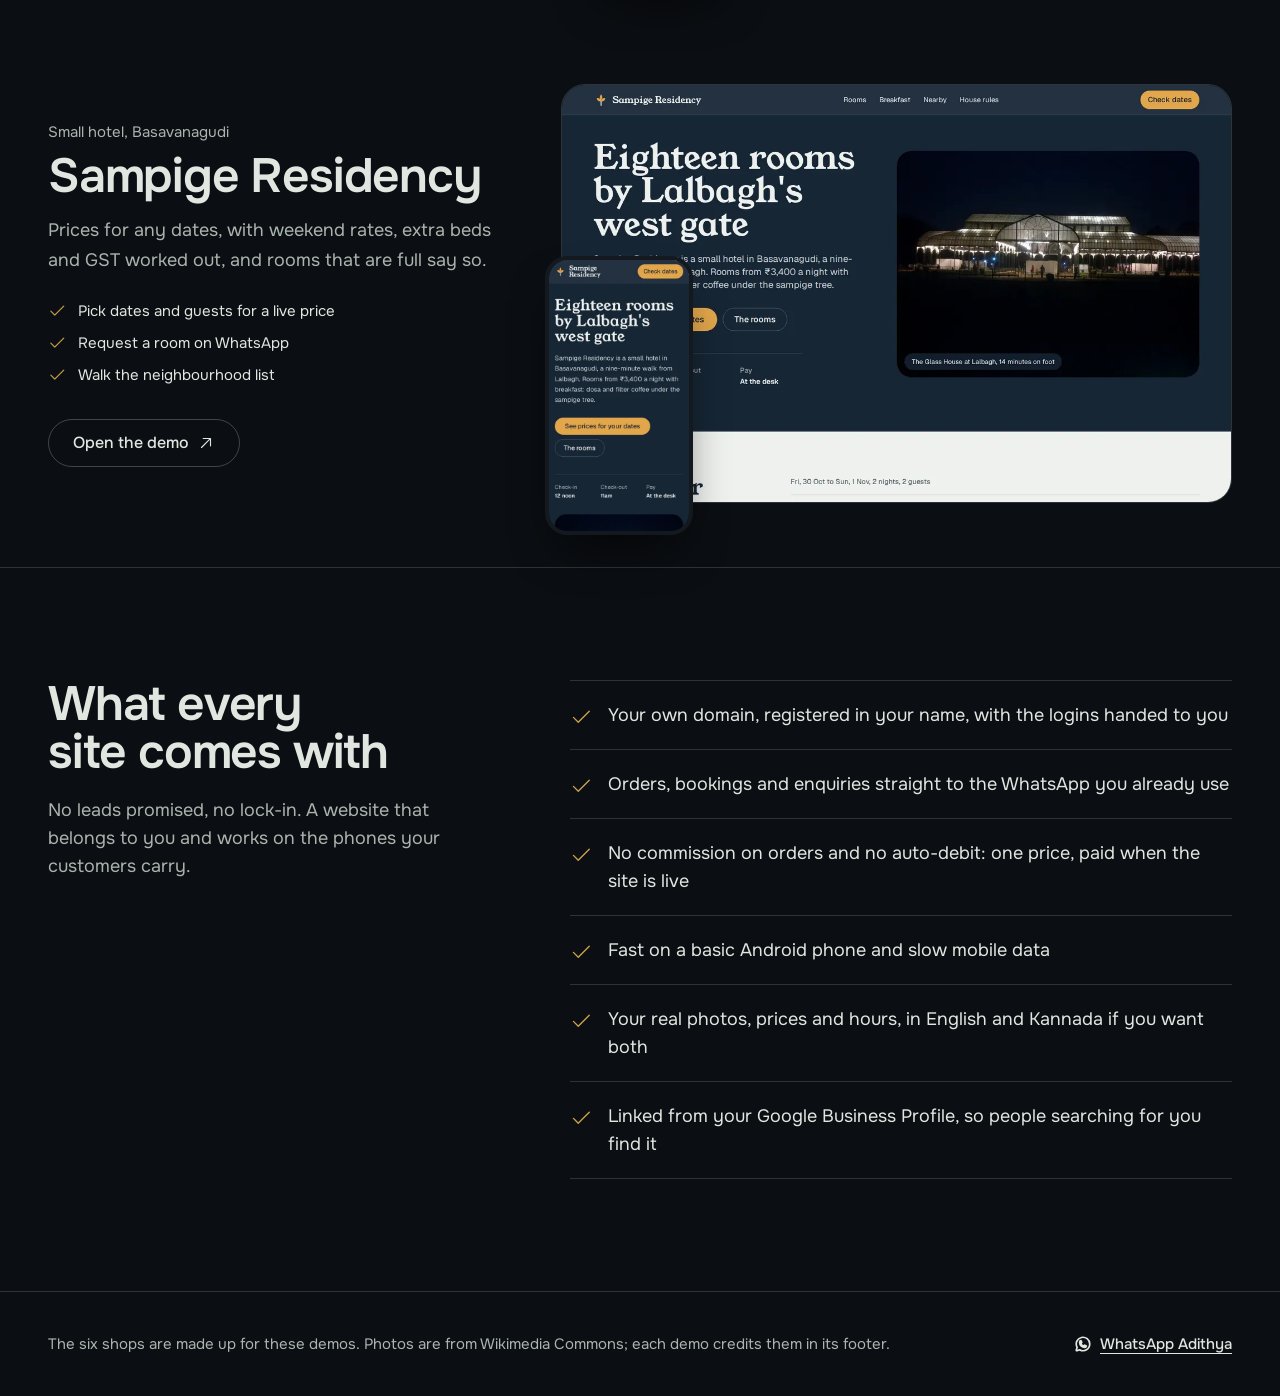
==== commit 9e5af12a: "A sixth demo website: Tulasi Family Clinic Co-Authored-By: Claude Opus 5.5 <noreply@anthropic.com>" ====
--- a/demos/index.html
+++ b/demos/index.html
@@ -4,12 +4,12 @@
     <meta charset="UTF-8" />
     <meta name="viewport" content="width=device-width, initial-scale=1.0" />
     <title>Demo shop websites, by Adithya Baliga</title>
-    <meta name="description" content="Five complete demo websites for Bengaluru shops: a restaurant, a saree shop, a preschool, a salon and a hotel. Try them like a customer would." />
+    <meta name="description" content="Six complete demo websites for Bengaluru shops: a restaurant, a saree shop, a preschool, a salon, a clinic and a hotel. Try them like a customer would." />
     <meta name="theme-color" content="#0b0e12" />
     <link rel="icon" href="data:image/svg+xml,%3Csvg xmlns='http://www.w3.org/2000/svg' viewBox='0 0 32 32'%3E%3Crect width='32' height='32' rx='8' fill='%230b0e12'/%3E%3Ccircle cx='16' cy='17' r='7' fill='%23e0231c'/%3E%3C/svg%3E" />
-    <script type="module" crossorigin src="/demos/assets/hub-BIHEvPID.js"></script>
-    <link rel="modulepreload" crossorigin href="/demos/assets/ui-CCiLFSue.js">
-    <link rel="stylesheet" crossorigin href="/demos/assets/ui-lLcqT8uG.css">
+    <script type="module" crossorigin src="/demos/assets/hub-taDDMQfm.js"></script>
+    <link rel="modulepreload" crossorigin href="/demos/assets/ui-Cj3AgGbP.js">
+    <link rel="stylesheet" crossorigin href="/demos/assets/ui-C4Tlx4Fp.css">
     <link rel="stylesheet" crossorigin href="/demos/assets/hub-D93KOEGs.css">
   </head>
   <body>
--- a/demos/assets/ui-C4Tlx4Fp.css
+++ b/demos/assets/ui-C4Tlx4Fp.css
@@ -0,0 +1 @@
+*,:before,:after{--tw-border-spacing-x: 0;--tw-border-spacing-y: 0;--tw-translate-x: 0;--tw-translate-y: 0;--tw-rotate: 0;--tw-skew-x: 0;--tw-skew-y: 0;--tw-scale-x: 1;--tw-scale-y: 1;--tw-pan-x: ;--tw-pan-y: ;--tw-pinch-zoom: ;--tw-scroll-snap-strictness: proximity;--tw-gradient-from-position: ;--tw-gradient-via-position: ;--tw-gradient-to-position: ;--tw-ordinal: ;--tw-slashed-zero: ;--tw-numeric-figure: ;--tw-numeric-spacing: ;--tw-numeric-fraction: ;--tw-ring-inset: ;--tw-ring-offset-width: 0px;--tw-ring-offset-color: #fff;--tw-ring-color: rgb(59 130 246 / .5);--tw-ring-offset-shadow: 0 0 #0000;--tw-ring-shadow: 0 0 #0000;--tw-shadow: 0 0 #0000;--tw-shadow-colored: 0 0 #0000;--tw-blur: ;--tw-brightness: ;--tw-contrast: ;--tw-grayscale: ;--tw-hue-rotate: ;--tw-invert: ;--tw-saturate: ;--tw-sepia: ;--tw-drop-shadow: ;--tw-backdrop-blur: ;--tw-backdrop-brightness: ;--tw-backdrop-contrast: ;--tw-backdrop-grayscale: ;--tw-backdrop-hue-rotate: ;--tw-backdrop-invert: ;--tw-backdrop-opacity: ;--tw-backdrop-saturate: ;--tw-backdrop-sepia: ;--tw-contain-size: ;--tw-contain-layout: ;--tw-contain-paint: ;--tw-contain-style: }::backdrop{--tw-border-spacing-x: 0;--tw-border-spacing-y: 0;--tw-translate-x: 0;--tw-translate-y: 0;--tw-rotate: 0;--tw-skew-x: 0;--tw-skew-y: 0;--tw-scale-x: 1;--tw-scale-y: 1;--tw-pan-x: ;--tw-pan-y: ;--tw-pinch-zoom: ;--tw-scroll-snap-strictness: proximity;--tw-gradient-from-position: ;--tw-gradient-via-position: ;--tw-gradient-to-position: ;--tw-ordinal: ;--tw-slashed-zero: ;--tw-numeric-figure: ;--tw-numeric-spacing: ;--tw-numeric-fraction: ;--tw-ring-inset: ;--tw-ring-offset-width: 0px;--tw-ring-offset-color: #fff;--tw-ring-color: rgb(59 130 246 / .5);--tw-ring-offset-shadow: 0 0 #0000;--tw-ring-shadow: 0 0 #0000;--tw-shadow: 0 0 #0000;--tw-shadow-colored: 0 0 #0000;--tw-blur: ;--tw-brightness: ;--tw-contrast: ;--tw-grayscale: ;--tw-hue-rotate: ;--tw-invert: ;--tw-saturate: ;--tw-sepia: ;--tw-drop-shadow: ;--tw-backdrop-blur: ;--tw-backdrop-brightness: ;--tw-backdrop-contrast: ;--tw-backdrop-grayscale: ;--tw-backdrop-hue-rotate: ;--tw-backdrop-invert: ;--tw-backdrop-opacity: ;--tw-backdrop-saturate: ;--tw-backdrop-sepia: ;--tw-contain-size: ;--tw-contain-layout: ;--tw-contain-paint: ;--tw-contain-style: }*,:before,:after{box-sizing:border-box;border-width:0;border-style:solid;border-color:#e5e7eb}:before,:after{--tw-content: ""}html,:host{line-height:1.5;-webkit-text-size-adjust:100%;-moz-tab-size:4;-o-tab-size:4;tab-size:4;font-family:ui-sans-serif,system-ui,sans-serif,"Apple Color Emoji","Segoe UI Emoji",Segoe UI Symbol,"Noto Color Emoji";font-feature-settings:normal;font-variation-settings:normal;-webkit-tap-highlight-color:transparent}body{margin:0;line-height:inherit}hr{height:0;color:inherit;border-top-width:1px}abbr:where([title]){-webkit-text-decoration:underline dotted;text-decoration:underline dotted}h1,h2,h3,h4,h5,h6{font-size:inherit;font-weight:inherit}a{color:inherit;text-decoration:inherit}b,strong{font-weight:bolder}code,kbd,samp,pre{font-family:ui-monospace,SFMono-Regular,Menlo,Monaco,Consolas,Liberation Mono,Courier New,monospace;font-feature-settings:normal;font-variation-settings:normal;font-size:1em}small{font-size:80%}sub,sup{font-size:75%;line-height:0;position:relative;vertical-align:baseline}sub{bottom:-.25em}sup{top:-.5em}table{text-indent:0;border-color:inherit;border-collapse:collapse}button,input,optgroup,select,textarea{font-family:inherit;font-feature-settings:inherit;font-variation-settings:inherit;font-size:100%;font-weight:inherit;line-height:inherit;letter-spacing:inherit;color:inherit;margin:0;padding:0}button,select{text-transform:none}button,input:where([type=button]),input:where([type=reset]),input:where([type=submit]){-webkit-appearance:button;background-color:transparent;background-image:none}:-moz-focusring{outline:auto}:-moz-ui-invalid{box-shadow:none}progress{vertical-align:baseline}::-webkit-inner-spin-button,::-webkit-outer-spin-button{height:auto}[type=search]{-webkit-appearance:textfield;outline-offset:-2px}::-webkit-search-decoration{-webkit-appearance:none}::-webkit-file-upload-button{-webkit-appearance:button;font:inherit}summary{display:list-item}blockquote,dl,dd,h1,h2,h3,h4,h5,h6,hr,figure,p,pre{margin:0}fieldset{margin:0;padding:0}legend{padding:0}ol,ul,menu{list-style:none;margin:0;padding:0}dialog{padding:0}textarea{resize:vertical}input::-moz-placeholder,textarea::-moz-placeholder{opacity:1;color:#9ca3af}input::placeholder,textarea::placeholder{opacity:1;color:#9ca3af}button,[role=button]{cursor:pointer}:disabled{cursor:default}img,svg,video,canvas,audio,iframe,embed,object{display:block;vertical-align:middle}img,video{max-width:100%;height:auto}[hidden]:where(:not([hidden=until-found])){display:none}html{-webkit-text-size-adjust:100%;scroll-behavior:smooth;scroll-padding-top:5rem}body{background:rgb(var(--ground));color:rgb(var(--ink));font-family:var(--font-body);font-size:1rem;line-height:1.6;-webkit-font-smoothing:antialiased;text-rendering:optimizeLegibility}h1,h2,h3{font-family:var(--font-display);text-wrap:balance}p{text-wrap:pretty}img{max-width:100%;height:auto}:focus-visible{outline:2px solid rgb(var(--focus, var(--ink)));outline-offset:3px;border-radius:4px}::-moz-selection{background:rgb(var(--accent) / .3)}::selection{background:rgb(var(--accent) / .3)}dialog::backdrop{background:rgb(var(--ink) / .55);-webkit-backdrop-filter:blur(3px);backdrop-filter:blur(3px)}@media (prefers-reduced-motion: reduce){html{scroll-behavior:auto}*,*:before,*:after{animation-duration:.01ms!important;animation-iteration-count:1!important;transition-duration:.01ms!important}}.grid{grid-template-columns:minmax(0,1fr)}.page{margin-left:auto;margin-right:auto;width:100%;max-width:1400px;padding-left:1rem;padding-right:1rem}@media (min-width: 768px){.page{padding-left:2rem;padding-right:2rem}}@media (min-width: 1024px){.page{padding-left:3rem;padding-right:3rem}}.btn{display:inline-flex;min-height:44px;align-items:center;justify-content:center;gap:.5rem;border-radius:9999px;padding:.625rem 1.25rem;font-weight:500;transition-property:transform,background-color,color,box-shadow;transition-timing-function:cubic-bezier(.4,0,.2,1);transition-duration:.3s}.btn:active{--tw-translate-y: 1px;--tw-scale-x: .98;--tw-scale-y: .98;transform:translate(var(--tw-translate-x),var(--tw-translate-y)) rotate(var(--tw-rotate)) skew(var(--tw-skew-x)) skewY(var(--tw-skew-y)) scaleX(var(--tw-scale-x)) scaleY(var(--tw-scale-y))}.btn:disabled{cursor:not-allowed;opacity:.5}.btn{transition-timing-function:cubic-bezier(.16,1,.3,1)}.btn-accent{display:inline-flex;min-height:44px;align-items:center;justify-content:center;gap:.5rem;border-radius:9999px;padding:.625rem 1.25rem;font-weight:500;transition-property:transform,background-color,color,box-shadow;transition-timing-function:cubic-bezier(.4,0,.2,1);transition-duration:.3s}.btn-accent:active{--tw-translate-y: 1px;--tw-scale-x: .98;--tw-scale-y: .98;transform:translate(var(--tw-translate-x),var(--tw-translate-y)) rotate(var(--tw-rotate)) skew(var(--tw-skew-x)) skewY(var(--tw-skew-y)) scaleX(var(--tw-scale-x)) scaleY(var(--tw-scale-y))}.btn-accent:disabled{cursor:not-allowed;opacity:.5}.btn-accent{transition-timing-function:cubic-bezier(.16,1,.3,1);--tw-bg-opacity: 1;background-color:rgb(var(--accent) / var(--tw-bg-opacity, 1));--tw-text-opacity: 1;color:rgb(var(--on-accent) / var(--tw-text-opacity, 1))}.btn-accent:hover{--tw-brightness: brightness(1.06);filter:var(--tw-blur) var(--tw-brightness) var(--tw-contrast) var(--tw-grayscale) var(--tw-hue-rotate) var(--tw-invert) var(--tw-saturate) var(--tw-sepia) var(--tw-drop-shadow)}.btn-ink{display:inline-flex;min-height:44px;align-items:center;justify-content:center;gap:.5rem;border-radius:9999px;padding:.625rem 1.25rem;font-weight:500;transition-property:transform,background-color,color,box-shadow;transition-timing-function:cubic-bezier(.4,0,.2,1);transition-duration:.3s}.btn-ink:active{--tw-translate-y: 1px;--tw-scale-x: .98;--tw-scale-y: .98;transform:translate(var(--tw-translate-x),var(--tw-translate-y)) rotate(var(--tw-rotate)) skew(var(--tw-skew-x)) skewY(var(--tw-skew-y)) scaleX(var(--tw-scale-x)) scaleY(var(--tw-scale-y))}.btn-ink:disabled{cursor:not-allowed;opacity:.5}.btn-ink{transition-timing-function:cubic-bezier(.16,1,.3,1);--tw-bg-opacity: 1;background-color:rgb(var(--ink) / var(--tw-bg-opacity, 1));--tw-text-opacity: 1;color:rgb(var(--ground) / var(--tw-text-opacity, 1))}.btn-ink:hover{background-color:rgb(var(--ink) / .9)}.btn-line{display:inline-flex;min-height:44px;align-items:center;justify-content:center;gap:.5rem;border-radius:9999px;padding:.625rem 1.25rem;font-weight:500;transition-property:transform,background-color,color,box-shadow;transition-timing-function:cubic-bezier(.4,0,.2,1);transition-duration:.3s}.btn-line:active{--tw-translate-y: 1px;--tw-scale-x: .98;--tw-scale-y: .98;transform:translate(var(--tw-translate-x),var(--tw-translate-y)) rotate(var(--tw-rotate)) skew(var(--tw-skew-x)) skewY(var(--tw-skew-y)) scaleX(var(--tw-scale-x)) scaleY(var(--tw-scale-y))}.btn-line:disabled{cursor:not-allowed;opacity:.5}.btn-line{transition-timing-function:cubic-bezier(.16,1,.3,1);border-width:1px;border-color:rgb(var(--ink) / .25);--tw-text-opacity: 1;color:rgb(var(--ink) / var(--tw-text-opacity, 1))}.btn-line:hover{border-color:rgb(var(--ink) / .6);background-color:rgb(var(--ink) / .04)}.input{min-height:44px;width:100%;border-radius:.75rem;border-width:1px;--tw-border-opacity: 1;border-color:rgb(var(--line) / var(--tw-border-opacity, 1));--tw-bg-opacity: 1;background-color:rgb(var(--ground) / var(--tw-bg-opacity, 1));padding:.625rem .875rem;font-size:1rem;line-height:1.5rem;--tw-text-opacity: 1;color:rgb(var(--ink) / var(--tw-text-opacity, 1));transition-property:color,background-color,border-color,text-decoration-color,fill,stroke;transition-timing-function:cubic-bezier(.4,0,.2,1);transition-duration:.15s}.input::-moz-placeholder{color:rgb(var(--soft) / .8)}.input::placeholder{color:rgb(var(--soft) / .8)}.input:focus{border-color:rgb(var(--ink) / .5);outline:2px solid transparent;outline-offset:2px}.input:focus-visible{outline-width:2px}.input[aria-invalid=true]{--tw-border-opacity: 1;border-color:rgb(var(--bad) / var(--tw-border-opacity, 1))}.skeleton{position:relative;overflow:hidden;border-radius:.75rem;background-color:rgb(var(--ink) / .07)}.skeleton:after{content:"";position:absolute;top:0;right:0;bottom:0;left:0;transform:translate(-100%);background:linear-gradient(90deg,transparent,rgb(var(--ground) / .55),transparent);animation:shimmer 1.4s infinite}@keyframes shimmer{to{transform:translate(100%)}}.pulse-dot{position:relative}.pulse-dot:after{content:"";position:absolute;top:-4px;right:-4px;bottom:-4px;left:-4px;border-radius:9999px;background:currentColor;opacity:.35;animation:pulse-ring 2.2s cubic-bezier(.16,1,.3,1) infinite}@keyframes pulse-ring{0%{transform:scale(.6);opacity:.45}to{transform:scale(1.8);opacity:0}}.sr-only{position:absolute;width:1px;height:1px;padding:0;margin:-1px;overflow:hidden;clip:rect(0,0,0,0);white-space:nowrap;border-width:0}.pointer-events-none{pointer-events:none}.pointer-events-auto{pointer-events:auto}.fixed{position:fixed}.absolute{position:absolute}.relative{position:relative}.sticky{position:sticky}.inset-0{top:0;right:0;bottom:0;left:0}.inset-x-0{left:0;right:0}.-bottom-6{bottom:-1.5rem}.-bottom-8{bottom:-2rem}.-left-4{left:-1rem}.-left-\[2\.6rem\]{left:-2.6rem}.-right-4{right:-1rem}.bottom-0{bottom:0}.bottom-4{bottom:1rem}.left-1{left:.25rem}.left-3\.5{left:.875rem}.left-4{left:1rem}.left-6{left:1.5rem}.right-4{right:1rem}.top-0{top:0}.top-1{top:.25rem}.top-1\/2{top:50%}.top-4{top:1rem}.z-20{z-index:20}.z-30{z-index:30}.z-40{z-index:40}.col-span-2{grid-column:span 2 / span 2}.col-span-3{grid-column:span 3 / span 3}.col-span-6{grid-column:span 6 / span 6}.row-span-2{grid-row:span 2 / span 2}.m-auto{margin:auto}.-mx-1{margin-left:-.25rem;margin-right:-.25rem}.-mx-4{margin-left:-1rem;margin-right:-1rem}.mx-auto{margin-left:auto;margin-right:auto}.-mr-2{margin-right:-.5rem}.-mt-1{margin-top:-.25rem}.ml-2{margin-left:.5rem}.ml-auto{margin-left:auto}.mt-0\.5{margin-top:.125rem}.mt-1{margin-top:.25rem}.mt-1\.5{margin-top:.375rem}.mt-10{margin-top:2.5rem}.mt-12{margin-top:3rem}.mt-14{margin-top:3.5rem}.mt-16{margin-top:4rem}.mt-2{margin-top:.5rem}.mt-3{margin-top:.75rem}.mt-4{margin-top:1rem}.mt-5{margin-top:1.25rem}.mt-6{margin-top:1.5rem}.mt-7{margin-top:1.75rem}.mt-8{margin-top:2rem}.mt-9{margin-top:2.25rem}.block{display:block}.flex{display:flex}.inline-flex{display:inline-flex}.table{display:table}.grid{display:grid}.hidden{display:none}.aspect-\[16\/10\]{aspect-ratio:16/10}.aspect-\[16\/9\]{aspect-ratio:16/9}.aspect-\[3\/2\]{aspect-ratio:3/2}.aspect-\[3\/4\]{aspect-ratio:3/4}.aspect-\[3\/5\]{aspect-ratio:3/5}.aspect-\[4\/3\]{aspect-ratio:4/3}.aspect-\[4\/5\]{aspect-ratio:4/5}.aspect-\[5\/4\]{aspect-ratio:5/4}.aspect-square{aspect-ratio:1 / 1}.h-10{height:2.5rem}.h-11{height:2.75rem}.h-12{height:3rem}.h-14{height:3.5rem}.h-16{height:4rem}.h-2\.5{height:.625rem}.h-20{height:5rem}.h-32{height:8rem}.h-4{height:1rem}.h-40{height:10rem}.h-5{height:1.25rem}.h-6{height:1.5rem}.h-7{height:1.75rem}.h-8{height:2rem}.h-9{height:2.25rem}.h-full{height:100%}.max-h-\[calc\(100dvh-2rem\)\]{max-height:calc(100dvh - 2rem)}.min-h-0{min-height:0px}.min-h-\[100dvh\]{min-height:100dvh}.min-h-\[300px\]{min-height:300px}.min-h-\[40px\]{min-height:40px}.min-h-\[56px\]{min-height:56px}.min-h-\[64px\]{min-height:64px}.min-h-\[9rem\]{min-height:9rem}.w-1\/2{width:50%}.w-1\/3{width:33.333333%}.w-10{width:2.5rem}.w-11{width:2.75rem}.w-12{width:3rem}.w-14{width:3.5rem}.w-16{width:4rem}.w-2\.5{width:.625rem}.w-2\/5{width:40%}.w-20{width:5rem}.w-24{width:6rem}.w-28{width:7rem}.w-3\/4{width:75%}.w-4{width:1rem}.w-4\/5{width:80%}.w-5{width:1.25rem}.w-6{width:1.5rem}.w-7{width:1.75rem}.w-8{width:2rem}.w-9{width:2.25rem}.w-\[22\%\]{width:22%}.w-\[42\%\]{width:42%}.w-\[min\(34rem\,calc\(100vw-2rem\)\)\]{width:min(34rem,calc(100vw - 2rem))}.w-\[min\(60rem\,calc\(100vw-2rem\)\)\]{width:min(60rem,calc(100vw - 2rem))}.w-full{width:100%}.min-w-0{min-width:0px}.min-w-\[640px\]{min-width:640px}.max-w-\[14ch\]{max-width:14ch}.max-w-\[16ch\]{max-width:16ch}.max-w-\[18ch\]{max-width:18ch}.max-w-\[20ch\]{max-width:20ch}.max-w-\[22ch\]{max-width:22ch}.max-w-\[230px\]{max-width:230px}.max-w-\[40ch\]{max-width:40ch}.max-w-\[420px\]{max-width:420px}.max-w-\[42ch\]{max-width:42ch}.max-w-\[44ch\]{max-width:44ch}.max-w-\[46ch\]{max-width:46ch}.max-w-\[48ch\]{max-width:48ch}.max-w-\[50ch\]{max-width:50ch}.max-w-\[52ch\]{max-width:52ch}.max-w-\[54ch\]{max-width:54ch}.max-w-\[56ch\]{max-width:56ch}.max-w-\[58ch\]{max-width:58ch}.max-w-\[60ch\]{max-width:60ch}.max-w-\[62ch\]{max-width:62ch}.max-w-\[64ch\]{max-width:64ch}.max-w-\[92\%\]{max-width:92%}.max-w-lg{max-width:32rem}.max-w-md{max-width:28rem}.max-w-sm{max-width:24rem}.flex-1{flex:1 1 0%}.shrink-0{flex-shrink:0}.origin-center{transform-origin:center}.-translate-y-1\/2{--tw-translate-y: -50%;transform:translate(var(--tw-translate-x),var(--tw-translate-y)) rotate(var(--tw-rotate)) skew(var(--tw-skew-x)) skewY(var(--tw-skew-y)) scaleX(var(--tw-scale-x)) scaleY(var(--tw-scale-y))}.rotate-\[-3deg\]{--tw-rotate: -3deg;transform:translate(var(--tw-translate-x),var(--tw-translate-y)) rotate(var(--tw-rotate)) skew(var(--tw-skew-x)) skewY(var(--tw-skew-y)) scaleX(var(--tw-scale-x)) scaleY(var(--tw-scale-y))}.rotate-\[1\.5deg\]{--tw-rotate: 1.5deg;transform:translate(var(--tw-translate-x),var(--tw-translate-y)) rotate(var(--tw-rotate)) skew(var(--tw-skew-x)) skewY(var(--tw-skew-y)) scaleX(var(--tw-scale-x)) scaleY(var(--tw-scale-y))}.transform{transform:translate(var(--tw-translate-x),var(--tw-translate-y)) rotate(var(--tw-rotate)) skew(var(--tw-skew-x)) skewY(var(--tw-skew-y)) scaleX(var(--tw-scale-x)) scaleY(var(--tw-scale-y))}@keyframes ping{75%,to{transform:scale(2);opacity:0}}.animate-ping{animation:ping 1s cubic-bezier(0,0,.2,1) infinite}.cursor-pointer{cursor:pointer}.resize-y{resize:vertical}.list-none{list-style-type:none}.grid-flow-dense{grid-auto-flow:dense}.grid-cols-2{grid-template-columns:repeat(2,minmax(0,1fr))}.grid-cols-3{grid-template-columns:repeat(3,minmax(0,1fr))}.grid-cols-6{grid-template-columns:repeat(6,minmax(0,1fr))}.grid-cols-7{grid-template-columns:repeat(7,minmax(0,1fr))}.grid-cols-\[1fr_0\.42fr\]{grid-template-columns:1fr .42fr}.grid-cols-\[1fr_0\.62fr\]{grid-template-columns:1fr .62fr}.grid-cols-\[1fr_auto\]{grid-template-columns:1fr auto}.grid-cols-\[6\.5rem_1fr\]{grid-template-columns:6.5rem 1fr}.grid-cols-\[7rem_1fr\]{grid-template-columns:7rem 1fr}.grid-cols-\[80px_minmax\(0\,1fr\)\]{grid-template-columns:80px minmax(0,1fr)}.grid-cols-\[8rem_1fr\]{grid-template-columns:8rem 1fr}.grid-cols-\[96px_1fr_auto\]{grid-template-columns:96px 1fr auto}.grid-cols-\[auto_1fr\]{grid-template-columns:auto 1fr}.grid-cols-\[minmax\(0\,1fr\)_auto\]{grid-template-columns:minmax(0,1fr) auto}.grid-rows-\[auto_auto\]{grid-template-rows:auto auto}.flex-col{flex-direction:column}.flex-wrap{flex-wrap:wrap}.place-items-center{place-items:center}.items-start{align-items:flex-start}.items-end{align-items:flex-end}.items-center{align-items:center}.items-baseline{align-items:baseline}.justify-center{justify-content:center}.justify-between{justify-content:space-between}.gap-0{gap:0px}.gap-0\.5{gap:.125rem}.gap-1{gap:.25rem}.gap-1\.5{gap:.375rem}.gap-10{gap:2.5rem}.gap-12{gap:3rem}.gap-2{gap:.5rem}.gap-2\.5{gap:.625rem}.gap-3{gap:.75rem}.gap-4{gap:1rem}.gap-5{gap:1.25rem}.gap-6{gap:1.5rem}.gap-7{gap:1.75rem}.gap-8{gap:2rem}.gap-x-10{-moz-column-gap:2.5rem;column-gap:2.5rem}.gap-x-16{-moz-column-gap:4rem;column-gap:4rem}.gap-x-2\.5{-moz-column-gap:.625rem;column-gap:.625rem}.gap-x-4{-moz-column-gap:1rem;column-gap:1rem}.gap-x-5{-moz-column-gap:1.25rem;column-gap:1.25rem}.gap-x-6{-moz-column-gap:1.5rem;column-gap:1.5rem}.gap-x-8{-moz-column-gap:2rem;column-gap:2rem}.gap-y-1{row-gap:.25rem}.gap-y-1\.5{row-gap:.375rem}.gap-y-10{row-gap:2.5rem}.gap-y-14{row-gap:3.5rem}.gap-y-2{row-gap:.5rem}.gap-y-3{row-gap:.75rem}.gap-y-5{row-gap:1.25rem}.gap-y-8{row-gap:2rem}.space-y-1\.5>:not([hidden])~:not([hidden]){--tw-space-y-reverse: 0;margin-top:calc(.375rem * calc(1 - var(--tw-space-y-reverse)));margin-bottom:calc(.375rem * var(--tw-space-y-reverse))}.space-y-2>:not([hidden])~:not([hidden]){--tw-space-y-reverse: 0;margin-top:calc(.5rem * calc(1 - var(--tw-space-y-reverse)));margin-bottom:calc(.5rem * var(--tw-space-y-reverse))}.space-y-2\.5>:not([hidden])~:not([hidden]){--tw-space-y-reverse: 0;margin-top:calc(.625rem * calc(1 - var(--tw-space-y-reverse)));margin-bottom:calc(.625rem * var(--tw-space-y-reverse))}.space-y-24>:not([hidden])~:not([hidden]){--tw-space-y-reverse: 0;margin-top:calc(6rem * calc(1 - var(--tw-space-y-reverse)));margin-bottom:calc(6rem * var(--tw-space-y-reverse))}.space-y-3>:not([hidden])~:not([hidden]){--tw-space-y-reverse: 0;margin-top:calc(.75rem * calc(1 - var(--tw-space-y-reverse)));margin-bottom:calc(.75rem * var(--tw-space-y-reverse))}.space-y-4>:not([hidden])~:not([hidden]){--tw-space-y-reverse: 0;margin-top:calc(1rem * calc(1 - var(--tw-space-y-reverse)));margin-bottom:calc(1rem * var(--tw-space-y-reverse))}.space-y-5>:not([hidden])~:not([hidden]){--tw-space-y-reverse: 0;margin-top:calc(1.25rem * calc(1 - var(--tw-space-y-reverse)));margin-bottom:calc(1.25rem * var(--tw-space-y-reverse))}.space-y-6>:not([hidden])~:not([hidden]){--tw-space-y-reverse: 0;margin-top:calc(1.5rem * calc(1 - var(--tw-space-y-reverse)));margin-bottom:calc(1.5rem * var(--tw-space-y-reverse))}.space-y-8>:not([hidden])~:not([hidden]){--tw-space-y-reverse: 0;margin-top:calc(2rem * calc(1 - var(--tw-space-y-reverse)));margin-bottom:calc(2rem * var(--tw-space-y-reverse))}.divide-y>:not([hidden])~:not([hidden]){--tw-divide-y-reverse: 0;border-top-width:calc(1px * calc(1 - var(--tw-divide-y-reverse)));border-bottom-width:calc(1px * var(--tw-divide-y-reverse))}.divide-line>:not([hidden])~:not([hidden]){--tw-divide-opacity: 1;border-color:rgb(var(--line) / var(--tw-divide-opacity, 1))}.divide-on-field\/15>:not([hidden])~:not([hidden]){border-color:rgb(var(--on-field) / .15)}.divide-on-field\/20>:not([hidden])~:not([hidden]){border-color:rgb(var(--on-field) / .2)}.self-start{align-self:flex-start}.self-end{align-self:flex-end}.overflow-hidden{overflow:hidden}.overflow-x-auto{overflow-x:auto}.overflow-y-auto{overflow-y:auto}.whitespace-nowrap{white-space:nowrap}.whitespace-pre-wrap{white-space:pre-wrap}.break-words{overflow-wrap:break-word}.rounded-2xl{border-radius:1rem}.rounded-3xl{border-radius:1.5rem}.rounded-\[0\.5rem\]{border-radius:.5rem}.rounded-\[1\.25rem\]{border-radius:1.25rem}.rounded-\[1\.4rem\]{border-radius:1.4rem}.rounded-\[1\.5rem\]{border-radius:1.5rem}.rounded-\[1\.75rem\]{border-radius:1.75rem}.rounded-\[1rem\]{border-radius:1rem}.rounded-\[2rem\]{border-radius:2rem}.rounded-full{border-radius:9999px}.rounded-lg{border-radius:.5rem}.rounded-xl{border-radius:.75rem}.rounded-b-2xl{border-bottom-right-radius:1rem;border-bottom-left-radius:1rem}.rounded-t-full{border-top-left-radius:9999px;border-top-right-radius:9999px}.rounded-tr-sm{border-top-right-radius:.125rem}.border{border-width:1px}.border-4{border-width:4px}.border-y{border-top-width:1px;border-bottom-width:1px}.border-b{border-bottom-width:1px}.border-l-\[3px\]{border-left-width:3px}.border-t{border-top-width:1px}.border-dashed{border-style:dashed}.border-accent\/40{border-color:rgb(var(--accent) / .4)}.border-bad\/30{border-color:rgb(var(--bad) / .3)}.border-bad\/40{border-color:rgb(var(--bad) / .4)}.border-field{--tw-border-opacity: 1;border-color:rgb(var(--field) / var(--tw-border-opacity, 1))}.border-ground\/10{border-color:rgb(var(--ground) / .1)}.border-ink\/20{border-color:rgb(var(--ink) / .2)}.border-ink\/25{border-color:rgb(var(--ink) / .25)}.border-ink\/30{border-color:rgb(var(--ink) / .3)}.border-line{--tw-border-opacity: 1;border-color:rgb(var(--line) / var(--tw-border-opacity, 1))}.border-line\/70{border-color:rgb(var(--line) / .7)}.border-line\/80{border-color:rgb(var(--line) / .8)}.border-on-field\/10{border-color:rgb(var(--on-field) / .1)}.border-on-field\/15{border-color:rgb(var(--on-field) / .15)}.border-on-field\/20{border-color:rgb(var(--on-field) / .2)}.border-on-field\/25{border-color:rgb(var(--on-field) / .25)}.border-on-field\/30{border-color:rgb(var(--on-field) / .3)}.bg-\[\#2f7d32\]{--tw-bg-opacity: 1;background-color:rgb(47 125 50 / var(--tw-bg-opacity, 1))}.bg-\[\#d8f5c8\]{--tw-bg-opacity: 1;background-color:rgb(216 245 200 / var(--tw-bg-opacity, 1))}.bg-\[\#e9e4da\]{--tw-bg-opacity: 1;background-color:rgb(233 228 218 / var(--tw-bg-opacity, 1))}.bg-accent{--tw-bg-opacity: 1;background-color:rgb(var(--accent) / var(--tw-bg-opacity, 1))}.bg-bad\/\[0\.05\]{background-color:rgb(var(--bad) / .05)}.bg-bad\/\[0\.06\]{background-color:rgb(var(--bad) / .06)}.bg-field{--tw-bg-opacity: 1;background-color:rgb(var(--field) / var(--tw-bg-opacity, 1))}.bg-field\/80{background-color:rgb(var(--field) / .8)}.bg-field\/95{background-color:rgb(var(--field) / .95)}.bg-ground{--tw-bg-opacity: 1;background-color:rgb(var(--ground) / var(--tw-bg-opacity, 1))}.bg-ground\/60{background-color:rgb(var(--ground) / .6)}.bg-ground\/85{background-color:rgb(var(--ground) / .85)}.bg-ground\/90{background-color:rgb(var(--ground) / .9)}.bg-ground\/95{background-color:rgb(var(--ground) / .95)}.bg-ink{--tw-bg-opacity: 1;background-color:rgb(var(--ink) / var(--tw-bg-opacity, 1))}.bg-line{--tw-bg-opacity: 1;background-color:rgb(var(--line) / var(--tw-bg-opacity, 1))}.bg-on-field\/10{background-color:rgb(var(--on-field) / .1)}.bg-soft{--tw-bg-opacity: 1;background-color:rgb(var(--soft) / var(--tw-bg-opacity, 1))}.bg-tint{--tw-bg-opacity: 1;background-color:rgb(var(--tint) / var(--tw-bg-opacity, 1))}.object-cover{-o-object-fit:cover;object-fit:cover}.object-\[50\%_20\%\]{-o-object-position:50% 20%;object-position:50% 20%}.p-0{padding:0}.p-2{padding:.5rem}.p-4{padding:1rem}.p-5{padding:1.25rem}.p-6{padding:1.5rem}.p-8{padding:2rem}.px-1{padding-left:.25rem;padding-right:.25rem}.px-1\.5{padding-left:.375rem;padding-right:.375rem}.px-2{padding-left:.5rem;padding-right:.5rem}.px-3{padding-left:.75rem;padding-right:.75rem}.px-3\.5{padding-left:.875rem;padding-right:.875rem}.px-4{padding-left:1rem;padding-right:1rem}.px-5{padding-left:1.25rem;padding-right:1.25rem}.px-6{padding-left:1.5rem;padding-right:1.5rem}.px-7{padding-left:1.75rem;padding-right:1.75rem}.py-0\.5{padding-top:.125rem;padding-bottom:.125rem}.py-1{padding-top:.25rem;padding-bottom:.25rem}.py-1\.5{padding-top:.375rem;padding-bottom:.375rem}.py-10{padding-top:2.5rem;padding-bottom:2.5rem}.py-12{padding-top:3rem;padding-bottom:3rem}.py-14{padding-top:3.5rem;padding-bottom:3.5rem}.py-16{padding-top:4rem;padding-bottom:4rem}.py-2{padding-top:.5rem;padding-bottom:.5rem}.py-2\.5{padding-top:.625rem;padding-bottom:.625rem}.py-20{padding-top:5rem;padding-bottom:5rem}.py-3{padding-top:.75rem;padding-bottom:.75rem}.py-4{padding-top:1rem;padding-bottom:1rem}.py-5{padding-top:1.25rem;padding-bottom:1.25rem}.py-6{padding-top:1.5rem;padding-bottom:1.5rem}.py-7{padding-top:1.75rem;padding-bottom:1.75rem}.py-8{padding-top:2rem;padding-bottom:2rem}.pb-1{padding-bottom:.25rem}.pb-16{padding-bottom:4rem}.pb-2{padding-bottom:.5rem}.pb-20{padding-bottom:5rem}.pb-24{padding-bottom:6rem}.pb-4{padding-bottom:1rem}.pb-5{padding-bottom:1.25rem}.pb-6{padding-bottom:1.5rem}.pb-7{padding-bottom:1.75rem}.pb-9{padding-bottom:2.25rem}.pl-10{padding-left:2.5rem}.pl-14{padding-left:3.5rem}.pl-3{padding-left:.75rem}.pl-3\.5{padding-left:.875rem}.pl-7{padding-left:1.75rem}.pl-8{padding-left:2rem}.pr-1{padding-right:.25rem}.pr-12{padding-right:3rem}.pr-8{padding-right:2rem}.pt-10{padding-top:2.5rem}.pt-2{padding-top:.5rem}.pt-4{padding-top:1rem}.pt-5{padding-top:1.25rem}.pt-6{padding-top:1.5rem}.text-left{text-align:left}.text-center{text-align:center}.text-right{text-align:right}.font-\[inherit\]{font-family:inherit}.font-body{font-family:var(--font-body)}.font-display{font-family:var(--font-display)}.font-mono{font-family:ui-monospace,SFMono-Regular,Menlo,Monaco,Consolas,Liberation Mono,Courier New,monospace}.text-2xl{font-size:1.5rem;line-height:2rem}.text-3xl{font-size:1.875rem;line-height:2.25rem}.text-4xl{font-size:2.25rem;line-height:2.5rem}.text-5xl{font-size:3rem;line-height:1}.text-6xl{font-size:3.75rem;line-height:1}.text-\[1\.7rem\]{font-size:1.7rem}.text-\[14px\]{font-size:14px}.text-\[15px\]{font-size:15px}.text-\[16px\]{font-size:16px}.text-\[17px\]{font-size:17px}.text-\[2\.6rem\]{font-size:2.6rem}.text-\[2\.9rem\]{font-size:2.9rem}.text-lg{font-size:1.125rem;line-height:1.75rem}.text-sm{font-size:.875rem;line-height:1.25rem}.text-xl{font-size:1.25rem;line-height:1.75rem}.text-xs{font-size:.75rem;line-height:1rem}.font-bold{font-weight:700}.font-extrabold{font-weight:800}.font-medium{font-weight:500}.font-normal{font-weight:400}.font-semibold{font-weight:600}.italic{font-style:italic}.tabular-nums{--tw-numeric-spacing: tabular-nums;font-variant-numeric:var(--tw-ordinal) var(--tw-slashed-zero) var(--tw-numeric-figure) var(--tw-numeric-spacing) var(--tw-numeric-fraction)}.leading-\[0\.95\]{line-height:.95}.leading-\[0\.98\]{line-height:.98}.leading-\[1\.02\]{line-height:1.02}.leading-\[1\.05\]{line-height:1.05}.leading-none{line-height:1}.leading-relaxed{line-height:1.625}.leading-snug{line-height:1.375}.leading-tight{line-height:1.25}.tracking-tight{letter-spacing:-.025em}.tracking-tighter{letter-spacing:-.05em}.text-\[\#1c2a1e\]{--tw-text-opacity: 1;color:rgb(28 42 30 / var(--tw-text-opacity, 1))}.text-\[\#2f7d32\]{--tw-text-opacity: 1;color:rgb(47 125 50 / var(--tw-text-opacity, 1))}.text-\[\#4b5b4d\]{--tw-text-opacity: 1;color:rgb(75 91 77 / var(--tw-text-opacity, 1))}.text-\[\#8a3b12\]{--tw-text-opacity: 1;color:rgb(138 59 18 / var(--tw-text-opacity, 1))}.text-\[rgb\(var\(--focus\)\)\]{color:rgb(var(--focus))}.text-accent{--tw-text-opacity: 1;color:rgb(var(--accent) / var(--tw-text-opacity, 1))}.text-bad{--tw-text-opacity: 1;color:rgb(var(--bad) / var(--tw-text-opacity, 1))}.text-field{--tw-text-opacity: 1;color:rgb(var(--field) / var(--tw-text-opacity, 1))}.text-ground{--tw-text-opacity: 1;color:rgb(var(--ground) / var(--tw-text-opacity, 1))}.text-ground\/75{color:rgb(var(--ground) / .75)}.text-ground\/80{color:rgb(var(--ground) / .8)}.text-ground\/85{color:rgb(var(--ground) / .85)}.text-ink{--tw-text-opacity: 1;color:rgb(var(--ink) / var(--tw-text-opacity, 1))}.text-on-accent{--tw-text-opacity: 1;color:rgb(var(--on-accent) / var(--tw-text-opacity, 1))}.text-on-field{--tw-text-opacity: 1;color:rgb(var(--on-field) / var(--tw-text-opacity, 1))}.text-on-field\/70{color:rgb(var(--on-field) / .7)}.text-on-field\/75{color:rgb(var(--on-field) / .75)}.text-on-field\/80{color:rgb(var(--on-field) / .8)}.text-on-field\/85{color:rgb(var(--on-field) / .85)}.text-on-field\/90{color:rgb(var(--on-field) / .9)}.text-soft{--tw-text-opacity: 1;color:rgb(var(--soft) / var(--tw-text-opacity, 1))}.underline{text-decoration-line:underline}.decoration-ground\/40{text-decoration-color:rgb(var(--ground) / .4)}.underline-offset-2{text-underline-offset:2px}.underline-offset-4{text-underline-offset:4px}.underline-offset-8{text-underline-offset:8px}.opacity-50{opacity:.5}.opacity-80{opacity:.8}.opacity-90{opacity:.9}.shadow{--tw-shadow: 0 1px 3px 0 rgb(0 0 0 / .1), 0 1px 2px -1px rgb(0 0 0 / .1);--tw-shadow-colored: 0 1px 3px 0 var(--tw-shadow-color), 0 1px 2px -1px var(--tw-shadow-color);box-shadow:var(--tw-ring-offset-shadow, 0 0 #0000),var(--tw-ring-shadow, 0 0 #0000),var(--tw-shadow)}.shadow-\[0_18px_40px_-18px_rgb\(var\(--ink\)\/0\.5\)\]{--tw-shadow: 0 18px 40px -18px rgb(var(--ink)/.5);--tw-shadow-colored: 0 18px 40px -18px var(--tw-shadow-color);box-shadow:var(--tw-ring-offset-shadow, 0 0 #0000),var(--tw-ring-shadow, 0 0 #0000),var(--tw-shadow)}.shadow-\[0_18px_40px_-20px_rgb\(var\(--ink\)\/0\.5\)\]{--tw-shadow: 0 18px 40px -20px rgb(var(--ink)/.5);--tw-shadow-colored: 0 18px 40px -20px var(--tw-shadow-color);box-shadow:var(--tw-ring-offset-shadow, 0 0 #0000),var(--tw-ring-shadow, 0 0 #0000),var(--tw-shadow)}.shadow-\[0_18px_40px_-24px_rgb\(var\(--ink\)\/0\.5\)\]{--tw-shadow: 0 18px 40px -24px rgb(var(--ink)/.5);--tw-shadow-colored: 0 18px 40px -24px var(--tw-shadow-color);box-shadow:var(--tw-ring-offset-shadow, 0 0 #0000),var(--tw-ring-shadow, 0 0 #0000),var(--tw-shadow)}.shadow-\[0_20px_50px_-30px_rgb\(var\(--ink\)\/0\.45\)\]{--tw-shadow: 0 20px 50px -30px rgb(var(--ink)/.45);--tw-shadow-colored: 0 20px 50px -30px var(--tw-shadow-color);box-shadow:var(--tw-ring-offset-shadow, 0 0 #0000),var(--tw-ring-shadow, 0 0 #0000),var(--tw-shadow)}.shadow-\[0_24px_50px_-20px_rgb\(0_0_0\/0\.8\)\]{--tw-shadow: 0 24px 50px -20px rgb(0 0 0/.8);--tw-shadow-colored: 0 24px 50px -20px var(--tw-shadow-color);box-shadow:var(--tw-ring-offset-shadow, 0 0 #0000),var(--tw-ring-shadow, 0 0 #0000),var(--tw-shadow)}.shadow-\[0_24px_60px_-20px_rgb\(var\(--ink\)\/0\.45\)\]{--tw-shadow: 0 24px 60px -20px rgb(var(--ink)/.45);--tw-shadow-colored: 0 24px 60px -20px var(--tw-shadow-color);box-shadow:var(--tw-ring-offset-shadow, 0 0 #0000),var(--tw-ring-shadow, 0 0 #0000),var(--tw-shadow)}.shadow-\[0_30px_60px_-30px_rgb\(0_0_0\/0\.6\)\]{--tw-shadow: 0 30px 60px -30px rgb(0 0 0/.6);--tw-shadow-colored: 0 30px 60px -30px var(--tw-shadow-color);box-shadow:var(--tw-ring-offset-shadow, 0 0 #0000),var(--tw-ring-shadow, 0 0 #0000),var(--tw-shadow)}.shadow-\[0_6px_14px_-8px_rgb\(0_0_0\/0\.5\)\]{--tw-shadow: 0 6px 14px -8px rgb(0 0 0/.5);--tw-shadow-colored: 0 6px 14px -8px var(--tw-shadow-color);box-shadow:var(--tw-ring-offset-shadow, 0 0 #0000),var(--tw-ring-shadow, 0 0 #0000),var(--tw-shadow)}.shadow-lg{--tw-shadow: 0 10px 15px -3px rgb(0 0 0 / .1), 0 4px 6px -4px rgb(0 0 0 / .1);--tw-shadow-colored: 0 10px 15px -3px var(--tw-shadow-color), 0 4px 6px -4px var(--tw-shadow-color);box-shadow:var(--tw-ring-offset-shadow, 0 0 #0000),var(--tw-ring-shadow, 0 0 #0000),var(--tw-shadow)}.shadow-sm{--tw-shadow: 0 1px 2px 0 rgb(0 0 0 / .05);--tw-shadow-colored: 0 1px 2px 0 var(--tw-shadow-color);box-shadow:var(--tw-ring-offset-shadow, 0 0 #0000),var(--tw-ring-shadow, 0 0 #0000),var(--tw-shadow)}.ring-4{--tw-ring-offset-shadow: var(--tw-ring-inset) 0 0 0 var(--tw-ring-offset-width) var(--tw-ring-offset-color);--tw-ring-shadow: var(--tw-ring-inset) 0 0 0 calc(4px + var(--tw-ring-offset-width)) var(--tw-ring-color);box-shadow:var(--tw-ring-offset-shadow),var(--tw-ring-shadow),var(--tw-shadow, 0 0 #0000)}.ring-ground{--tw-ring-opacity: 1;--tw-ring-color: rgb(var(--ground) / var(--tw-ring-opacity, 1))}.grayscale{--tw-grayscale: grayscale(100%);filter:var(--tw-blur) var(--tw-brightness) var(--tw-contrast) var(--tw-grayscale) var(--tw-hue-rotate) var(--tw-invert) var(--tw-saturate) var(--tw-sepia) var(--tw-drop-shadow)}.filter{filter:var(--tw-blur) var(--tw-brightness) var(--tw-contrast) var(--tw-grayscale) var(--tw-hue-rotate) var(--tw-invert) var(--tw-saturate) var(--tw-sepia) var(--tw-drop-shadow)}.backdrop-blur{--tw-backdrop-blur: blur(8px);-webkit-backdrop-filter:var(--tw-backdrop-blur) var(--tw-backdrop-brightness) var(--tw-backdrop-contrast) var(--tw-backdrop-grayscale) var(--tw-backdrop-hue-rotate) var(--tw-backdrop-invert) var(--tw-backdrop-opacity) var(--tw-backdrop-saturate) var(--tw-backdrop-sepia);backdrop-filter:var(--tw-backdrop-blur) var(--tw-backdrop-brightness) var(--tw-backdrop-contrast) var(--tw-backdrop-grayscale) var(--tw-backdrop-hue-rotate) var(--tw-backdrop-invert) var(--tw-backdrop-opacity) var(--tw-backdrop-saturate) var(--tw-backdrop-sepia)}.backdrop-blur-md{--tw-backdrop-blur: blur(12px);-webkit-backdrop-filter:var(--tw-backdrop-blur) var(--tw-backdrop-brightness) var(--tw-backdrop-contrast) var(--tw-backdrop-grayscale) var(--tw-backdrop-hue-rotate) var(--tw-backdrop-invert) var(--tw-backdrop-opacity) var(--tw-backdrop-saturate) var(--tw-backdrop-sepia);backdrop-filter:var(--tw-backdrop-blur) var(--tw-backdrop-brightness) var(--tw-backdrop-contrast) var(--tw-backdrop-grayscale) var(--tw-backdrop-hue-rotate) var(--tw-backdrop-invert) var(--tw-backdrop-opacity) var(--tw-backdrop-saturate) var(--tw-backdrop-sepia)}.transition{transition-property:color,background-color,border-color,text-decoration-color,fill,stroke,opacity,box-shadow,transform,filter,backdrop-filter;transition-timing-function:cubic-bezier(.4,0,.2,1);transition-duration:.15s}.transition-colors{transition-property:color,background-color,border-color,text-decoration-color,fill,stroke;transition-timing-function:cubic-bezier(.4,0,.2,1);transition-duration:.15s}.transition-transform{transition-property:transform;transition-timing-function:cubic-bezier(.4,0,.2,1);transition-duration:.15s}.duration-300{transition-duration:.3s}.duration-700{transition-duration:.7s}.\[animation-duration\:2\.4s\]{animation-duration:2.4s}.\[transition-timing-function\:cubic-bezier\(0\.16\,1\,0\.3\,1\)\]{transition-timing-function:cubic-bezier(.16,1,.3,1)}@keyframes pop{0%{opacity:0;transform:translateY(12px) scale(.98)}to{opacity:1;transform:none}}@media (min-width: 640px){.sm\:grid{grid-template-columns:minmax(0,1fr)}}.last\:pb-0:last-child{padding-bottom:0}.open\:animate-\[pop_\.35s_cubic-bezier\(0\.16\,1\,0\.3\,1\)\][open]{animation:pop .35s cubic-bezier(.16,1,.3,1)}.hover\:border-ink\/40:hover{border-color:rgb(var(--ink) / .4)}.hover\:bg-ink\/10:hover{background-color:rgb(var(--ink) / .1)}.hover\:bg-ink\/5:hover{background-color:rgb(var(--ink) / .05)}.hover\:bg-ink\/\[0\.06\]:hover{background-color:rgb(var(--ink) / .06)}.hover\:bg-line:hover{--tw-bg-opacity: 1;background-color:rgb(var(--line) / var(--tw-bg-opacity, 1))}.hover\:bg-line\/60:hover{background-color:rgb(var(--line) / .6)}.hover\:bg-on-field\/10:hover{background-color:rgb(var(--on-field) / .1)}.hover\:text-ink:hover{--tw-text-opacity: 1;color:rgb(var(--ink) / var(--tw-text-opacity, 1))}.hover\:underline:hover{text-decoration-line:underline}.hover\:decoration-current:hover{text-decoration-color:currentColor}.hover\:decoration-ground:hover{text-decoration-color:rgb(var(--ground) / 1)}.active\:scale-\[0\.99\]:active{--tw-scale-x: .99;--tw-scale-y: .99;transform:translate(var(--tw-translate-x),var(--tw-translate-y)) rotate(var(--tw-rotate)) skew(var(--tw-skew-x)) skewY(var(--tw-skew-y)) scaleX(var(--tw-scale-x)) scaleY(var(--tw-scale-y))}.group[open] .group-open\:rotate-180{--tw-rotate: 180deg;transform:translate(var(--tw-translate-x),var(--tw-translate-y)) rotate(var(--tw-rotate)) skew(var(--tw-skew-x)) skewY(var(--tw-skew-y)) scaleX(var(--tw-scale-x)) scaleY(var(--tw-scale-y))}.group:hover .group-hover\:-translate-y-1{--tw-translate-y: -.25rem;transform:translate(var(--tw-translate-x),var(--tw-translate-y)) rotate(var(--tw-rotate)) skew(var(--tw-skew-x)) skewY(var(--tw-skew-y)) scaleX(var(--tw-scale-x)) scaleY(var(--tw-scale-y))}.group:hover .group-hover\:scale-\[1\.03\]{--tw-scale-x: 1.03;--tw-scale-y: 1.03;transform:translate(var(--tw-translate-x),var(--tw-translate-y)) rotate(var(--tw-rotate)) skew(var(--tw-skew-x)) skewY(var(--tw-skew-y)) scaleX(var(--tw-scale-x)) scaleY(var(--tw-scale-y))}.group:hover .group-hover\:underline{text-decoration-line:underline}.group:hover .group-hover\:underline-offset-4{text-underline-offset:4px}@media (min-width: 640px){.sm\:col-span-1{grid-column:span 1 / span 1}.sm\:col-span-2{grid-column:span 2 / span 2}.sm\:col-span-3{grid-column:span 3 / span 3}.sm\:mb-7{margin-bottom:1.75rem}.sm\:block{display:block}.sm\:grid{display:grid}.sm\:hidden{display:none}.sm\:h-20{height:5rem}.sm\:w-20{width:5rem}.sm\:w-auto{width:auto}.sm\:grid-cols-2{grid-template-columns:repeat(2,minmax(0,1fr))}.sm\:grid-cols-3{grid-template-columns:repeat(3,minmax(0,1fr))}.sm\:grid-cols-\[112px_minmax\(0\,1fr\)_auto\]{grid-template-columns:112px minmax(0,1fr) auto}.sm\:grid-cols-\[1fr_1fr_auto\]{grid-template-columns:1fr 1fr auto}.sm\:grid-cols-\[1fr_7rem\]{grid-template-columns:1fr 7rem}.sm\:grid-cols-\[minmax\(0\,1fr\)_auto\]{grid-template-columns:minmax(0,1fr) auto}.sm\:flex-row{flex-direction:row}.sm\:flex-col{flex-direction:column}.sm\:items-start{align-items:flex-start}.sm\:items-end{align-items:flex-end}.sm\:items-center{align-items:center}.sm\:justify-between{justify-content:space-between}.sm\:gap-2{gap:.5rem}.sm\:gap-3{gap:.75rem}.sm\:gap-x-4{-moz-column-gap:1rem;column-gap:1rem}.sm\:px-6{padding-left:1.5rem;padding-right:1.5rem}.sm\:px-8{padding-left:2rem;padding-right:2rem}.sm\:text-xl{font-size:1.25rem;line-height:1.75rem}}@media (min-width: 768px){.md\:-left-6{left:-1.5rem}.md\:-left-8{left:-2rem}.md\:order-1{order:1}.md\:order-2{order:2}.md\:col-span-2{grid-column:span 2 / span 2}.md\:col-span-4{grid-column:span 4 / span 4}.md\:row-span-2{grid-row:span 2 / span 2}.md\:mx-0{margin-left:0;margin-right:0}.md\:mt-24{margin-top:6rem}.md\:block{display:block}.md\:hidden{display:none}.md\:aspect-\[3\/4\]{aspect-ratio:3/4}.md\:aspect-auto{aspect-ratio:auto}.md\:h-14{height:3.5rem}.md\:h-16{height:4rem}.md\:h-20{height:5rem}.md\:h-full{height:100%}.md\:w-14{width:3.5rem}.md\:w-16{width:4rem}.md\:w-20{width:5rem}.md\:grid-cols-2{grid-template-columns:repeat(2,minmax(0,1fr))}.md\:grid-cols-3{grid-template-columns:repeat(3,minmax(0,1fr))}.md\:grid-cols-\[1\.15fr_1fr\]{grid-template-columns:1.15fr 1fr}.md\:grid-cols-\[1\.1fr_1fr\]{grid-template-columns:1.1fr 1fr}.md\:grid-cols-\[1\.2fr_1fr\]{grid-template-columns:1.2fr 1fr}.md\:grid-cols-\[1\.4fr_1fr\]{grid-template-columns:1.4fr 1fr}.md\:grid-cols-\[14rem_minmax\(0\,1fr\)_auto\]{grid-template-columns:14rem minmax(0,1fr) auto}.md\:grid-cols-\[1fr_0\.7fr\]{grid-template-columns:1fr .7fr}.md\:grid-cols-\[1fr_1\.05fr\]{grid-template-columns:1fr 1.05fr}.md\:grid-cols-\[1fr_1\.1fr\]{grid-template-columns:1fr 1.1fr}.md\:grid-cols-\[auto_1fr\]{grid-template-columns:auto 1fr}.md\:flex-row{flex-direction:row}.md\:flex-wrap{flex-wrap:wrap}.md\:items-center{align-items:center}.md\:items-baseline{align-items:baseline}.md\:justify-between{justify-content:space-between}.md\:gap-16{gap:4rem}.md\:gap-4{gap:1rem}.md\:space-y-32>:not([hidden])~:not([hidden]){--tw-space-y-reverse: 0;margin-top:calc(8rem * calc(1 - var(--tw-space-y-reverse)));margin-bottom:calc(8rem * var(--tw-space-y-reverse))}.md\:p-12{padding:3rem}.md\:p-8{padding:2rem}.md\:p-9{padding:2.25rem}.md\:px-0{padding-left:0;padding-right:0}.md\:py-24{padding-top:6rem;padding-bottom:6rem}.md\:py-28{padding-top:7rem;padding-bottom:7rem}.md\:pl-\[8vw\]{padding-left:8vw}.md\:pt-14{padding-top:3.5rem}.md\:pt-16{padding-top:4rem}.md\:pt-20{padding-top:5rem}.md\:text-3xl{font-size:1.875rem;line-height:2.25rem}.md\:text-4xl{font-size:2.25rem;line-height:2.5rem}.md\:text-5xl{font-size:3rem;line-height:1}.md\:text-6xl{font-size:3.75rem;line-height:1}.md\:text-7xl{font-size:4.5rem;line-height:1}.md\:text-8xl{font-size:6rem;line-height:1}.md\:text-xl{font-size:1.25rem;line-height:1.75rem}}@media (min-width: 1024px){.lg\:sticky{position:sticky}.lg\:top-24{top:6rem}.lg\:order-1{order:1}.lg\:order-2{order:2}.lg\:col-span-2{grid-column:span 2 / span 2}.lg\:col-span-5{grid-column:span 5 / span 5}.lg\:col-span-7{grid-column:span 7 / span 7}.lg\:mt-24{margin-top:6rem}.lg\:block{display:block}.lg\:hidden{display:none}.lg\:aspect-\[4\/5\]{aspect-ratio:4/5}.lg\:aspect-\[8\/5\]{aspect-ratio:8/5}.lg\:grid-cols-1{grid-template-columns:repeat(1,minmax(0,1fr))}.lg\:grid-cols-12{grid-template-columns:repeat(12,minmax(0,1fr))}.lg\:grid-cols-4{grid-template-columns:repeat(4,minmax(0,1fr))}.lg\:grid-cols-\[0\.7fr_1\.3fr\]{grid-template-columns:.7fr 1.3fr}.lg\:grid-cols-\[0\.85fr_1\.15fr\]{grid-template-columns:.85fr 1.15fr}.lg\:grid-cols-\[0\.8fr_1\.2fr\]{grid-template-columns:.8fr 1.2fr}.lg\:grid-cols-\[0\.95fr_1\.05fr\]{grid-template-columns:.95fr 1.05fr}.lg\:grid-cols-\[0\.9fr_1\.1fr\]{grid-template-columns:.9fr 1.1fr}.lg\:grid-cols-\[1\.15fr_0\.85fr\]{grid-template-columns:1.15fr .85fr}.lg\:grid-cols-\[1\.1fr_0\.9fr\]{grid-template-columns:1.1fr .9fr}.lg\:grid-cols-\[1\.1fr_1fr\]{grid-template-columns:1.1fr 1fr}.lg\:grid-cols-\[1\.25fr_1fr\]{grid-template-columns:1.25fr 1fr}.lg\:grid-cols-\[1\.2fr_0\.8fr\]{grid-template-columns:1.2fr .8fr}.lg\:grid-cols-\[1\.2fr_1fr\]{grid-template-columns:1.2fr 1fr}.lg\:grid-cols-\[18rem_minmax\(0\,1fr\)_14rem\]{grid-template-columns:18rem minmax(0,1fr) 14rem}.lg\:grid-cols-\[1fr_1\.05fr\]{grid-template-columns:1fr 1.05fr}.lg\:grid-cols-\[1fr_1\.15fr\]{grid-template-columns:1fr 1.15fr}.lg\:grid-cols-\[1fr_1\.1fr\]{grid-template-columns:1fr 1.1fr}.lg\:grid-cols-\[1fr_1fr\]{grid-template-columns:1fr 1fr}.lg\:grid-cols-\[1fr_auto\]{grid-template-columns:1fr auto}.lg\:grid-cols-\[360px_minmax\(0\,1fr\)\]{grid-template-columns:360px minmax(0,1fr)}.lg\:grid-cols-\[minmax\(0\,1\.15fr\)_minmax\(0\,0\.85fr\)\]{grid-template-columns:minmax(0,1.15fr) minmax(0,.85fr)}.lg\:grid-cols-\[minmax\(0\,1fr\)_360px\]{grid-template-columns:minmax(0,1fr) 360px}.lg\:grid-cols-\[minmax\(0\,1fr\)_400px\]{grid-template-columns:minmax(0,1fr) 400px}.lg\:items-end{align-items:flex-end}.lg\:justify-end{justify-content:flex-end}.lg\:gap-12{gap:3rem}.lg\:gap-14{gap:3.5rem}.lg\:gap-16{gap:4rem}.lg\:gap-20{gap:5rem}.lg\:self-start{align-self:flex-start}.lg\:pb-0{padding-bottom:0}.lg\:pb-10{padding-bottom:2.5rem}.lg\:pb-20{padding-bottom:5rem}.lg\:pb-24{padding-bottom:6rem}.lg\:pt-28{padding-top:7rem}.lg\:text-right{text-align:right}}@media (min-width: 1280px){.xl\:grid-cols-2{grid-template-columns:repeat(2,minmax(0,1fr))}.xl\:text-7xl{font-size:4.5rem;line-height:1}}.\[\&\:\:-webkit-details-marker\]\:hidden::-webkit-details-marker{display:none}.\[\&_label\]\:text-on-field label{--tw-text-opacity: 1;color:rgb(var(--on-field) / var(--tw-text-opacity, 1))}.\[\&_p\]\:text-on-field\/85 p{color:rgb(var(--on-field) / .85)}
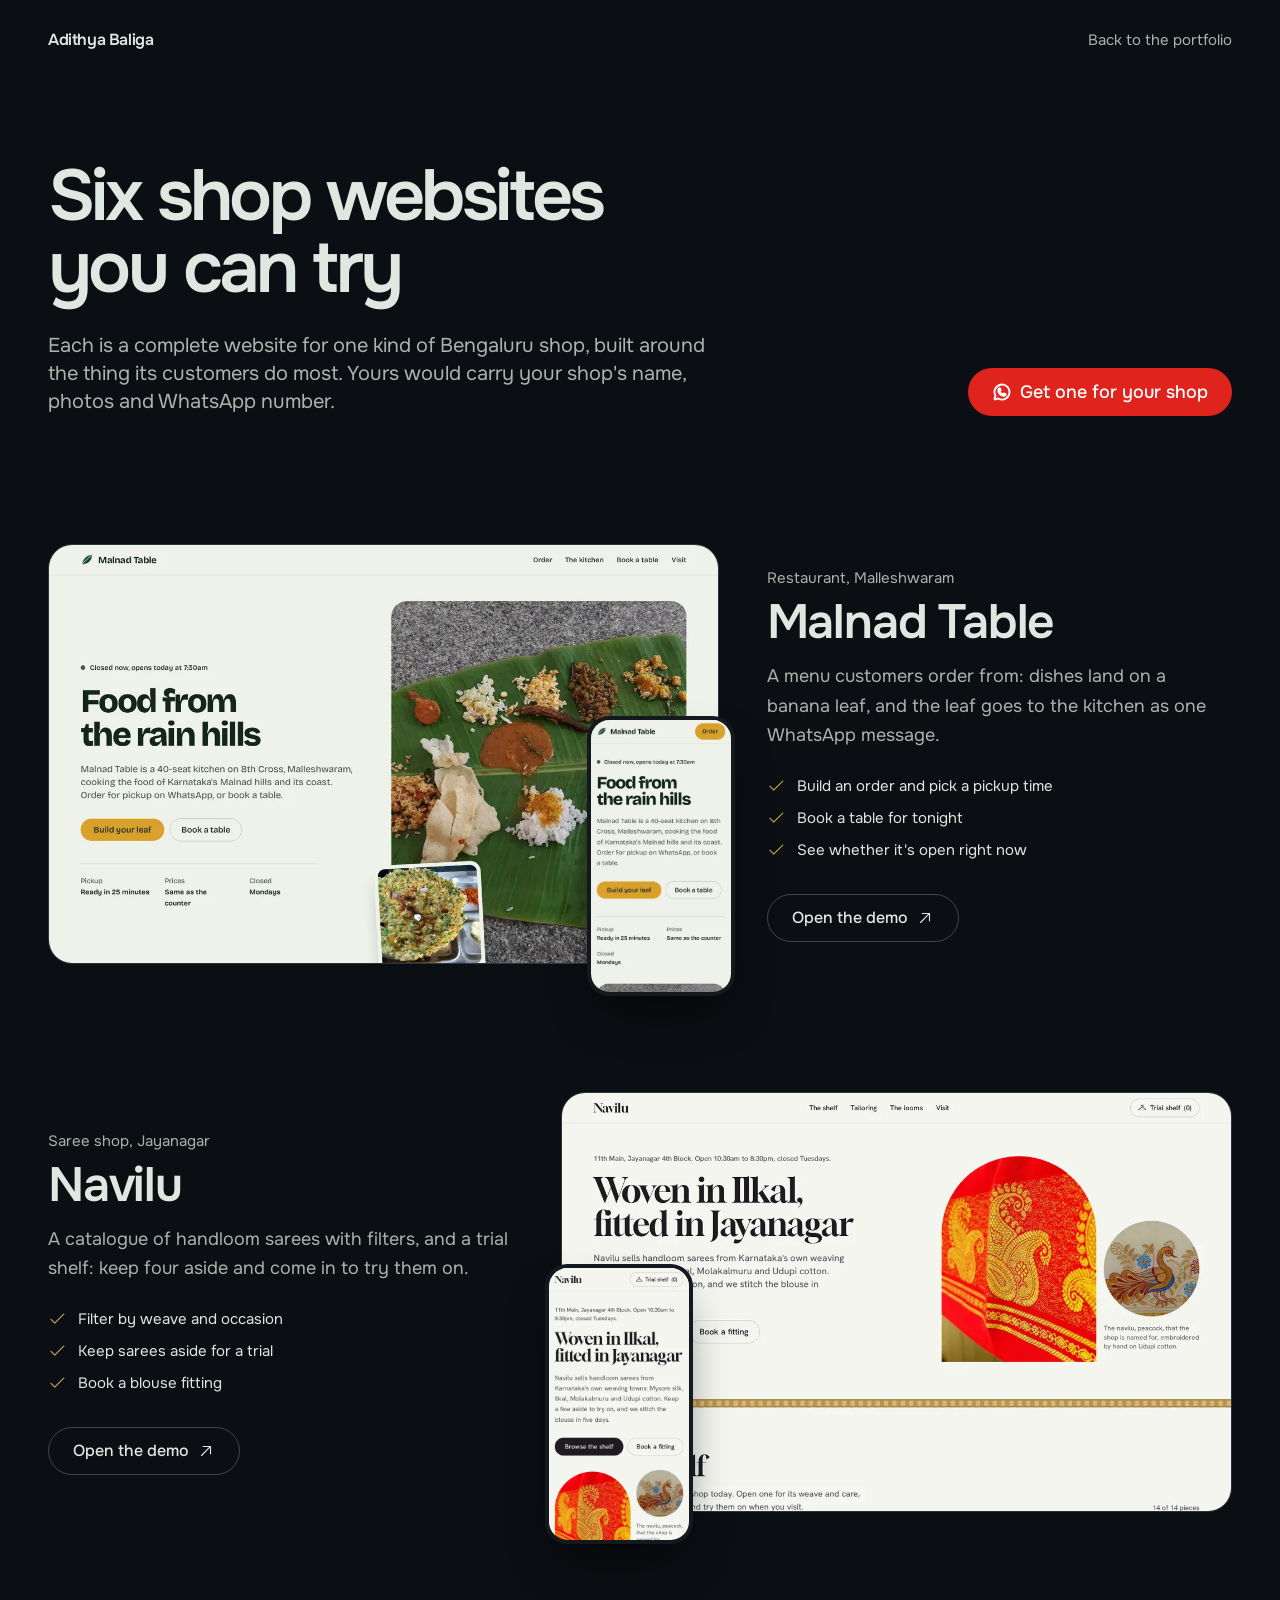
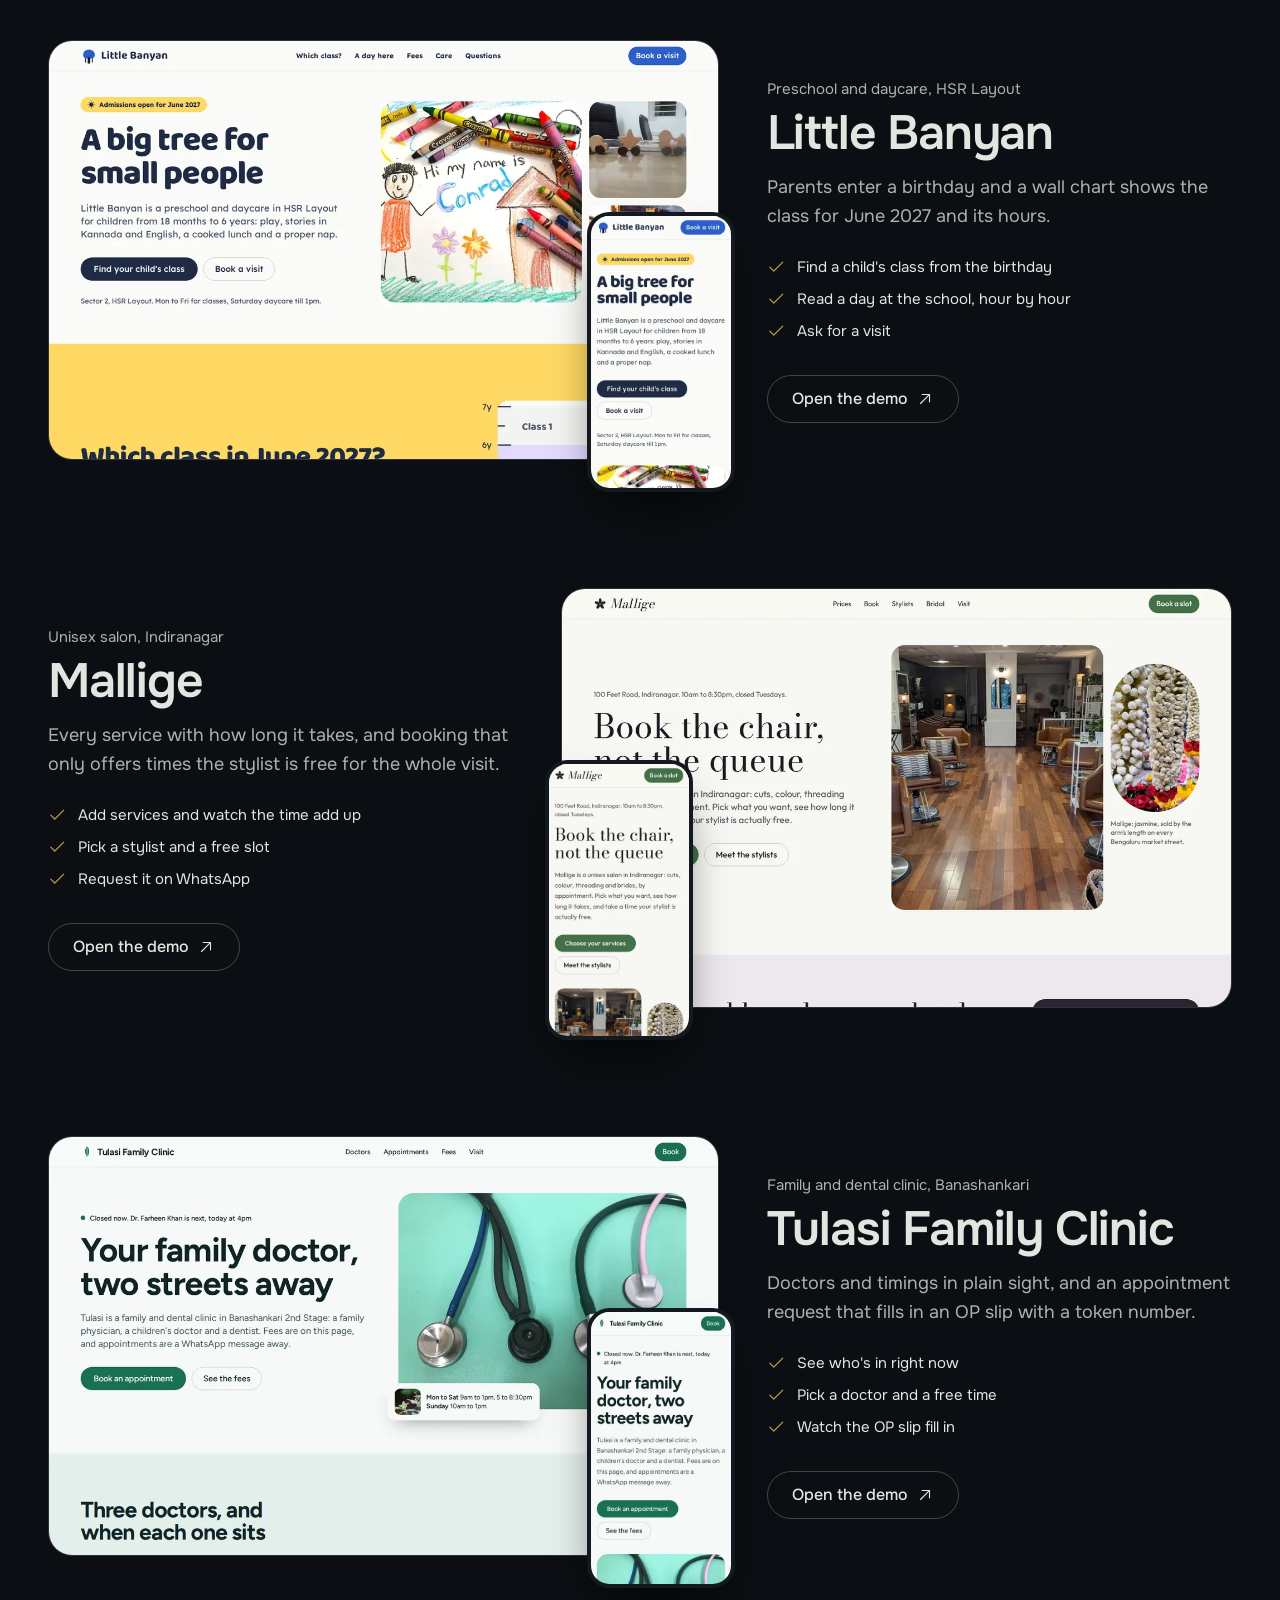
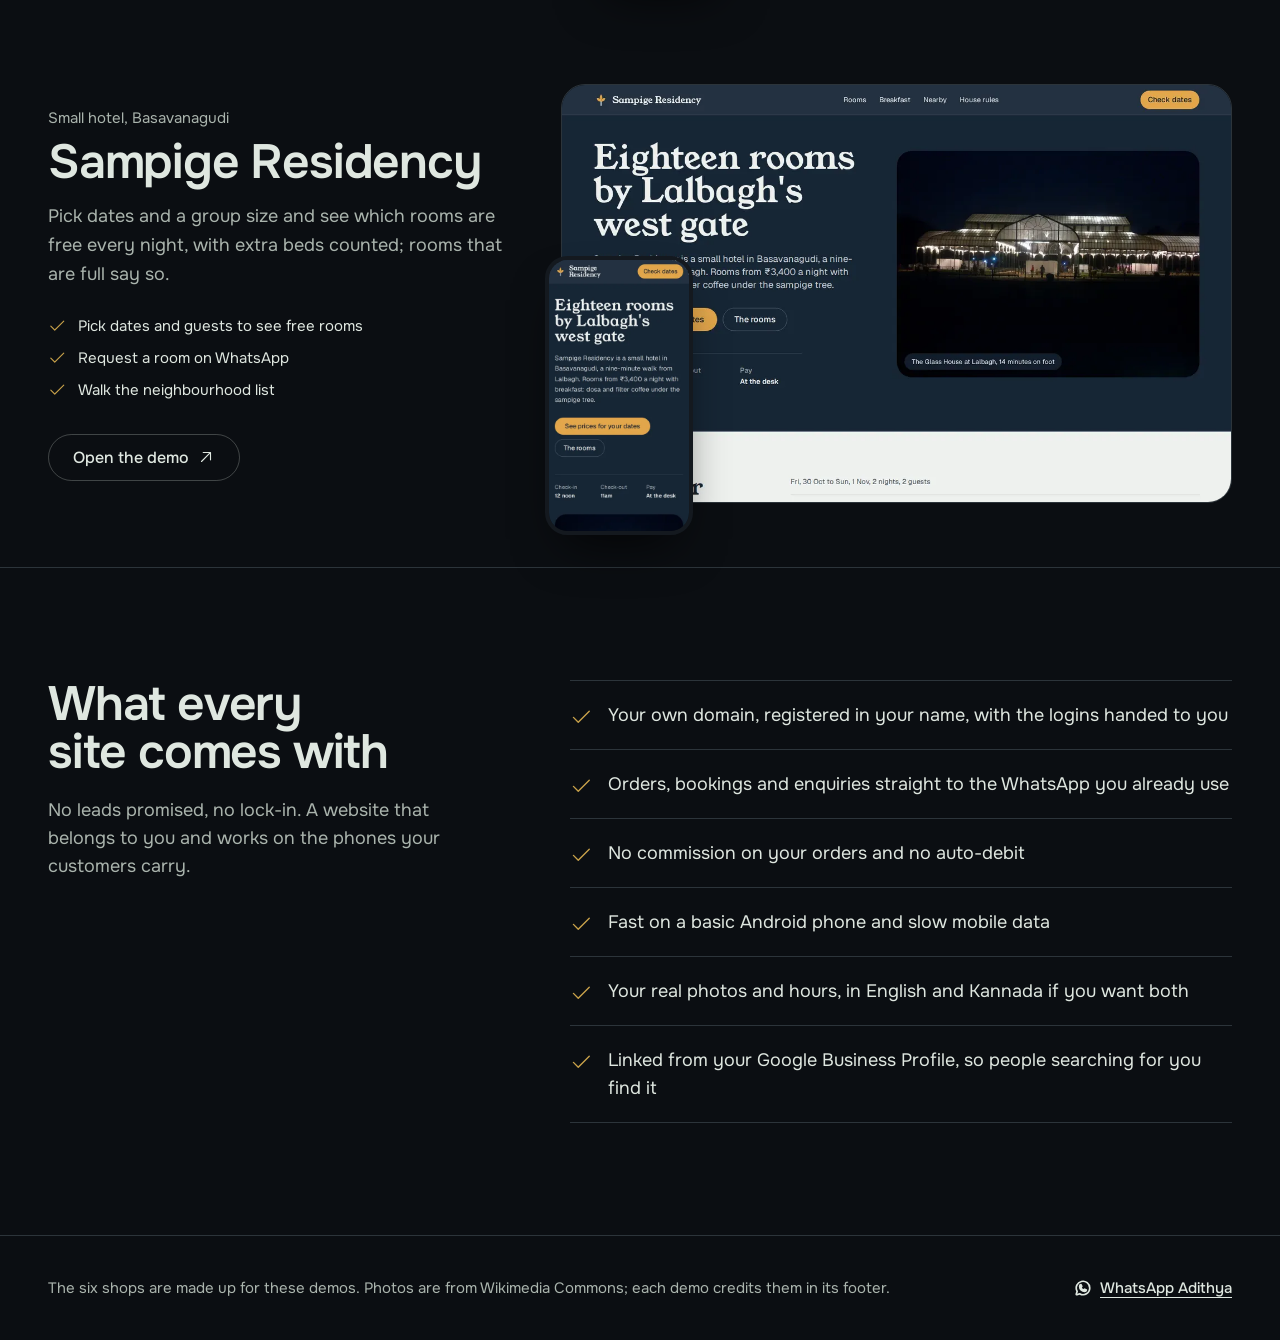
==== commit bf9e612d: "Demos and portfolio: no prices, and the erasure note in the privacy notice The six demo shops and th" ====
--- a/demos/index.html
+++ b/demos/index.html
@@ -7,9 +7,9 @@
     <meta name="description" content="Six complete demo websites for Bengaluru shops: a restaurant, a saree shop, a preschool, a salon, a clinic and a hotel. Try them like a customer would." />
     <meta name="theme-color" content="#0b0e12" />
     <link rel="icon" href="data:image/svg+xml,%3Csvg xmlns='http://www.w3.org/2000/svg' viewBox='0 0 32 32'%3E%3Crect width='32' height='32' rx='8' fill='%230b0e12'/%3E%3Ccircle cx='16' cy='17' r='7' fill='%23e0231c'/%3E%3C/svg%3E" />
-    <script type="module" crossorigin src="/demos/assets/hub-taDDMQfm.js"></script>
-    <link rel="modulepreload" crossorigin href="/demos/assets/ui-Cj3AgGbP.js">
-    <link rel="stylesheet" crossorigin href="/demos/assets/ui-C4Tlx4Fp.css">
+    <script type="module" crossorigin src="/demos/assets/hub-k8RijJGS.js"></script>
+    <link rel="modulepreload" crossorigin href="/demos/assets/ui-DdFfaUIv.js">
+    <link rel="stylesheet" crossorigin href="/demos/assets/ui-DxOj4oFh.css">
     <link rel="stylesheet" crossorigin href="/demos/assets/hub-D93KOEGs.css">
   </head>
   <body>
--- a/demos/assets/ui-DxOj4oFh.css
+++ b/demos/assets/ui-DxOj4oFh.css
@@ -0,0 +1 @@
+*,:before,:after{--tw-border-spacing-x: 0;--tw-border-spacing-y: 0;--tw-translate-x: 0;--tw-translate-y: 0;--tw-rotate: 0;--tw-skew-x: 0;--tw-skew-y: 0;--tw-scale-x: 1;--tw-scale-y: 1;--tw-pan-x: ;--tw-pan-y: ;--tw-pinch-zoom: ;--tw-scroll-snap-strictness: proximity;--tw-gradient-from-position: ;--tw-gradient-via-position: ;--tw-gradient-to-position: ;--tw-ordinal: ;--tw-slashed-zero: ;--tw-numeric-figure: ;--tw-numeric-spacing: ;--tw-numeric-fraction: ;--tw-ring-inset: ;--tw-ring-offset-width: 0px;--tw-ring-offset-color: #fff;--tw-ring-color: rgb(59 130 246 / .5);--tw-ring-offset-shadow: 0 0 #0000;--tw-ring-shadow: 0 0 #0000;--tw-shadow: 0 0 #0000;--tw-shadow-colored: 0 0 #0000;--tw-blur: ;--tw-brightness: ;--tw-contrast: ;--tw-grayscale: ;--tw-hue-rotate: ;--tw-invert: ;--tw-saturate: ;--tw-sepia: ;--tw-drop-shadow: ;--tw-backdrop-blur: ;--tw-backdrop-brightness: ;--tw-backdrop-contrast: ;--tw-backdrop-grayscale: ;--tw-backdrop-hue-rotate: ;--tw-backdrop-invert: ;--tw-backdrop-opacity: ;--tw-backdrop-saturate: ;--tw-backdrop-sepia: ;--tw-contain-size: ;--tw-contain-layout: ;--tw-contain-paint: ;--tw-contain-style: }::backdrop{--tw-border-spacing-x: 0;--tw-border-spacing-y: 0;--tw-translate-x: 0;--tw-translate-y: 0;--tw-rotate: 0;--tw-skew-x: 0;--tw-skew-y: 0;--tw-scale-x: 1;--tw-scale-y: 1;--tw-pan-x: ;--tw-pan-y: ;--tw-pinch-zoom: ;--tw-scroll-snap-strictness: proximity;--tw-gradient-from-position: ;--tw-gradient-via-position: ;--tw-gradient-to-position: ;--tw-ordinal: ;--tw-slashed-zero: ;--tw-numeric-figure: ;--tw-numeric-spacing: ;--tw-numeric-fraction: ;--tw-ring-inset: ;--tw-ring-offset-width: 0px;--tw-ring-offset-color: #fff;--tw-ring-color: rgb(59 130 246 / .5);--tw-ring-offset-shadow: 0 0 #0000;--tw-ring-shadow: 0 0 #0000;--tw-shadow: 0 0 #0000;--tw-shadow-colored: 0 0 #0000;--tw-blur: ;--tw-brightness: ;--tw-contrast: ;--tw-grayscale: ;--tw-hue-rotate: ;--tw-invert: ;--tw-saturate: ;--tw-sepia: ;--tw-drop-shadow: ;--tw-backdrop-blur: ;--tw-backdrop-brightness: ;--tw-backdrop-contrast: ;--tw-backdrop-grayscale: ;--tw-backdrop-hue-rotate: ;--tw-backdrop-invert: ;--tw-backdrop-opacity: ;--tw-backdrop-saturate: ;--tw-backdrop-sepia: ;--tw-contain-size: ;--tw-contain-layout: ;--tw-contain-paint: ;--tw-contain-style: }*,:before,:after{box-sizing:border-box;border-width:0;border-style:solid;border-color:#e5e7eb}:before,:after{--tw-content: ""}html,:host{line-height:1.5;-webkit-text-size-adjust:100%;-moz-tab-size:4;-o-tab-size:4;tab-size:4;font-family:ui-sans-serif,system-ui,sans-serif,"Apple Color Emoji","Segoe UI Emoji",Segoe UI Symbol,"Noto Color Emoji";font-feature-settings:normal;font-variation-settings:normal;-webkit-tap-highlight-color:transparent}body{margin:0;line-height:inherit}hr{height:0;color:inherit;border-top-width:1px}abbr:where([title]){-webkit-text-decoration:underline dotted;text-decoration:underline dotted}h1,h2,h3,h4,h5,h6{font-size:inherit;font-weight:inherit}a{color:inherit;text-decoration:inherit}b,strong{font-weight:bolder}code,kbd,samp,pre{font-family:ui-monospace,SFMono-Regular,Menlo,Monaco,Consolas,Liberation Mono,Courier New,monospace;font-feature-settings:normal;font-variation-settings:normal;font-size:1em}small{font-size:80%}sub,sup{font-size:75%;line-height:0;position:relative;vertical-align:baseline}sub{bottom:-.25em}sup{top:-.5em}table{text-indent:0;border-color:inherit;border-collapse:collapse}button,input,optgroup,select,textarea{font-family:inherit;font-feature-settings:inherit;font-variation-settings:inherit;font-size:100%;font-weight:inherit;line-height:inherit;letter-spacing:inherit;color:inherit;margin:0;padding:0}button,select{text-transform:none}button,input:where([type=button]),input:where([type=reset]),input:where([type=submit]){-webkit-appearance:button;background-color:transparent;background-image:none}:-moz-focusring{outline:auto}:-moz-ui-invalid{box-shadow:none}progress{vertical-align:baseline}::-webkit-inner-spin-button,::-webkit-outer-spin-button{height:auto}[type=search]{-webkit-appearance:textfield;outline-offset:-2px}::-webkit-search-decoration{-webkit-appearance:none}::-webkit-file-upload-button{-webkit-appearance:button;font:inherit}summary{display:list-item}blockquote,dl,dd,h1,h2,h3,h4,h5,h6,hr,figure,p,pre{margin:0}fieldset{margin:0;padding:0}legend{padding:0}ol,ul,menu{list-style:none;margin:0;padding:0}dialog{padding:0}textarea{resize:vertical}input::-moz-placeholder,textarea::-moz-placeholder{opacity:1;color:#9ca3af}input::placeholder,textarea::placeholder{opacity:1;color:#9ca3af}button,[role=button]{cursor:pointer}:disabled{cursor:default}img,svg,video,canvas,audio,iframe,embed,object{display:block;vertical-align:middle}img,video{max-width:100%;height:auto}[hidden]:where(:not([hidden=until-found])){display:none}html{-webkit-text-size-adjust:100%;scroll-behavior:smooth;scroll-padding-top:5rem}body{background:rgb(var(--ground));color:rgb(var(--ink));font-family:var(--font-body);font-size:1rem;line-height:1.6;-webkit-font-smoothing:antialiased;text-rendering:optimizeLegibility}h1,h2,h3{font-family:var(--font-display);text-wrap:balance}p{text-wrap:pretty}img{max-width:100%;height:auto}:focus-visible{outline:2px solid rgb(var(--focus, var(--ink)));outline-offset:3px;border-radius:4px}::-moz-selection{background:rgb(var(--accent) / .3)}::selection{background:rgb(var(--accent) / .3)}dialog::backdrop{background:rgb(var(--ink) / .55);-webkit-backdrop-filter:blur(3px);backdrop-filter:blur(3px)}@media(prefers-reduced-motion:reduce){html{scroll-behavior:auto}*,*:before,*:after{animation-duration:.01ms!important;animation-iteration-count:1!important;transition-duration:.01ms!important}}.grid{grid-template-columns:minmax(0,1fr)}.page{margin-left:auto;margin-right:auto;width:100%;max-width:1400px;padding-left:1rem;padding-right:1rem}@media(min-width:768px){.page{padding-left:2rem;padding-right:2rem}}@media(min-width:1024px){.page{padding-left:3rem;padding-right:3rem}}.btn{display:inline-flex;min-height:44px;align-items:center;justify-content:center;gap:.5rem;border-radius:9999px;padding:.625rem 1.25rem;font-weight:500;transition-property:transform,background-color,color,box-shadow;transition-timing-function:cubic-bezier(.4,0,.2,1);transition-duration:.3s}.btn:active{--tw-translate-y: 1px;--tw-scale-x: .98;--tw-scale-y: .98;transform:translate(var(--tw-translate-x),var(--tw-translate-y)) rotate(var(--tw-rotate)) skew(var(--tw-skew-x)) skewY(var(--tw-skew-y)) scaleX(var(--tw-scale-x)) scaleY(var(--tw-scale-y))}.btn:disabled{cursor:not-allowed;opacity:.5}.btn{transition-timing-function:cubic-bezier(.16,1,.3,1)}.btn-accent{display:inline-flex;min-height:44px;align-items:center;justify-content:center;gap:.5rem;border-radius:9999px;padding:.625rem 1.25rem;font-weight:500;transition-property:transform,background-color,color,box-shadow;transition-timing-function:cubic-bezier(.4,0,.2,1);transition-duration:.3s}.btn-accent:active{--tw-translate-y: 1px;--tw-scale-x: .98;--tw-scale-y: .98;transform:translate(var(--tw-translate-x),var(--tw-translate-y)) rotate(var(--tw-rotate)) skew(var(--tw-skew-x)) skewY(var(--tw-skew-y)) scaleX(var(--tw-scale-x)) scaleY(var(--tw-scale-y))}.btn-accent:disabled{cursor:not-allowed;opacity:.5}.btn-accent{transition-timing-function:cubic-bezier(.16,1,.3,1);--tw-bg-opacity: 1;background-color:rgb(var(--accent) / var(--tw-bg-opacity, 1));--tw-text-opacity: 1;color:rgb(var(--on-accent) / var(--tw-text-opacity, 1))}.btn-accent:hover{--tw-brightness: brightness(1.06);filter:var(--tw-blur) var(--tw-brightness) var(--tw-contrast) var(--tw-grayscale) var(--tw-hue-rotate) var(--tw-invert) var(--tw-saturate) var(--tw-sepia) var(--tw-drop-shadow)}.btn-ink{display:inline-flex;min-height:44px;align-items:center;justify-content:center;gap:.5rem;border-radius:9999px;padding:.625rem 1.25rem;font-weight:500;transition-property:transform,background-color,color,box-shadow;transition-timing-function:cubic-bezier(.4,0,.2,1);transition-duration:.3s}.btn-ink:active{--tw-translate-y: 1px;--tw-scale-x: .98;--tw-scale-y: .98;transform:translate(var(--tw-translate-x),var(--tw-translate-y)) rotate(var(--tw-rotate)) skew(var(--tw-skew-x)) skewY(var(--tw-skew-y)) scaleX(var(--tw-scale-x)) scaleY(var(--tw-scale-y))}.btn-ink:disabled{cursor:not-allowed;opacity:.5}.btn-ink{transition-timing-function:cubic-bezier(.16,1,.3,1);--tw-bg-opacity: 1;background-color:rgb(var(--ink) / var(--tw-bg-opacity, 1));--tw-text-opacity: 1;color:rgb(var(--ground) / var(--tw-text-opacity, 1))}.btn-ink:hover{background-color:rgb(var(--ink) / .9)}.btn-line{display:inline-flex;min-height:44px;align-items:center;justify-content:center;gap:.5rem;border-radius:9999px;padding:.625rem 1.25rem;font-weight:500;transition-property:transform,background-color,color,box-shadow;transition-timing-function:cubic-bezier(.4,0,.2,1);transition-duration:.3s}.btn-line:active{--tw-translate-y: 1px;--tw-scale-x: .98;--tw-scale-y: .98;transform:translate(var(--tw-translate-x),var(--tw-translate-y)) rotate(var(--tw-rotate)) skew(var(--tw-skew-x)) skewY(var(--tw-skew-y)) scaleX(var(--tw-scale-x)) scaleY(var(--tw-scale-y))}.btn-line:disabled{cursor:not-allowed;opacity:.5}.btn-line{transition-timing-function:cubic-bezier(.16,1,.3,1);border-width:1px;border-color:rgb(var(--ink) / .25);--tw-text-opacity: 1;color:rgb(var(--ink) / var(--tw-text-opacity, 1))}.btn-line:hover{border-color:rgb(var(--ink) / .6);background-color:rgb(var(--ink) / .04)}.input{min-height:44px;width:100%;border-radius:.75rem;border-width:1px;--tw-border-opacity: 1;border-color:rgb(var(--line) / var(--tw-border-opacity, 1));--tw-bg-opacity: 1;background-color:rgb(var(--ground) / var(--tw-bg-opacity, 1));padding:.625rem .875rem;font-size:1rem;line-height:1.5rem;--tw-text-opacity: 1;color:rgb(var(--ink) / var(--tw-text-opacity, 1));transition-property:color,background-color,border-color,text-decoration-color,fill,stroke;transition-timing-function:cubic-bezier(.4,0,.2,1);transition-duration:.15s}.input::-moz-placeholder{color:rgb(var(--soft) / .8)}.input::placeholder{color:rgb(var(--soft) / .8)}.input:focus{border-color:rgb(var(--ink) / .5);outline:2px solid transparent;outline-offset:2px}.input:focus-visible{outline-width:2px}.input[aria-invalid=true]{--tw-border-opacity: 1;border-color:rgb(var(--bad) / var(--tw-border-opacity, 1))}.skeleton{position:relative;overflow:hidden;border-radius:.75rem;background-color:rgb(var(--ink) / .07)}.skeleton:after{content:"";position:absolute;inset:0;transform:translate(-100%);background:linear-gradient(90deg,transparent,rgb(var(--ground) / .55),transparent);animation:shimmer 1.4s infinite}@keyframes shimmer{to{transform:translate(100%)}}.pulse-dot{position:relative}.pulse-dot:after{content:"";position:absolute;inset:-4px;border-radius:9999px;background:currentColor;opacity:.35;animation:pulse-ring 2.2s cubic-bezier(.16,1,.3,1) infinite}@keyframes pulse-ring{0%{transform:scale(.6);opacity:.45}to{transform:scale(1.8);opacity:0}}.sr-only{position:absolute;width:1px;height:1px;padding:0;margin:-1px;overflow:hidden;clip:rect(0,0,0,0);white-space:nowrap;border-width:0}.pointer-events-none{pointer-events:none}.pointer-events-auto{pointer-events:auto}.fixed{position:fixed}.absolute{position:absolute}.relative{position:relative}.sticky{position:sticky}.inset-0{inset:0}.inset-x-0{left:0;right:0}.-bottom-6{bottom:-1.5rem}.-bottom-8{bottom:-2rem}.-left-4{left:-1rem}.-left-\[2\.6rem\]{left:-2.6rem}.-right-4{right:-1rem}.bottom-0{bottom:0}.bottom-4{bottom:1rem}.left-1{left:.25rem}.left-3\.5{left:.875rem}.left-4{left:1rem}.left-6{left:1.5rem}.right-4{right:1rem}.top-0{top:0}.top-1{top:.25rem}.top-1\/2{top:50%}.top-4{top:1rem}.z-20{z-index:20}.z-30{z-index:30}.z-40{z-index:40}.col-span-2{grid-column:span 2 / span 2}.col-span-3{grid-column:span 3 / span 3}.col-span-6{grid-column:span 6 / span 6}.row-span-2{grid-row:span 2 / span 2}.m-auto{margin:auto}.-mx-1{margin-left:-.25rem;margin-right:-.25rem}.-mx-4{margin-left:-1rem;margin-right:-1rem}.mx-auto{margin-left:auto;margin-right:auto}.-mr-2{margin-right:-.5rem}.-mt-1{margin-top:-.25rem}.ml-2{margin-left:.5rem}.ml-auto{margin-left:auto}.mt-0\.5{margin-top:.125rem}.mt-1{margin-top:.25rem}.mt-1\.5{margin-top:.375rem}.mt-10{margin-top:2.5rem}.mt-12{margin-top:3rem}.mt-14{margin-top:3.5rem}.mt-16{margin-top:4rem}.mt-2{margin-top:.5rem}.mt-3{margin-top:.75rem}.mt-4{margin-top:1rem}.mt-5{margin-top:1.25rem}.mt-6{margin-top:1.5rem}.mt-7{margin-top:1.75rem}.mt-8{margin-top:2rem}.mt-9{margin-top:2.25rem}.block{display:block}.flex{display:flex}.inline-flex{display:inline-flex}.table{display:table}.grid{display:grid}.hidden{display:none}.aspect-\[16\/10\]{aspect-ratio:16/10}.aspect-\[16\/9\]{aspect-ratio:16/9}.aspect-\[3\/2\]{aspect-ratio:3/2}.aspect-\[3\/4\]{aspect-ratio:3/4}.aspect-\[3\/5\]{aspect-ratio:3/5}.aspect-\[4\/3\]{aspect-ratio:4/3}.aspect-\[4\/5\]{aspect-ratio:4/5}.aspect-\[5\/4\]{aspect-ratio:5/4}.aspect-square{aspect-ratio:1 / 1}.h-10{height:2.5rem}.h-11{height:2.75rem}.h-12{height:3rem}.h-14{height:3.5rem}.h-16{height:4rem}.h-2\.5{height:.625rem}.h-20{height:5rem}.h-32{height:8rem}.h-4{height:1rem}.h-40{height:10rem}.h-5{height:1.25rem}.h-6{height:1.5rem}.h-7{height:1.75rem}.h-8{height:2rem}.h-9{height:2.25rem}.h-full{height:100%}.max-h-\[calc\(100dvh-2rem\)\]{max-height:calc(100dvh - 2rem)}.min-h-0{min-height:0px}.min-h-\[100dvh\]{min-height:100dvh}.min-h-\[300px\]{min-height:300px}.min-h-\[40px\]{min-height:40px}.min-h-\[56px\]{min-height:56px}.min-h-\[64px\]{min-height:64px}.min-h-\[9rem\]{min-height:9rem}.w-1\/2{width:50%}.w-1\/3{width:33.333333%}.w-10{width:2.5rem}.w-11{width:2.75rem}.w-12{width:3rem}.w-14{width:3.5rem}.w-16{width:4rem}.w-2\.5{width:.625rem}.w-2\/5{width:40%}.w-20{width:5rem}.w-24{width:6rem}.w-28{width:7rem}.w-3\/4{width:75%}.w-4{width:1rem}.w-4\/5{width:80%}.w-5{width:1.25rem}.w-6{width:1.5rem}.w-7{width:1.75rem}.w-8{width:2rem}.w-9{width:2.25rem}.w-\[22\%\]{width:22%}.w-\[42\%\]{width:42%}.w-\[min\(34rem\,calc\(100vw-2rem\)\)\]{width:min(34rem,calc(100vw - 2rem))}.w-\[min\(60rem\,calc\(100vw-2rem\)\)\]{width:min(60rem,calc(100vw - 2rem))}.w-full{width:100%}.min-w-0{min-width:0px}.min-w-\[640px\]{min-width:640px}.max-w-\[14ch\]{max-width:14ch}.max-w-\[16ch\]{max-width:16ch}.max-w-\[18ch\]{max-width:18ch}.max-w-\[20ch\]{max-width:20ch}.max-w-\[22ch\]{max-width:22ch}.max-w-\[230px\]{max-width:230px}.max-w-\[40ch\]{max-width:40ch}.max-w-\[420px\]{max-width:420px}.max-w-\[42ch\]{max-width:42ch}.max-w-\[44ch\]{max-width:44ch}.max-w-\[46ch\]{max-width:46ch}.max-w-\[48ch\]{max-width:48ch}.max-w-\[50ch\]{max-width:50ch}.max-w-\[52ch\]{max-width:52ch}.max-w-\[54ch\]{max-width:54ch}.max-w-\[56ch\]{max-width:56ch}.max-w-\[58ch\]{max-width:58ch}.max-w-\[60ch\]{max-width:60ch}.max-w-\[62ch\]{max-width:62ch}.max-w-\[64ch\]{max-width:64ch}.max-w-\[92\%\]{max-width:92%}.max-w-lg{max-width:32rem}.max-w-md{max-width:28rem}.max-w-sm{max-width:24rem}.flex-1{flex:1 1 0%}.shrink-0{flex-shrink:0}.origin-center{transform-origin:center}.-translate-y-1\/2{--tw-translate-y: -50%;transform:translate(var(--tw-translate-x),var(--tw-translate-y)) rotate(var(--tw-rotate)) skew(var(--tw-skew-x)) skewY(var(--tw-skew-y)) scaleX(var(--tw-scale-x)) scaleY(var(--tw-scale-y))}.rotate-\[-3deg\]{--tw-rotate: -3deg;transform:translate(var(--tw-translate-x),var(--tw-translate-y)) rotate(var(--tw-rotate)) skew(var(--tw-skew-x)) skewY(var(--tw-skew-y)) scaleX(var(--tw-scale-x)) scaleY(var(--tw-scale-y))}.rotate-\[1\.5deg\]{--tw-rotate: 1.5deg;transform:translate(var(--tw-translate-x),var(--tw-translate-y)) rotate(var(--tw-rotate)) skew(var(--tw-skew-x)) skewY(var(--tw-skew-y)) scaleX(var(--tw-scale-x)) scaleY(var(--tw-scale-y))}.transform{transform:translate(var(--tw-translate-x),var(--tw-translate-y)) rotate(var(--tw-rotate)) skew(var(--tw-skew-x)) skewY(var(--tw-skew-y)) scaleX(var(--tw-scale-x)) scaleY(var(--tw-scale-y))}@keyframes ping{75%,to{transform:scale(2);opacity:0}}.animate-ping{animation:ping 1s cubic-bezier(0,0,.2,1) infinite}.cursor-pointer{cursor:pointer}.resize-y{resize:vertical}.list-none{list-style-type:none}.grid-flow-dense{grid-auto-flow:dense}.grid-cols-2{grid-template-columns:repeat(2,minmax(0,1fr))}.grid-cols-3{grid-template-columns:repeat(3,minmax(0,1fr))}.grid-cols-6{grid-template-columns:repeat(6,minmax(0,1fr))}.grid-cols-7{grid-template-columns:repeat(7,minmax(0,1fr))}.grid-cols-\[1fr_0\.42fr\]{grid-template-columns:1fr .42fr}.grid-cols-\[1fr_0\.62fr\]{grid-template-columns:1fr .62fr}.grid-cols-\[1fr_auto\]{grid-template-columns:1fr auto}.grid-cols-\[6\.5rem_1fr\]{grid-template-columns:6.5rem 1fr}.grid-cols-\[7rem_1fr\]{grid-template-columns:7rem 1fr}.grid-cols-\[80px_minmax\(0\,1fr\)\]{grid-template-columns:80px minmax(0,1fr)}.grid-cols-\[8rem_1fr\]{grid-template-columns:8rem 1fr}.grid-cols-\[96px_1fr_auto\]{grid-template-columns:96px 1fr auto}.grid-cols-\[auto_1fr\]{grid-template-columns:auto 1fr}.grid-cols-\[minmax\(0\,1fr\)_auto\]{grid-template-columns:minmax(0,1fr) auto}.grid-rows-\[auto_auto\]{grid-template-rows:auto auto}.flex-col{flex-direction:column}.flex-wrap{flex-wrap:wrap}.place-items-center{place-items:center}.items-start{align-items:flex-start}.items-end{align-items:flex-end}.items-center{align-items:center}.items-baseline{align-items:baseline}.justify-end{justify-content:flex-end}.justify-center{justify-content:center}.justify-between{justify-content:space-between}.gap-0{gap:0px}.gap-0\.5{gap:.125rem}.gap-1{gap:.25rem}.gap-1\.5{gap:.375rem}.gap-10{gap:2.5rem}.gap-12{gap:3rem}.gap-2{gap:.5rem}.gap-2\.5{gap:.625rem}.gap-3{gap:.75rem}.gap-4{gap:1rem}.gap-5{gap:1.25rem}.gap-6{gap:1.5rem}.gap-7{gap:1.75rem}.gap-8{gap:2rem}.gap-x-10{-moz-column-gap:2.5rem;column-gap:2.5rem}.gap-x-16{-moz-column-gap:4rem;column-gap:4rem}.gap-x-2\.5{-moz-column-gap:.625rem;column-gap:.625rem}.gap-x-4{-moz-column-gap:1rem;column-gap:1rem}.gap-x-5{-moz-column-gap:1.25rem;column-gap:1.25rem}.gap-x-6{-moz-column-gap:1.5rem;column-gap:1.5rem}.gap-x-8{-moz-column-gap:2rem;column-gap:2rem}.gap-y-1{row-gap:.25rem}.gap-y-1\.5{row-gap:.375rem}.gap-y-10{row-gap:2.5rem}.gap-y-14{row-gap:3.5rem}.gap-y-2{row-gap:.5rem}.gap-y-3{row-gap:.75rem}.gap-y-5{row-gap:1.25rem}.gap-y-8{row-gap:2rem}.space-y-1\.5>:not([hidden])~:not([hidden]){--tw-space-y-reverse: 0;margin-top:calc(.375rem * calc(1 - var(--tw-space-y-reverse)));margin-bottom:calc(.375rem * var(--tw-space-y-reverse))}.space-y-2>:not([hidden])~:not([hidden]){--tw-space-y-reverse: 0;margin-top:calc(.5rem * calc(1 - var(--tw-space-y-reverse)));margin-bottom:calc(.5rem * var(--tw-space-y-reverse))}.space-y-2\.5>:not([hidden])~:not([hidden]){--tw-space-y-reverse: 0;margin-top:calc(.625rem * calc(1 - var(--tw-space-y-reverse)));margin-bottom:calc(.625rem * var(--tw-space-y-reverse))}.space-y-24>:not([hidden])~:not([hidden]){--tw-space-y-reverse: 0;margin-top:calc(6rem * calc(1 - var(--tw-space-y-reverse)));margin-bottom:calc(6rem * var(--tw-space-y-reverse))}.space-y-3>:not([hidden])~:not([hidden]){--tw-space-y-reverse: 0;margin-top:calc(.75rem * calc(1 - var(--tw-space-y-reverse)));margin-bottom:calc(.75rem * var(--tw-space-y-reverse))}.space-y-4>:not([hidden])~:not([hidden]){--tw-space-y-reverse: 0;margin-top:calc(1rem * calc(1 - var(--tw-space-y-reverse)));margin-bottom:calc(1rem * var(--tw-space-y-reverse))}.space-y-5>:not([hidden])~:not([hidden]){--tw-space-y-reverse: 0;margin-top:calc(1.25rem * calc(1 - var(--tw-space-y-reverse)));margin-bottom:calc(1.25rem * var(--tw-space-y-reverse))}.space-y-6>:not([hidden])~:not([hidden]){--tw-space-y-reverse: 0;margin-top:calc(1.5rem * calc(1 - var(--tw-space-y-reverse)));margin-bottom:calc(1.5rem * var(--tw-space-y-reverse))}.space-y-8>:not([hidden])~:not([hidden]){--tw-space-y-reverse: 0;margin-top:calc(2rem * calc(1 - var(--tw-space-y-reverse)));margin-bottom:calc(2rem * var(--tw-space-y-reverse))}.divide-y>:not([hidden])~:not([hidden]){--tw-divide-y-reverse: 0;border-top-width:calc(1px * calc(1 - var(--tw-divide-y-reverse)));border-bottom-width:calc(1px * var(--tw-divide-y-reverse))}.divide-line>:not([hidden])~:not([hidden]){--tw-divide-opacity: 1;border-color:rgb(var(--line) / var(--tw-divide-opacity, 1))}.divide-on-field\/15>:not([hidden])~:not([hidden]){border-color:rgb(var(--on-field) / .15)}.divide-on-field\/20>:not([hidden])~:not([hidden]){border-color:rgb(var(--on-field) / .2)}.self-start{align-self:flex-start}.self-end{align-self:flex-end}.overflow-hidden{overflow:hidden}.overflow-x-auto{overflow-x:auto}.overflow-y-auto{overflow-y:auto}.whitespace-nowrap{white-space:nowrap}.whitespace-pre-wrap{white-space:pre-wrap}.break-words{overflow-wrap:break-word}.rounded-2xl{border-radius:1rem}.rounded-3xl{border-radius:1.5rem}.rounded-\[0\.5rem\]{border-radius:.5rem}.rounded-\[1\.25rem\]{border-radius:1.25rem}.rounded-\[1\.4rem\]{border-radius:1.4rem}.rounded-\[1\.5rem\]{border-radius:1.5rem}.rounded-\[1\.75rem\]{border-radius:1.75rem}.rounded-\[1rem\]{border-radius:1rem}.rounded-\[2rem\]{border-radius:2rem}.rounded-full{border-radius:9999px}.rounded-lg{border-radius:.5rem}.rounded-xl{border-radius:.75rem}.rounded-b-2xl{border-bottom-right-radius:1rem;border-bottom-left-radius:1rem}.rounded-t-full{border-top-left-radius:9999px;border-top-right-radius:9999px}.rounded-tr-sm{border-top-right-radius:.125rem}.border{border-width:1px}.border-4{border-width:4px}.border-y{border-top-width:1px;border-bottom-width:1px}.border-b{border-bottom-width:1px}.border-l-\[3px\]{border-left-width:3px}.border-t{border-top-width:1px}.border-dashed{border-style:dashed}.border-accent\/40{border-color:rgb(var(--accent) / .4)}.border-bad\/30{border-color:rgb(var(--bad) / .3)}.border-bad\/40{border-color:rgb(var(--bad) / .4)}.border-field{--tw-border-opacity: 1;border-color:rgb(var(--field) / var(--tw-border-opacity, 1))}.border-ground\/10{border-color:rgb(var(--ground) / .1)}.border-ink\/20{border-color:rgb(var(--ink) / .2)}.border-ink\/25{border-color:rgb(var(--ink) / .25)}.border-ink\/30{border-color:rgb(var(--ink) / .3)}.border-line{--tw-border-opacity: 1;border-color:rgb(var(--line) / var(--tw-border-opacity, 1))}.border-line\/70{border-color:rgb(var(--line) / .7)}.border-line\/80{border-color:rgb(var(--line) / .8)}.border-on-field\/10{border-color:rgb(var(--on-field) / .1)}.border-on-field\/15{border-color:rgb(var(--on-field) / .15)}.border-on-field\/20{border-color:rgb(var(--on-field) / .2)}.border-on-field\/25{border-color:rgb(var(--on-field) / .25)}.border-on-field\/30{border-color:rgb(var(--on-field) / .3)}.bg-\[\#2f7d32\]{--tw-bg-opacity: 1;background-color:rgb(47 125 50 / var(--tw-bg-opacity, 1))}.bg-\[\#d8f5c8\]{--tw-bg-opacity: 1;background-color:rgb(216 245 200 / var(--tw-bg-opacity, 1))}.bg-\[\#e9e4da\]{--tw-bg-opacity: 1;background-color:rgb(233 228 218 / var(--tw-bg-opacity, 1))}.bg-accent{--tw-bg-opacity: 1;background-color:rgb(var(--accent) / var(--tw-bg-opacity, 1))}.bg-bad\/\[0\.05\]{background-color:rgb(var(--bad) / .05)}.bg-bad\/\[0\.06\]{background-color:rgb(var(--bad) / .06)}.bg-field{--tw-bg-opacity: 1;background-color:rgb(var(--field) / var(--tw-bg-opacity, 1))}.bg-field\/80{background-color:rgb(var(--field) / .8)}.bg-field\/95{background-color:rgb(var(--field) / .95)}.bg-ground{--tw-bg-opacity: 1;background-color:rgb(var(--ground) / var(--tw-bg-opacity, 1))}.bg-ground\/60{background-color:rgb(var(--ground) / .6)}.bg-ground\/85{background-color:rgb(var(--ground) / .85)}.bg-ground\/90{background-color:rgb(var(--ground) / .9)}.bg-ground\/95{background-color:rgb(var(--ground) / .95)}.bg-ink{--tw-bg-opacity: 1;background-color:rgb(var(--ink) / var(--tw-bg-opacity, 1))}.bg-line{--tw-bg-opacity: 1;background-color:rgb(var(--line) / var(--tw-bg-opacity, 1))}.bg-on-field\/10{background-color:rgb(var(--on-field) / .1)}.bg-soft{--tw-bg-opacity: 1;background-color:rgb(var(--soft) / var(--tw-bg-opacity, 1))}.bg-tint{--tw-bg-opacity: 1;background-color:rgb(var(--tint) / var(--tw-bg-opacity, 1))}.object-cover{-o-object-fit:cover;object-fit:cover}.object-\[50\%_20\%\]{-o-object-position:50% 20%;object-position:50% 20%}.p-0{padding:0}.p-2{padding:.5rem}.p-4{padding:1rem}.p-5{padding:1.25rem}.p-6{padding:1.5rem}.p-8{padding:2rem}.px-1{padding-left:.25rem;padding-right:.25rem}.px-1\.5{padding-left:.375rem;padding-right:.375rem}.px-2{padding-left:.5rem;padding-right:.5rem}.px-3{padding-left:.75rem;padding-right:.75rem}.px-3\.5{padding-left:.875rem;padding-right:.875rem}.px-4{padding-left:1rem;padding-right:1rem}.px-5{padding-left:1.25rem;padding-right:1.25rem}.px-6{padding-left:1.5rem;padding-right:1.5rem}.px-7{padding-left:1.75rem;padding-right:1.75rem}.py-0\.5{padding-top:.125rem;padding-bottom:.125rem}.py-1{padding-top:.25rem;padding-bottom:.25rem}.py-1\.5{padding-top:.375rem;padding-bottom:.375rem}.py-10{padding-top:2.5rem;padding-bottom:2.5rem}.py-12{padding-top:3rem;padding-bottom:3rem}.py-14{padding-top:3.5rem;padding-bottom:3.5rem}.py-16{padding-top:4rem;padding-bottom:4rem}.py-2{padding-top:.5rem;padding-bottom:.5rem}.py-2\.5{padding-top:.625rem;padding-bottom:.625rem}.py-20{padding-top:5rem;padding-bottom:5rem}.py-3{padding-top:.75rem;padding-bottom:.75rem}.py-4{padding-top:1rem;padding-bottom:1rem}.py-5{padding-top:1.25rem;padding-bottom:1.25rem}.py-6{padding-top:1.5rem;padding-bottom:1.5rem}.py-7{padding-top:1.75rem;padding-bottom:1.75rem}.py-8{padding-top:2rem;padding-bottom:2rem}.pb-1{padding-bottom:.25rem}.pb-16{padding-bottom:4rem}.pb-2{padding-bottom:.5rem}.pb-20{padding-bottom:5rem}.pb-24{padding-bottom:6rem}.pb-4{padding-bottom:1rem}.pb-5{padding-bottom:1.25rem}.pb-6{padding-bottom:1.5rem}.pb-7{padding-bottom:1.75rem}.pb-9{padding-bottom:2.25rem}.pl-10{padding-left:2.5rem}.pl-14{padding-left:3.5rem}.pl-3{padding-left:.75rem}.pl-3\.5{padding-left:.875rem}.pl-7{padding-left:1.75rem}.pl-8{padding-left:2rem}.pr-1{padding-right:.25rem}.pr-12{padding-right:3rem}.pr-8{padding-right:2rem}.pt-10{padding-top:2.5rem}.pt-2{padding-top:.5rem}.pt-4{padding-top:1rem}.pt-5{padding-top:1.25rem}.pt-6{padding-top:1.5rem}.text-left{text-align:left}.text-center{text-align:center}.text-right{text-align:right}.font-\[inherit\]{font-family:inherit}.font-body{font-family:var(--font-body)}.font-display{font-family:var(--font-display)}.font-mono{font-family:ui-monospace,SFMono-Regular,Menlo,Monaco,Consolas,Liberation Mono,Courier New,monospace}.text-2xl{font-size:1.5rem;line-height:2rem}.text-3xl{font-size:1.875rem;line-height:2.25rem}.text-4xl{font-size:2.25rem;line-height:2.5rem}.text-5xl{font-size:3rem;line-height:1}.text-6xl{font-size:3.75rem;line-height:1}.text-\[1\.7rem\]{font-size:1.7rem}.text-\[14px\]{font-size:14px}.text-\[15px\]{font-size:15px}.text-\[16px\]{font-size:16px}.text-\[17px\]{font-size:17px}.text-\[2\.6rem\]{font-size:2.6rem}.text-\[2\.9rem\]{font-size:2.9rem}.text-lg{font-size:1.125rem;line-height:1.75rem}.text-sm{font-size:.875rem;line-height:1.25rem}.text-xl{font-size:1.25rem;line-height:1.75rem}.text-xs{font-size:.75rem;line-height:1rem}.font-bold{font-weight:700}.font-extrabold{font-weight:800}.font-medium{font-weight:500}.font-normal{font-weight:400}.font-semibold{font-weight:600}.italic{font-style:italic}.tabular-nums{--tw-numeric-spacing: tabular-nums;font-variant-numeric:var(--tw-ordinal) var(--tw-slashed-zero) var(--tw-numeric-figure) var(--tw-numeric-spacing) var(--tw-numeric-fraction)}.leading-\[0\.95\]{line-height:.95}.leading-\[0\.98\]{line-height:.98}.leading-\[1\.02\]{line-height:1.02}.leading-\[1\.05\]{line-height:1.05}.leading-none{line-height:1}.leading-relaxed{line-height:1.625}.leading-snug{line-height:1.375}.leading-tight{line-height:1.25}.tracking-tight{letter-spacing:-.025em}.tracking-tighter{letter-spacing:-.05em}.text-\[\#1c2a1e\]{--tw-text-opacity: 1;color:rgb(28 42 30 / var(--tw-text-opacity, 1))}.text-\[\#2f7d32\]{--tw-text-opacity: 1;color:rgb(47 125 50 / var(--tw-text-opacity, 1))}.text-\[\#4b5b4d\]{--tw-text-opacity: 1;color:rgb(75 91 77 / var(--tw-text-opacity, 1))}.text-\[\#8a3b12\]{--tw-text-opacity: 1;color:rgb(138 59 18 / var(--tw-text-opacity, 1))}.text-\[rgb\(var\(--focus\)\)\]{color:rgb(var(--focus))}.text-accent{--tw-text-opacity: 1;color:rgb(var(--accent) / var(--tw-text-opacity, 1))}.text-bad{--tw-text-opacity: 1;color:rgb(var(--bad) / var(--tw-text-opacity, 1))}.text-field{--tw-text-opacity: 1;color:rgb(var(--field) / var(--tw-text-opacity, 1))}.text-ground{--tw-text-opacity: 1;color:rgb(var(--ground) / var(--tw-text-opacity, 1))}.text-ground\/75{color:rgb(var(--ground) / .75)}.text-ground\/80{color:rgb(var(--ground) / .8)}.text-ground\/85{color:rgb(var(--ground) / .85)}.text-ink{--tw-text-opacity: 1;color:rgb(var(--ink) / var(--tw-text-opacity, 1))}.text-on-accent{--tw-text-opacity: 1;color:rgb(var(--on-accent) / var(--tw-text-opacity, 1))}.text-on-field{--tw-text-opacity: 1;color:rgb(var(--on-field) / var(--tw-text-opacity, 1))}.text-on-field\/70{color:rgb(var(--on-field) / .7)}.text-on-field\/75{color:rgb(var(--on-field) / .75)}.text-on-field\/80{color:rgb(var(--on-field) / .8)}.text-on-field\/85{color:rgb(var(--on-field) / .85)}.text-on-field\/90{color:rgb(var(--on-field) / .9)}.text-soft{--tw-text-opacity: 1;color:rgb(var(--soft) / var(--tw-text-opacity, 1))}.underline{text-decoration-line:underline}.decoration-ground\/40{text-decoration-color:rgb(var(--ground) / .4)}.underline-offset-2{text-underline-offset:2px}.underline-offset-4{text-underline-offset:4px}.underline-offset-8{text-underline-offset:8px}.opacity-50{opacity:.5}.opacity-80{opacity:.8}.opacity-90{opacity:.9}.shadow{--tw-shadow: 0 1px 3px 0 rgb(0 0 0 / .1), 0 1px 2px -1px rgb(0 0 0 / .1);--tw-shadow-colored: 0 1px 3px 0 var(--tw-shadow-color), 0 1px 2px -1px var(--tw-shadow-color);box-shadow:var(--tw-ring-offset-shadow, 0 0 #0000),var(--tw-ring-shadow, 0 0 #0000),var(--tw-shadow)}.shadow-\[0_18px_40px_-18px_rgb\(var\(--ink\)\/0\.5\)\]{--tw-shadow: 0 18px 40px -18px rgb(var(--ink)/.5);--tw-shadow-colored: 0 18px 40px -18px var(--tw-shadow-color);box-shadow:var(--tw-ring-offset-shadow, 0 0 #0000),var(--tw-ring-shadow, 0 0 #0000),var(--tw-shadow)}.shadow-\[0_18px_40px_-20px_rgb\(var\(--ink\)\/0\.5\)\]{--tw-shadow: 0 18px 40px -20px rgb(var(--ink)/.5);--tw-shadow-colored: 0 18px 40px -20px var(--tw-shadow-color);box-shadow:var(--tw-ring-offset-shadow, 0 0 #0000),var(--tw-ring-shadow, 0 0 #0000),var(--tw-shadow)}.shadow-\[0_18px_40px_-24px_rgb\(var\(--ink\)\/0\.5\)\]{--tw-shadow: 0 18px 40px -24px rgb(var(--ink)/.5);--tw-shadow-colored: 0 18px 40px -24px var(--tw-shadow-color);box-shadow:var(--tw-ring-offset-shadow, 0 0 #0000),var(--tw-ring-shadow, 0 0 #0000),var(--tw-shadow)}.shadow-\[0_20px_50px_-30px_rgb\(var\(--ink\)\/0\.45\)\]{--tw-shadow: 0 20px 50px -30px rgb(var(--ink)/.45);--tw-shadow-colored: 0 20px 50px -30px var(--tw-shadow-color);box-shadow:var(--tw-ring-offset-shadow, 0 0 #0000),var(--tw-ring-shadow, 0 0 #0000),var(--tw-shadow)}.shadow-\[0_24px_50px_-20px_rgb\(0_0_0\/0\.8\)\]{--tw-shadow: 0 24px 50px -20px rgb(0 0 0/.8);--tw-shadow-colored: 0 24px 50px -20px var(--tw-shadow-color);box-shadow:var(--tw-ring-offset-shadow, 0 0 #0000),var(--tw-ring-shadow, 0 0 #0000),var(--tw-shadow)}.shadow-\[0_24px_60px_-20px_rgb\(var\(--ink\)\/0\.45\)\]{--tw-shadow: 0 24px 60px -20px rgb(var(--ink)/.45);--tw-shadow-colored: 0 24px 60px -20px var(--tw-shadow-color);box-shadow:var(--tw-ring-offset-shadow, 0 0 #0000),var(--tw-ring-shadow, 0 0 #0000),var(--tw-shadow)}.shadow-\[0_30px_60px_-30px_rgb\(0_0_0\/0\.6\)\]{--tw-shadow: 0 30px 60px -30px rgb(0 0 0/.6);--tw-shadow-colored: 0 30px 60px -30px var(--tw-shadow-color);box-shadow:var(--tw-ring-offset-shadow, 0 0 #0000),var(--tw-ring-shadow, 0 0 #0000),var(--tw-shadow)}.shadow-\[0_6px_14px_-8px_rgb\(0_0_0\/0\.5\)\]{--tw-shadow: 0 6px 14px -8px rgb(0 0 0/.5);--tw-shadow-colored: 0 6px 14px -8px var(--tw-shadow-color);box-shadow:var(--tw-ring-offset-shadow, 0 0 #0000),var(--tw-ring-shadow, 0 0 #0000),var(--tw-shadow)}.shadow-lg{--tw-shadow: 0 10px 15px -3px rgb(0 0 0 / .1), 0 4px 6px -4px rgb(0 0 0 / .1);--tw-shadow-colored: 0 10px 15px -3px var(--tw-shadow-color), 0 4px 6px -4px var(--tw-shadow-color);box-shadow:var(--tw-ring-offset-shadow, 0 0 #0000),var(--tw-ring-shadow, 0 0 #0000),var(--tw-shadow)}.shadow-sm{--tw-shadow: 0 1px 2px 0 rgb(0 0 0 / .05);--tw-shadow-colored: 0 1px 2px 0 var(--tw-shadow-color);box-shadow:var(--tw-ring-offset-shadow, 0 0 #0000),var(--tw-ring-shadow, 0 0 #0000),var(--tw-shadow)}.ring-4{--tw-ring-offset-shadow: var(--tw-ring-inset) 0 0 0 var(--tw-ring-offset-width) var(--tw-ring-offset-color);--tw-ring-shadow: var(--tw-ring-inset) 0 0 0 calc(4px + var(--tw-ring-offset-width)) var(--tw-ring-color);box-shadow:var(--tw-ring-offset-shadow),var(--tw-ring-shadow),var(--tw-shadow, 0 0 #0000)}.ring-ground{--tw-ring-opacity: 1;--tw-ring-color: rgb(var(--ground) / var(--tw-ring-opacity, 1))}.grayscale{--tw-grayscale: grayscale(100%);filter:var(--tw-blur) var(--tw-brightness) var(--tw-contrast) var(--tw-grayscale) var(--tw-hue-rotate) var(--tw-invert) var(--tw-saturate) var(--tw-sepia) var(--tw-drop-shadow)}.filter{filter:var(--tw-blur) var(--tw-brightness) var(--tw-contrast) var(--tw-grayscale) var(--tw-hue-rotate) var(--tw-invert) var(--tw-saturate) var(--tw-sepia) var(--tw-drop-shadow)}.backdrop-blur{--tw-backdrop-blur: blur(8px);-webkit-backdrop-filter:var(--tw-backdrop-blur) var(--tw-backdrop-brightness) var(--tw-backdrop-contrast) var(--tw-backdrop-grayscale) var(--tw-backdrop-hue-rotate) var(--tw-backdrop-invert) var(--tw-backdrop-opacity) var(--tw-backdrop-saturate) var(--tw-backdrop-sepia);backdrop-filter:var(--tw-backdrop-blur) var(--tw-backdrop-brightness) var(--tw-backdrop-contrast) var(--tw-backdrop-grayscale) var(--tw-backdrop-hue-rotate) var(--tw-backdrop-invert) var(--tw-backdrop-opacity) var(--tw-backdrop-saturate) var(--tw-backdrop-sepia)}.backdrop-blur-md{--tw-backdrop-blur: blur(12px);-webkit-backdrop-filter:var(--tw-backdrop-blur) var(--tw-backdrop-brightness) var(--tw-backdrop-contrast) var(--tw-backdrop-grayscale) var(--tw-backdrop-hue-rotate) var(--tw-backdrop-invert) var(--tw-backdrop-opacity) var(--tw-backdrop-saturate) var(--tw-backdrop-sepia);backdrop-filter:var(--tw-backdrop-blur) var(--tw-backdrop-brightness) var(--tw-backdrop-contrast) var(--tw-backdrop-grayscale) var(--tw-backdrop-hue-rotate) var(--tw-backdrop-invert) var(--tw-backdrop-opacity) var(--tw-backdrop-saturate) var(--tw-backdrop-sepia)}.transition{transition-property:color,background-color,border-color,text-decoration-color,fill,stroke,opacity,box-shadow,transform,filter,backdrop-filter;transition-timing-function:cubic-bezier(.4,0,.2,1);transition-duration:.15s}.transition-colors{transition-property:color,background-color,border-color,text-decoration-color,fill,stroke;transition-timing-function:cubic-bezier(.4,0,.2,1);transition-duration:.15s}.transition-transform{transition-property:transform;transition-timing-function:cubic-bezier(.4,0,.2,1);transition-duration:.15s}.duration-300{transition-duration:.3s}.duration-700{transition-duration:.7s}.\[animation-duration\:2\.4s\]{animation-duration:2.4s}.\[transition-timing-function\:cubic-bezier\(0\.16\,1\,0\.3\,1\)\]{transition-timing-function:cubic-bezier(.16,1,.3,1)}@keyframes pop{0%{opacity:0;transform:translateY(12px) scale(.98)}to{opacity:1;transform:none}}@media(min-width:640px){.sm\:grid{grid-template-columns:minmax(0,1fr)}}.last\:pb-0:last-child{padding-bottom:0}.open\:animate-\[pop_\.35s_cubic-bezier\(0\.16\,1\,0\.3\,1\)\][open]{animation:pop .35s cubic-bezier(.16,1,.3,1)}.hover\:border-ink\/40:hover{border-color:rgb(var(--ink) / .4)}.hover\:bg-ink\/10:hover{background-color:rgb(var(--ink) / .1)}.hover\:bg-ink\/5:hover{background-color:rgb(var(--ink) / .05)}.hover\:bg-ink\/\[0\.06\]:hover{background-color:rgb(var(--ink) / .06)}.hover\:bg-line:hover{--tw-bg-opacity: 1;background-color:rgb(var(--line) / var(--tw-bg-opacity, 1))}.hover\:bg-line\/60:hover{background-color:rgb(var(--line) / .6)}.hover\:bg-on-field\/10:hover{background-color:rgb(var(--on-field) / .1)}.hover\:text-ink:hover{--tw-text-opacity: 1;color:rgb(var(--ink) / var(--tw-text-opacity, 1))}.hover\:underline:hover{text-decoration-line:underline}.hover\:decoration-current:hover{text-decoration-color:currentColor}.hover\:decoration-ground:hover{text-decoration-color:rgb(var(--ground) / 1)}.active\:scale-\[0\.99\]:active{--tw-scale-x: .99;--tw-scale-y: .99;transform:translate(var(--tw-translate-x),var(--tw-translate-y)) rotate(var(--tw-rotate)) skew(var(--tw-skew-x)) skewY(var(--tw-skew-y)) scaleX(var(--tw-scale-x)) scaleY(var(--tw-scale-y))}.group[open] .group-open\:rotate-180{--tw-rotate: 180deg;transform:translate(var(--tw-translate-x),var(--tw-translate-y)) rotate(var(--tw-rotate)) skew(var(--tw-skew-x)) skewY(var(--tw-skew-y)) scaleX(var(--tw-scale-x)) scaleY(var(--tw-scale-y))}.group:hover .group-hover\:-translate-y-1{--tw-translate-y: -.25rem;transform:translate(var(--tw-translate-x),var(--tw-translate-y)) rotate(var(--tw-rotate)) skew(var(--tw-skew-x)) skewY(var(--tw-skew-y)) scaleX(var(--tw-scale-x)) scaleY(var(--tw-scale-y))}.group:hover .group-hover\:scale-\[1\.03\]{--tw-scale-x: 1.03;--tw-scale-y: 1.03;transform:translate(var(--tw-translate-x),var(--tw-translate-y)) rotate(var(--tw-rotate)) skew(var(--tw-skew-x)) skewY(var(--tw-skew-y)) scaleX(var(--tw-scale-x)) scaleY(var(--tw-scale-y))}.group:hover .group-hover\:underline{text-decoration-line:underline}.group:hover .group-hover\:underline-offset-4{text-underline-offset:4px}@media(min-width:640px){.sm\:col-span-1{grid-column:span 1 / span 1}.sm\:col-span-2{grid-column:span 2 / span 2}.sm\:col-span-3{grid-column:span 3 / span 3}.sm\:mb-7{margin-bottom:1.75rem}.sm\:block{display:block}.sm\:grid{display:grid}.sm\:h-20{height:5rem}.sm\:w-20{width:5rem}.sm\:w-auto{width:auto}.sm\:max-w-xs{max-width:20rem}.sm\:grid-cols-2{grid-template-columns:repeat(2,minmax(0,1fr))}.sm\:grid-cols-3{grid-template-columns:repeat(3,minmax(0,1fr))}.sm\:grid-cols-\[112px_minmax\(0\,1fr\)_auto\]{grid-template-columns:112px minmax(0,1fr) auto}.sm\:grid-cols-\[1fr_1fr_auto\]{grid-template-columns:1fr 1fr auto}.sm\:grid-cols-\[1fr_7rem\]{grid-template-columns:1fr 7rem}.sm\:grid-cols-\[minmax\(0\,1fr\)_auto\]{grid-template-columns:minmax(0,1fr) auto}.sm\:flex-col{flex-direction:column}.sm\:items-start{align-items:flex-start}.sm\:items-end{align-items:flex-end}.sm\:items-center{align-items:center}.sm\:gap-2{gap:.5rem}.sm\:gap-x-4{-moz-column-gap:1rem;column-gap:1rem}.sm\:px-6{padding-left:1.5rem;padding-right:1.5rem}.sm\:px-8{padding-left:2rem;padding-right:2rem}.sm\:text-xl{font-size:1.25rem;line-height:1.75rem}}@media(min-width:768px){.md\:-left-6{left:-1.5rem}.md\:-left-8{left:-2rem}.md\:order-1{order:1}.md\:order-2{order:2}.md\:col-span-2{grid-column:span 2 / span 2}.md\:col-span-4{grid-column:span 4 / span 4}.md\:row-span-2{grid-row:span 2 / span 2}.md\:mx-0{margin-left:0;margin-right:0}.md\:mt-24{margin-top:6rem}.md\:block{display:block}.md\:hidden{display:none}.md\:aspect-\[3\/4\]{aspect-ratio:3/4}.md\:aspect-auto{aspect-ratio:auto}.md\:h-14{height:3.5rem}.md\:h-16{height:4rem}.md\:h-20{height:5rem}.md\:h-full{height:100%}.md\:w-14{width:3.5rem}.md\:w-16{width:4rem}.md\:w-20{width:5rem}.md\:grid-cols-2{grid-template-columns:repeat(2,minmax(0,1fr))}.md\:grid-cols-3{grid-template-columns:repeat(3,minmax(0,1fr))}.md\:grid-cols-\[1\.15fr_1fr\]{grid-template-columns:1.15fr 1fr}.md\:grid-cols-\[1\.1fr_1fr\]{grid-template-columns:1.1fr 1fr}.md\:grid-cols-\[1\.2fr_1fr\]{grid-template-columns:1.2fr 1fr}.md\:grid-cols-\[1\.4fr_1fr\]{grid-template-columns:1.4fr 1fr}.md\:grid-cols-\[14rem_minmax\(0\,1fr\)_auto\]{grid-template-columns:14rem minmax(0,1fr) auto}.md\:grid-cols-\[1fr_0\.7fr\]{grid-template-columns:1fr .7fr}.md\:grid-cols-\[1fr_1\.05fr\]{grid-template-columns:1fr 1.05fr}.md\:grid-cols-\[1fr_1\.1fr\]{grid-template-columns:1fr 1.1fr}.md\:grid-cols-\[auto_1fr\]{grid-template-columns:auto 1fr}.md\:flex-row{flex-direction:row}.md\:flex-wrap{flex-wrap:wrap}.md\:items-center{align-items:center}.md\:items-baseline{align-items:baseline}.md\:justify-between{justify-content:space-between}.md\:gap-16{gap:4rem}.md\:gap-4{gap:1rem}.md\:space-y-32>:not([hidden])~:not([hidden]){--tw-space-y-reverse: 0;margin-top:calc(8rem * calc(1 - var(--tw-space-y-reverse)));margin-bottom:calc(8rem * var(--tw-space-y-reverse))}.md\:p-12{padding:3rem}.md\:p-8{padding:2rem}.md\:p-9{padding:2.25rem}.md\:px-0{padding-left:0;padding-right:0}.md\:py-24{padding-top:6rem;padding-bottom:6rem}.md\:py-28{padding-top:7rem;padding-bottom:7rem}.md\:pl-\[8vw\]{padding-left:8vw}.md\:pt-14{padding-top:3.5rem}.md\:pt-16{padding-top:4rem}.md\:pt-20{padding-top:5rem}.md\:text-3xl{font-size:1.875rem;line-height:2.25rem}.md\:text-4xl{font-size:2.25rem;line-height:2.5rem}.md\:text-5xl{font-size:3rem;line-height:1}.md\:text-6xl{font-size:3.75rem;line-height:1}.md\:text-7xl{font-size:4.5rem;line-height:1}.md\:text-8xl{font-size:6rem;line-height:1}.md\:text-xl{font-size:1.25rem;line-height:1.75rem}}@media(min-width:1024px){.lg\:sticky{position:sticky}.lg\:top-24{top:6rem}.lg\:order-1{order:1}.lg\:order-2{order:2}.lg\:col-span-2{grid-column:span 2 / span 2}.lg\:col-span-5{grid-column:span 5 / span 5}.lg\:col-span-7{grid-column:span 7 / span 7}.lg\:mt-24{margin-top:6rem}.lg\:block{display:block}.lg\:hidden{display:none}.lg\:aspect-\[4\/5\]{aspect-ratio:4/5}.lg\:aspect-\[8\/5\]{aspect-ratio:8/5}.lg\:grid-cols-1{grid-template-columns:repeat(1,minmax(0,1fr))}.lg\:grid-cols-12{grid-template-columns:repeat(12,minmax(0,1fr))}.lg\:grid-cols-4{grid-template-columns:repeat(4,minmax(0,1fr))}.lg\:grid-cols-\[0\.7fr_1\.3fr\]{grid-template-columns:.7fr 1.3fr}.lg\:grid-cols-\[0\.85fr_1\.15fr\]{grid-template-columns:.85fr 1.15fr}.lg\:grid-cols-\[0\.8fr_1\.2fr\]{grid-template-columns:.8fr 1.2fr}.lg\:grid-cols-\[0\.95fr_1\.05fr\]{grid-template-columns:.95fr 1.05fr}.lg\:grid-cols-\[0\.9fr_1\.1fr\]{grid-template-columns:.9fr 1.1fr}.lg\:grid-cols-\[1\.15fr_0\.85fr\]{grid-template-columns:1.15fr .85fr}.lg\:grid-cols-\[1\.1fr_0\.9fr\]{grid-template-columns:1.1fr .9fr}.lg\:grid-cols-\[1\.1fr_1fr\]{grid-template-columns:1.1fr 1fr}.lg\:grid-cols-\[1\.25fr_1fr\]{grid-template-columns:1.25fr 1fr}.lg\:grid-cols-\[1\.2fr_0\.8fr\]{grid-template-columns:1.2fr .8fr}.lg\:grid-cols-\[1\.2fr_1fr\]{grid-template-columns:1.2fr 1fr}.lg\:grid-cols-\[18rem_minmax\(0\,1fr\)_14rem\]{grid-template-columns:18rem minmax(0,1fr) 14rem}.lg\:grid-cols-\[1fr_1\.05fr\]{grid-template-columns:1fr 1.05fr}.lg\:grid-cols-\[1fr_1\.15fr\]{grid-template-columns:1fr 1.15fr}.lg\:grid-cols-\[1fr_1\.1fr\]{grid-template-columns:1fr 1.1fr}.lg\:grid-cols-\[1fr_1fr\]{grid-template-columns:1fr 1fr}.lg\:grid-cols-\[1fr_auto\]{grid-template-columns:1fr auto}.lg\:grid-cols-\[360px_minmax\(0\,1fr\)\]{grid-template-columns:360px minmax(0,1fr)}.lg\:grid-cols-\[minmax\(0\,1\.15fr\)_minmax\(0\,0\.85fr\)\]{grid-template-columns:minmax(0,1.15fr) minmax(0,.85fr)}.lg\:grid-cols-\[minmax\(0\,1fr\)_360px\]{grid-template-columns:minmax(0,1fr) 360px}.lg\:grid-cols-\[minmax\(0\,1fr\)_400px\]{grid-template-columns:minmax(0,1fr) 400px}.lg\:items-end{align-items:flex-end}.lg\:justify-end{justify-content:flex-end}.lg\:gap-12{gap:3rem}.lg\:gap-14{gap:3.5rem}.lg\:gap-16{gap:4rem}.lg\:gap-20{gap:5rem}.lg\:self-start{align-self:flex-start}.lg\:pb-0{padding-bottom:0}.lg\:pb-10{padding-bottom:2.5rem}.lg\:pb-20{padding-bottom:5rem}.lg\:pb-24{padding-bottom:6rem}.lg\:pt-28{padding-top:7rem}.lg\:text-right{text-align:right}}@media(min-width:1280px){.xl\:grid-cols-2{grid-template-columns:repeat(2,minmax(0,1fr))}.xl\:text-7xl{font-size:4.5rem;line-height:1}}.\[\&\:\:-webkit-details-marker\]\:hidden::-webkit-details-marker{display:none}.\[\&_label\]\:text-on-field label{--tw-text-opacity: 1;color:rgb(var(--on-field) / var(--tw-text-opacity, 1))}.\[\&_p\]\:text-on-field\/85 p{color:rgb(var(--on-field) / .85)}
